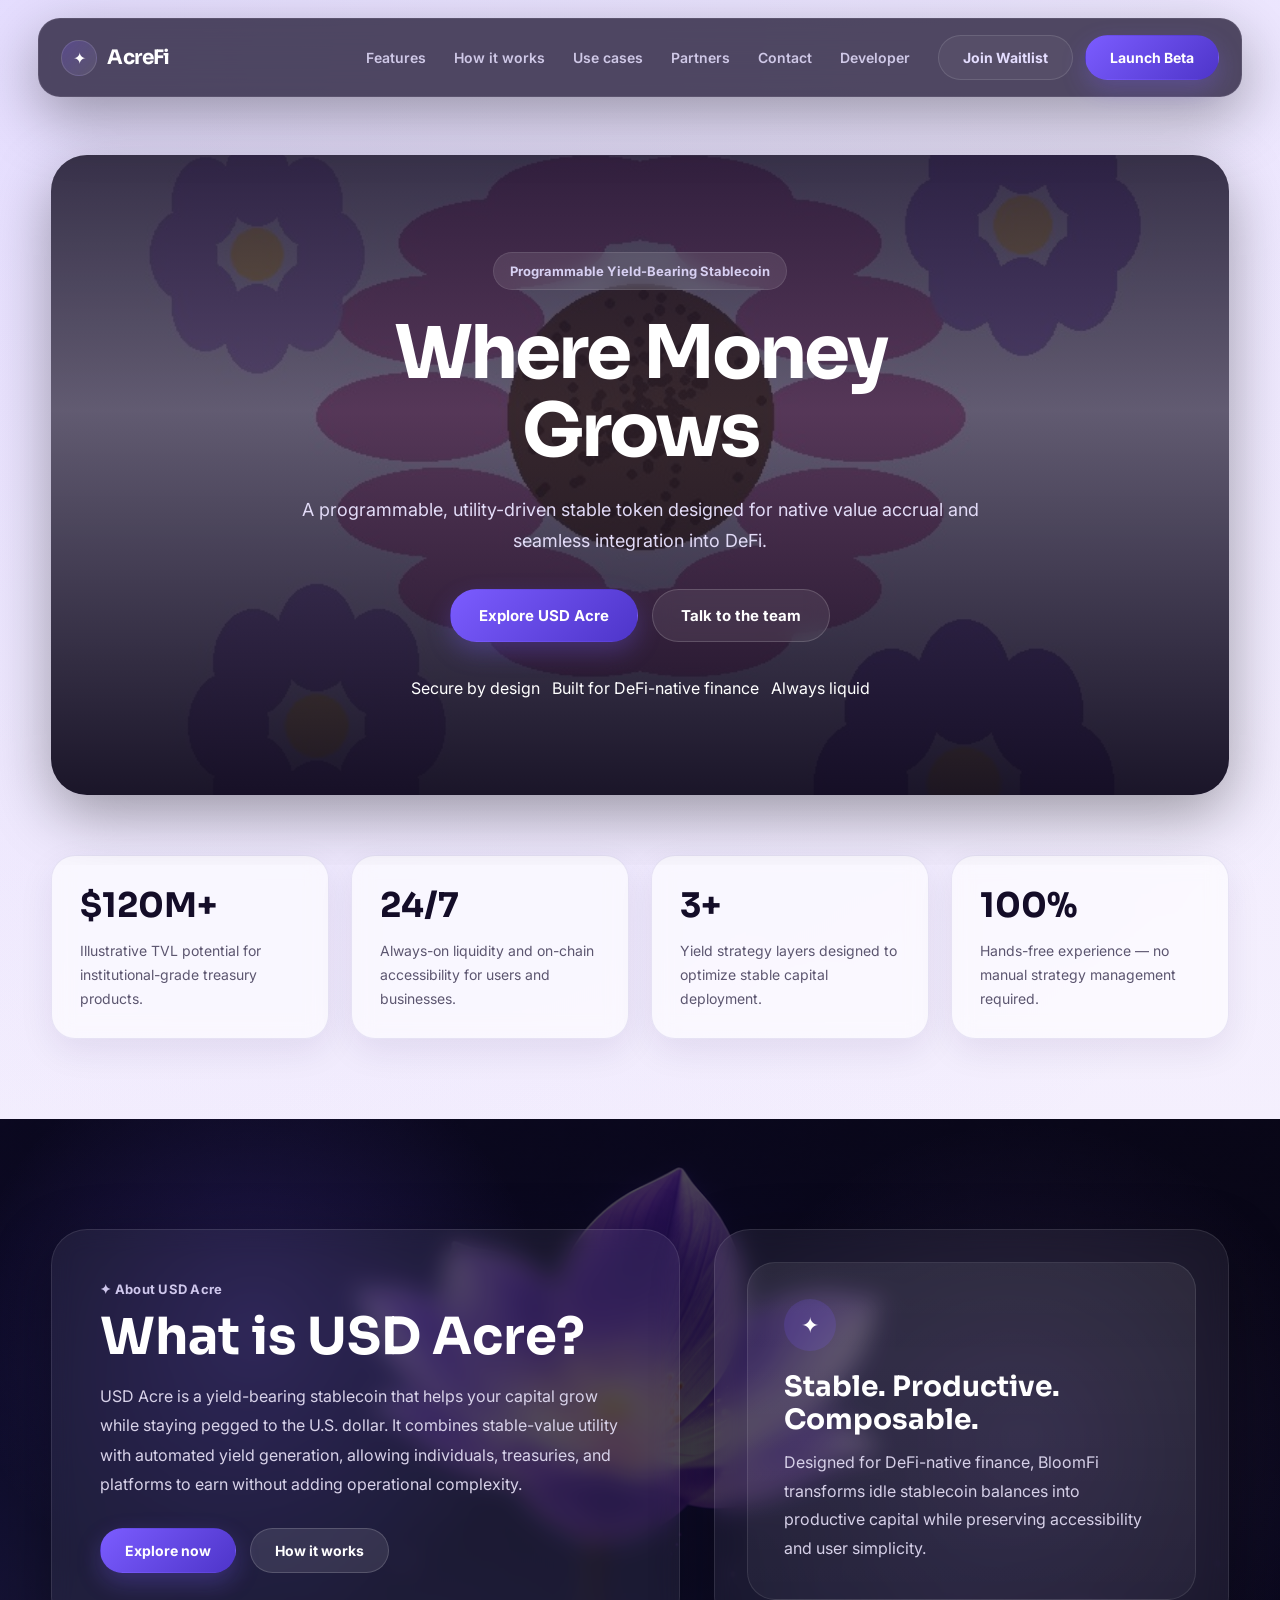
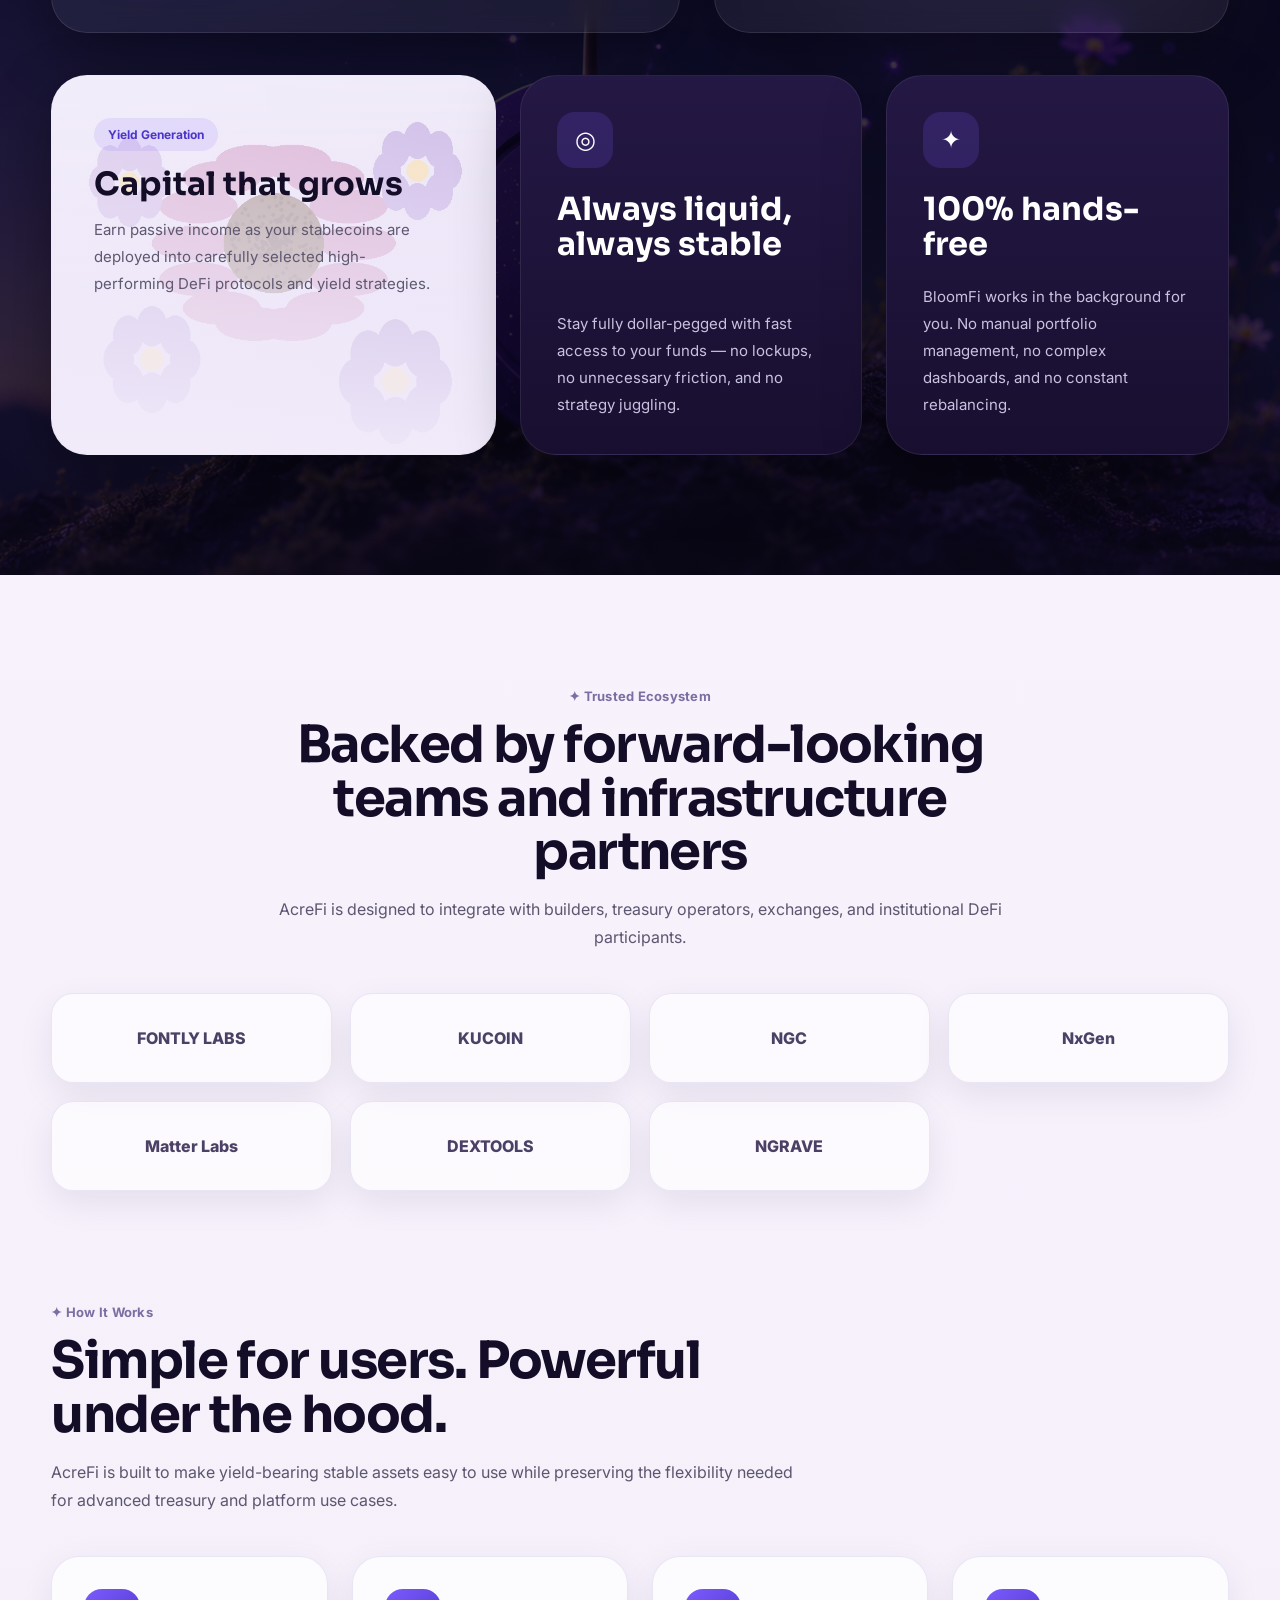
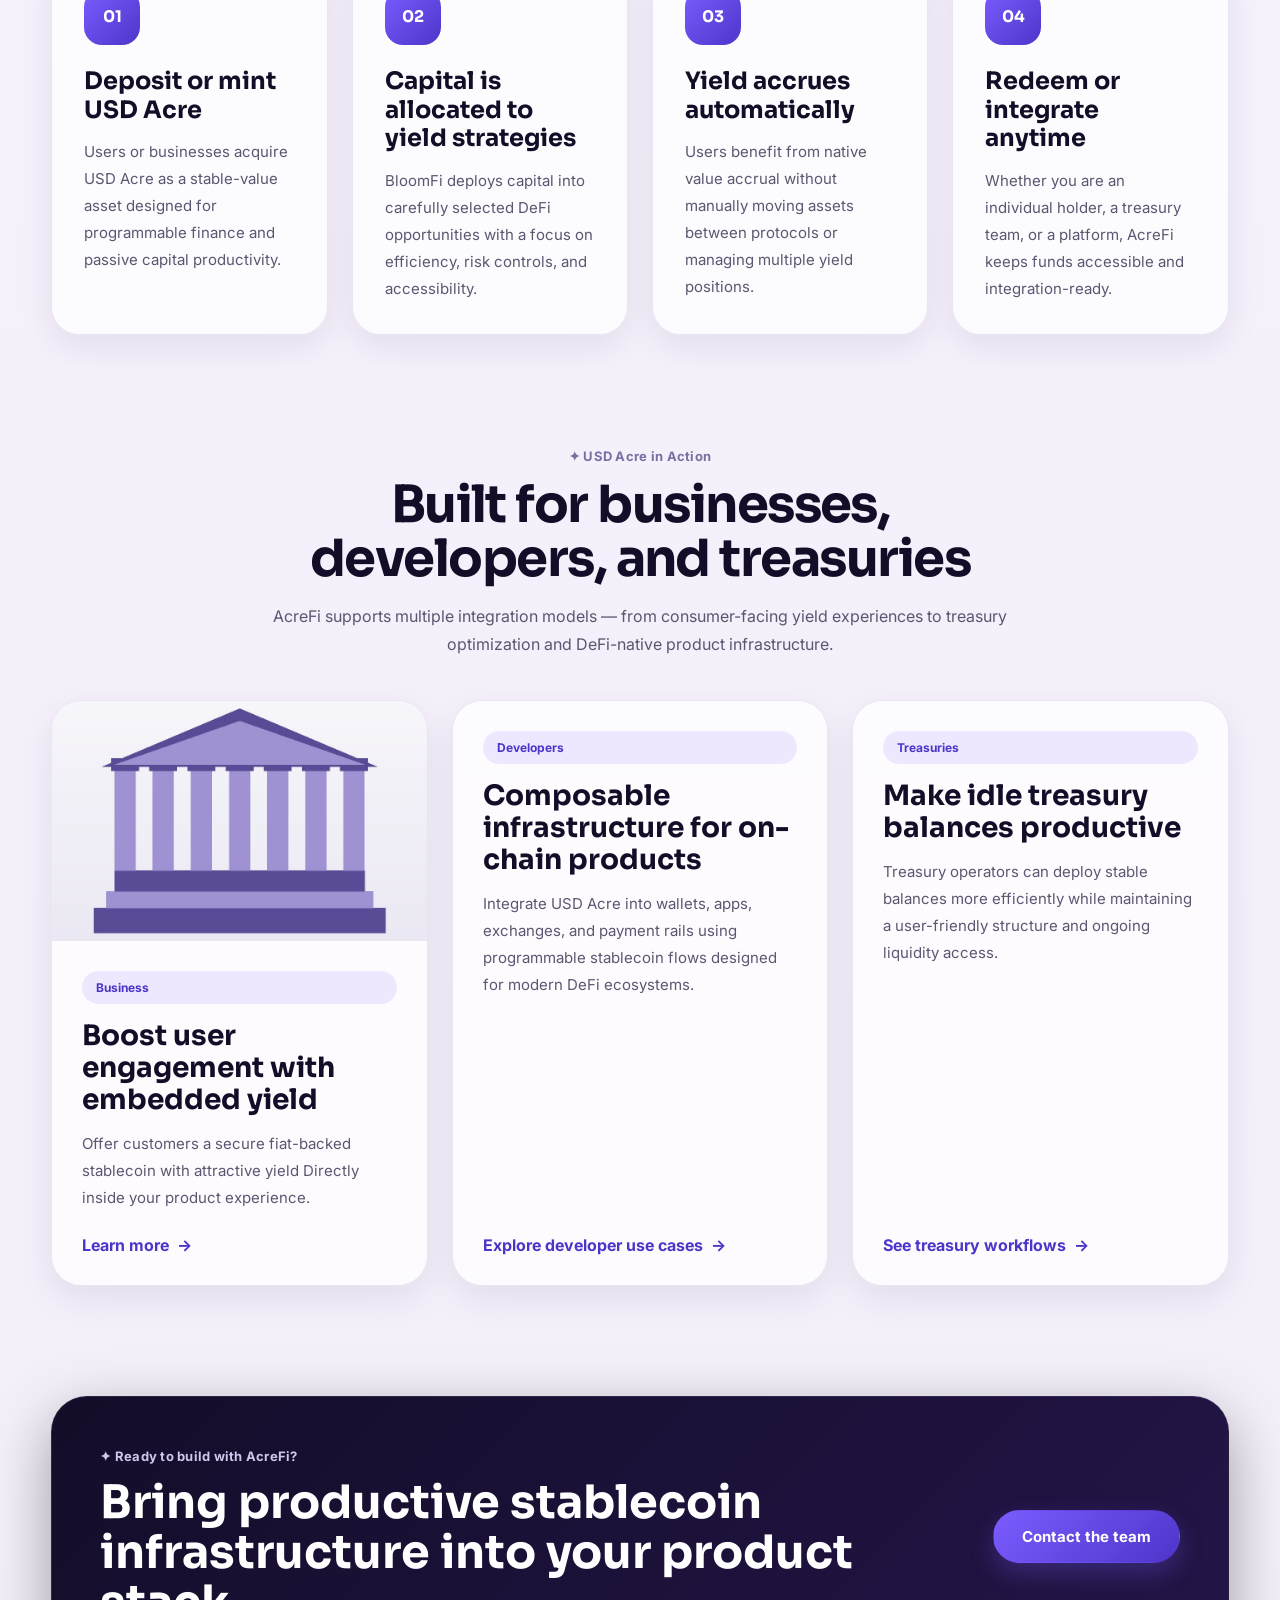
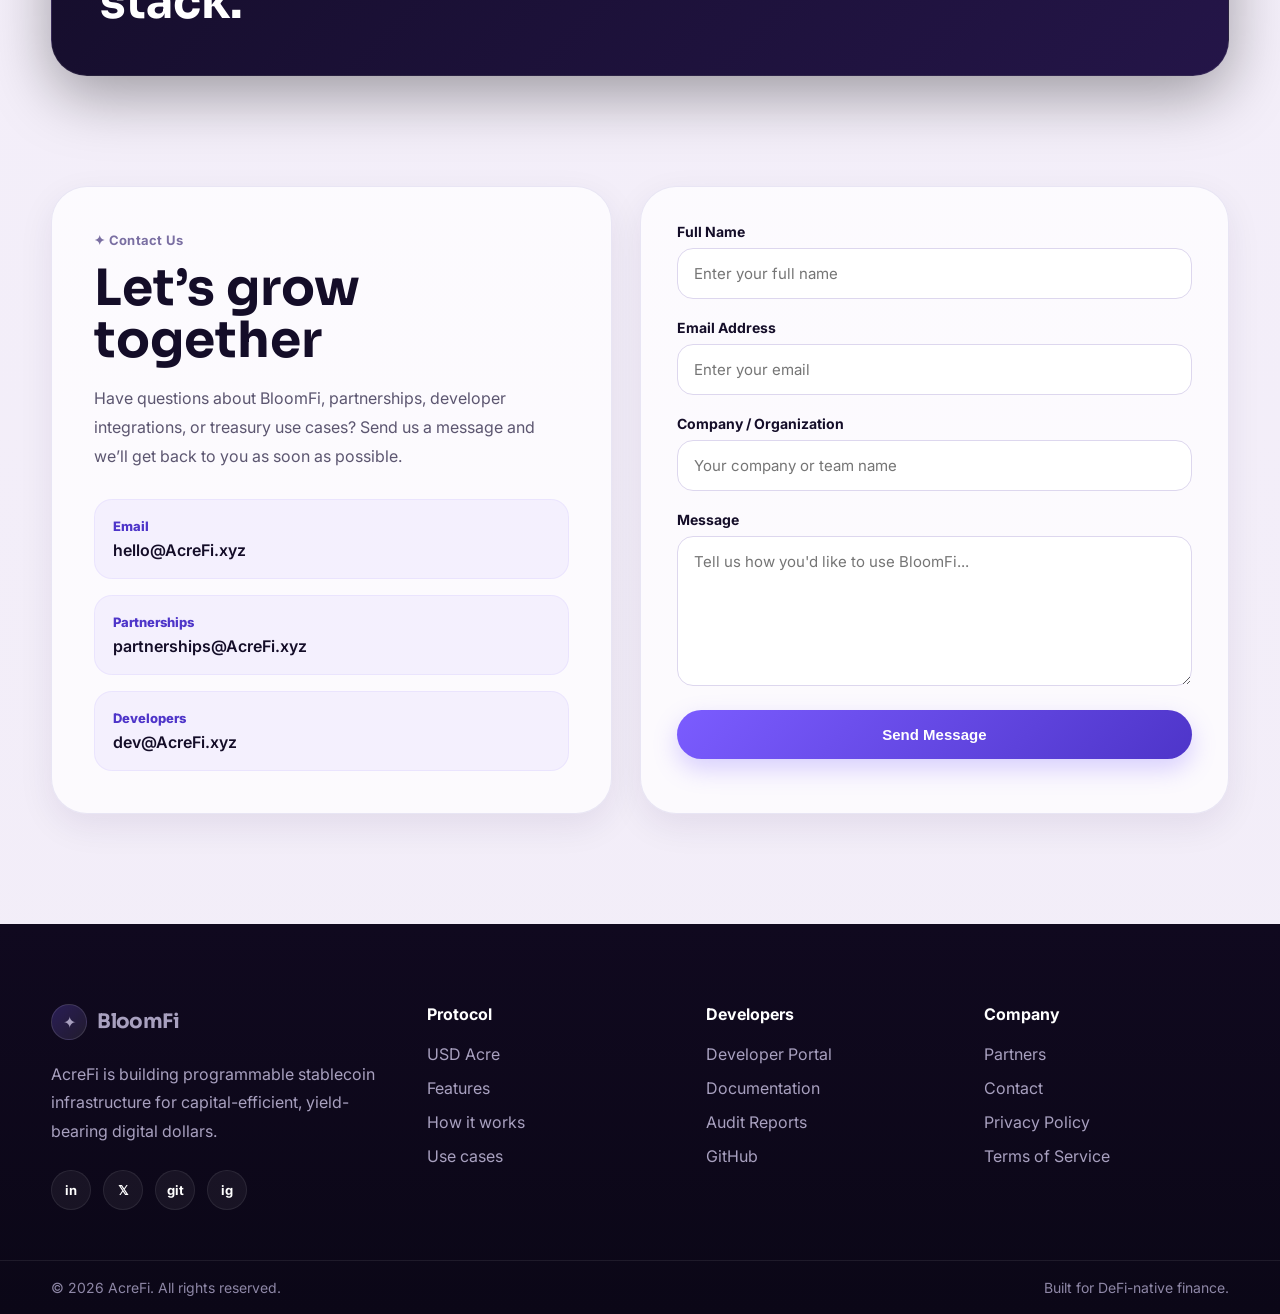
==== index.html @ f1681a51 "first upload" ====
<!DOCTYPE html>
<html lang="en">
<head>
  <meta charset="UTF-8" />
  <meta name="viewport" content="width=device-width, initial-scale=1.0" />
  <title>AcreFi — Where Money Grows</title>

  <link rel="preconnect" href="https://fonts.googleapis.com" />
  <link rel="preconnect" href="https://fonts.gstatic.com" crossorigin />
  <link href="https://fonts.googleapis.com/css2?family=Inter:wght@400;500;600;700;800&family=Sora:wght@600;700;800&display=swap" rel="stylesheet" />

  <link rel="stylesheet" href="LP.css" />
<link rel="icon" type="image/png" href="[data-uri]">
  
</head>
<body>

  <header class="site-header">
    <nav class="navbar">
      <a href="#" class="brand">
        <span class="brand-mark">✦</span>
        <span class="brand-text">AcreFi</span>
      </a>

      
      <div class="nav-menu" id="navMenu">
        <div class="nav-links">
         
          <a href="#features">Features</a>
          <a href="#how-it-works">How it works</a>
          <a href="#use-cases">Use cases</a>
          <a href="#partners">Partners</a>
          <a href="#contact">Contact</a>
          <a href="http://127.0.0.1:5500/developer.html">Developer</a>
        </div>

        <div class="nav-actions">
          <a href="#" class="btn btn-outline">Join Waitlist</a>
          <a href="beta.html" class="btn btn-primary">Launch Beta</a>
        </div>
      </div>
    </nav>
  </header>

  <section class="hero-section">
    <div class="hero-bg-glow glow-1"></div>
    <div class="hero-bg-glow glow-2"></div>

    <div class="container hero-overlay-container">
      <div class="hero-bg-image-wrap">
        <img src="purple.png (1).jpg" alt="BloomFi Background" class="hero-bg-visual" />
        <div class="hero-bg-overlay-shade"></div>
      </div>

      <div class="hero-overlay-content">
        <span class="eyebrow">Programmable Yield-Bearing Stablecoin</span>
        <h1>Where Money Grows</h1>
        <p class="hero-text">
          A programmable, utility-driven stable token designed for native value accrual and seamless integration into DeFi.
        </p>

        <div class="hero-actions">
          <a href="#about" class="btn btn-primary btn-lg">Explore USD Acre</a>
          <a href="#contact" class="btn btn-secondary btn-lg">Talk to the team</a>
        </div>

        <div class="hero-trust">
          <div class="trust-chip">Secure by design</div>
          <div class="trust-chip">Built for DeFi-native finance</div>
          <div class="trust-chip">Always liquid</div>
        </div>
      </div>
    </div>
  </section>
  <section class="stats-section">
    <div class="container stats-grid">
      <div class="stat-card">
        <h3>$120M+</h3>
        <p>Illustrative TVL potential for institutional-grade treasury products.</p>
      </div>
      <div class="stat-card">
        <h3>24/7</h3>
        <p>Always-on liquidity and on-chain accessibility for users and businesses.</p>
      </div>
      <div class="stat-card">
        <h3>3+</h3>
        <p>Yield strategy layers designed to optimize stable capital deployment.</p>
      </div>
      <div class="stat-card">
        <h3>100%</h3>
        <p>Hands-free experience — no manual strategy management required.</p>
      </div>
    </div>
  </section>

  <section class="feature-background-wrap" id="about">
    <div class="feature-bg-overlay"></div>

    <div class="container">
      <div class="about-section">
        <div class="about-left">
          <span class="section-tag">✦ About USD Acre</span>
          <h2>What is USD Acre?</h2>
          <p>
            USD Acre is a yield-bearing stablecoin that helps your capital grow
            while staying pegged to the U.S. dollar. It combines stable-value utility
            with automated yield generation, allowing individuals, treasuries, and
            platforms to earn without adding operational complexity.
          </p>
          <div class="about-actions">
            <a href="explore.html" class="btn btn-primary">Explore now</a>
            <a href="#how-it-works" class="btn btn-ghost-light">How it works</a>
          </div>
        </div>

        <div class="about-right">
          <div class="about-highlight-card">
            <div class="highlight-icon">✦</div>
            <h3>Stable. Productive. Composable.</h3>
            <p>
              Designed for DeFi-native finance, BloomFi transforms idle stablecoin
              balances into productive capital while preserving accessibility and
              user simplicity.
            </p>
          </div>
        </div>
      </div>

      <div class="features-grid" id="features">
        <article class="feature-card feature-card-large">
          <div class="feature-card-image-wrap">
            <img src="purple.png (1).jpg" alt="Capital Growth Flower" class="feature-card-image" />
            <div class="feature-image-overlay"></div>
          </div>
          <div class="feature-card-content">
            <span class="feature-pill">Yield Generation</span>
            <h3>Capital that grows</h3>
            <p>
              Earn passive income as your stablecoins are deployed into carefully
              selected high-performing DeFi protocols and yield strategies.
            </p>
          </div>
        </article>

        <article class="feature-card dark-card">
          <div class="feature-icon">◎</div>
          <h3>Always liquid, always stable</h3>
          <p>
            Stay fully dollar-pegged with fast access to your funds — no lockups,
            no unnecessary friction, and no strategy juggling.
          </p>
        </article>

        <article class="feature-card dark-card">
          <div class="feature-icon">✦</div>
          <h3>100% hands-free</h3>
          <p>
            BloomFi works in the background for you. No manual portfolio management,
            no complex dashboards, and no constant rebalancing.
          </p>
        </article>
      </div>
    </div>
  </section>

  <section class="partners-section" id="partners">
    <div class="container">
      <div class="section-head center">
        <span class="section-tag">✦ Trusted Ecosystem</span>
        <h2>Backed by forward-looking teams and infrastructure partners</h2>
        <p>
          AcreFi is designed to integrate with builders, treasury operators,
          exchanges, and institutional DeFi participants.
        </p>
      </div>

      <div class="partners-grid">
        <div class="partner-item">FONTLY LABS</div>
        <div class="partner-item">KUCOIN</div>
        <div class="partner-item">NGC</div>
        <div class="partner-item">NxGen</div>
        <div class="partner-item">Matter Labs</div>
        <div class="partner-item">DEXTOOLS</div>
        <div class="partner-item">NGRAVE</div>
      </div>
    </div>
  </section>

  <section class="how-section" id="how-it-works">
    <div class="container">
      <div class="section-head">
        <span class="section-tag">✦ How It Works</span>
        <h2>Simple for users. Powerful under the hood.</h2>
        <p>
          AcreFi is built to make yield-bearing stable assets easy to use while
          preserving the flexibility needed for advanced treasury and platform use cases.
        </p>
      </div>

      <div class="steps-grid">
        <article class="step-card">
          <div class="step-number">01</div>
          <h3>Deposit or mint USD Acre</h3>
          <p>
            Users or businesses acquire USD Acre as a stable-value asset designed
            for programmable finance and passive capital productivity.
          </p>
        </article>

        <article class="step-card">
          <div class="step-number">02</div>
          <h3>Capital is allocated to yield strategies</h3>
          <p>
            BloomFi deploys capital into carefully selected DeFi opportunities with
            a focus on efficiency, risk controls, and accessibility.
          </p>
        </article>

        <article class="step-card">
          <div class="step-number">03</div>
          <h3>Yield accrues automatically</h3>
          <p>
            Users benefit from native value accrual without manually moving assets
            between protocols or managing multiple yield positions.
          </p>
        </article>

        <article class="step-card">
          <div class="step-number">04</div>
          <h3>Redeem or integrate anytime</h3>
          <p>
            Whether you are an individual holder, a treasury team, or a platform,
            AcreFi keeps funds accessible and integration-ready.
          </p>
        </article>
      </div>
    </div>
  </section>

  <section class="usecases-section" id="use-cases">
    <div class="container">
      <div class="section-head center">
        <span class="section-tag">✦ USD Acre in Action</span>
        <h2>Built for businesses, developers, and treasuries</h2>
        <p>
          AcreFi supports multiple integration models — from consumer-facing yield
          experiences to treasury optimization and DeFi-native product infrastructure.
        </p>
      </div>

      <div class="usecases-grid">
        <article class="usecase-card">
          <img src="business.jpg" alt="Business use case" class="usecase-img" />
          <div class="usecase-content">
            <span class="usecase-pill">Business</span>
            <h3>Boost user engagement with embedded yield</h3>
            <p>
              Offer customers a secure fiat-backed stablecoin with attractive yield
Directly inside your product experience.
            </p>
            <a href="#" class="text-link">Learn more <span>→</span></a>
          </div>
        </article>

        <article class="usecase-card">
          <div class="usecase-content">
            <span class="usecase-pill">Developers</span>
            <h3>Composable infrastructure for on-chain products</h3>
            <p>
              Integrate USD Acre into wallets, apps, exchanges, and payment rails
              using programmable stablecoin flows designed for modern DeFi ecosystems.
            </p>
            <a href="developer.html" class="text-link">Explore developer use cases <span>→</span></a>
          </div>
        </article>

        <article class="usecase-card">
          <div class="usecase-content">
            <span class="usecase-pill">Treasuries</span>
            <h3>Make idle treasury balances productive</h3>
            <p>
              Treasury operators can deploy stable balances more efficiently while
              maintaining a user-friendly structure and ongoing liquidity access.
            </p>
            <a href="#" class="text-link">See treasury workflows <span>→</span></a>
          </div>
        </article>
      </div>
    </div>
  </section>

  <section class="cta-band">
    <div class="container cta-band-inner">
      <div class="cta-band-left">
        <span class="section-tag">✦ Ready to build with AcreFi?</span>
        <h2>Bring productive stablecoin infrastructure into your product stack.</h2>
      </div>
      <div class="cta-band-right">
        <a href="#contact" class="btn btn-primary btn-lg">Contact the team</a>
      </div>
    </div>
  </section>

  <section class="contact-section" id="contact">
    <div class="container contact-grid">
      <div class="contact-left">
        <span class="section-tag">✦ Contact Us</span>
        <h2>Let’s grow together</h2>
        <p>
          Have questions about BloomFi, partnerships, developer integrations, or treasury use cases?
          Send us a message and we’ll get back to you as soon as possible.
        </p>

        <div class="contact-points">
          <div class="contact-point">
            <span class="contact-point-title">Email</span>
            <span class="contact-point-text">hello@AcreFi.xyz</span>
          </div>
          <div class="contact-point">
            <span class="contact-point-title">Partnerships</span>
            <span class="contact-point-text">partnerships@AcreFi.xyz</span>
          </div>
          <div class="contact-point">
            <span class="contact-point-title">Developers</span>
            <span class="contact-point-text">dev@AcreFi.xyz</span>
          </div>
        </div>
      </div>

      <div class="contact-form-box">
        <form>
          <div class="input-group">
            <label for="name">Full Name</label>
            <input id="name" type="text" placeholder="Enter your full name" />
          </div>
          <div class="input-group">
            <label for="email">Email Address</label>
            <input id="email" type="email" placeholder="Enter your email" />
          </div>
          <div class="input-group">
            <label for="company">Company / Organization</label>
            <input id="company" type="text" placeholder="Your company or team name" />
          </div>
          <div class="input-group">
            <label for="message">Message</label>
            <textarea id="message" placeholder="Tell us how you'd like to use BloomFi..."></textarea>
          </div>
          <button type="submit" class="btn btn-primary contact-btn">Send Message</button>
        </form>
      </div>
    </div>
  </section>

  <footer class="main-footer">
    <div class="container footer-grid">
      <div class="footer-col brand-col">
        <a href="#" class="footer-brand">
          <span class="brand-mark">✦</span>
          <span class="brand-text">BloomFi</span>
        </a>
        <p class="footer-brand-text">
          AcreFi is building programmable stablecoin infrastructure for capital-efficient,
          yield-bearing digital dollars.
        </p>
        <div class="social-links">
          <a href="#">in</a>
          <a href="#">𝕏</a>
          <a href="#">git</a>
          <a href="#">ig</a>
        </div>
      </div>

      <div class="footer-col">
        <h4>Protocol</h4>
        <ul>
          <li><a href="#about">USD Acre</a></li>
          <li><a href="#features">Features</a></li>
          <li><a href="#how-it-works">How it works</a></li>
          <li><a href="#use-cases">Use cases</a></li>
        </ul>
      </div>

      <div class="footer-col">
        <h4>Developers</h4>
        <ul>
          <li><a href="developer.html">Developer Portal</a></li>
          <li><a href="#">Documentation</a></li>
          <li><a href="#">Audit Reports</a></li>
          <li><a href="#">GitHub</a></li>
        </ul>
      </div>

      <div class="footer-col">
        <h4>Company</h4>
        <ul>
          <li><a href="#partners">Partners</a></li>
          <li><a href="#contact">Contact</a></li>
          <li><a href="#">Privacy Policy</a></li>
          <li><a href="#">Terms of Service</a></li>
        </ul>
      </div>
    </div>

    <div class="footer-bottom">
      <div class="container footer-bottom-inner">
        <p>© 2026 AcreFi. All rights reserved.</p>
        <p>Built for DeFi-native finance.</p>
      </div>
    </div>
  </footer>

  <script src="script.js"></script>
</body>
</html>
---- LP.css ----
/* =========================
   RESET
========================= */
* {
  margin: 0;
  padding: 0;
  box-sizing: border-box;
}

:root{
  --bg-main: #f6f2fb;
  --bg-soft: #f1ebfa;
  --bg-card: rgba(255,255,255,0.72);
  --bg-card-strong: rgba(255,255,255,0.86);
  --bg-dark: #0f0920;
  --bg-dark-2: #17102d;
  --bg-dark-3: #221740;

  --primary: #7b5cff;
  --primary-2: #9f8cff;
  --primary-dark: #4e35c9;

  --text-dark: #140d28;
  --text-body: #5c5670;
  --text-light: #d9d4ea;
  --text-muted: #a49db8;

  --border-soft: rgba(93, 73, 170, 0.12);
  --border-dark: rgba(255,255,255,0.08);

  --shadow-soft: 0 12px 35px rgba(33, 19, 73, 0.08);
  --shadow-card: 0 20px 50px rgba(24, 14, 55, 0.12);
  --shadow-dark: 0 20px 60px rgba(0, 0, 0, 0.35);

  --radius-sm: 14px;
  --radius-md: 22px;
  --radius-lg: 30px;
  --radius-xl: 36px;

  --font-heading: "Sora", sans-serif;
  --font-body: "Inter", sans-serif;
}

html {
  scroll-behavior: smooth;
  scroll-padding-top: 100px;
}

body {
  font-family: var(--font-body);
  color: var(--text-dark);
  overflow-x: hidden;
  background:
    radial-gradient(circle at top left, rgba(123, 92, 255, 0.14), transparent 25%),
    radial-gradient(circle at top right, rgba(151, 123, 255, 0.10), transparent 30%),
    linear-gradient(180deg, #faf7ff 0%, #f6f1fb 42%, #f2edf8 100%);
}

img {
  max-width: 100%;
  display: block;
}

a {
  text-decoration: none;
}

.container {
  width: min(92%, 1380px);
  margin: 0 auto;
}

/* =========================
   GLOBAL
========================= */
.section-tag {
  display: inline-flex;
  align-items: center;
  gap: 8px;
  font-size: 13px;
  font-weight: 700;
  color: #7a6fa2;
  letter-spacing: 0.02em;
  margin-bottom: 14px;
}

.section-head {
  max-width: 760px;
  margin-bottom: 42px;
}

.section-head.center {
  text-align: center;
  margin-left: auto;
  margin-right: auto;
}

.section-head h2 {
  font-family: var(--font-heading);
  font-size: clamp(32px, 4vw, 52px);
  line-height: 1.05;
  letter-spacing: -0.03em;
  margin-bottom: 16px;
}

.section-head p {
  color: var(--text-body);
  font-size: 16px;
  line-height: 1.75;
}

.eyebrow {
  display: inline-block;
  padding: 10px 16px;
  border-radius: 999px;
  background: rgba(255,255,255,0.10);
  border: 1px solid rgba(255,255,255,0.10);
  color: #d7d0f2;
  font-size: 13px;
  font-weight: 700;
  margin-bottom: 24px;
  backdrop-filter: blur(10px);
}

/* =========================
   BUTTONS
========================= */
.btn {
  display: inline-flex;
  align-items: center;
  justify-content: center;
  gap: 10px;
  border-radius: 999px;
  padding: 13px 24px;
  font-weight: 700;
  font-size: 14px;
  transition: all 0.25s ease;
  border: 1px solid transparent;
  cursor: pointer;
}

.btn:hover {
  transform: translateY(-2px);
}

.btn-primary {
  background: linear-gradient(135deg, var(--primary), var(--primary-dark));
  color: #fff;
  box-shadow: 0 10px 25px rgba(123, 92, 255, 0.28);
}

.btn-primary:hover {
  box-shadow: 0 14px 32px rgba(123, 92, 255, 0.36);
}

.btn-secondary {
  background: rgba(255,255,255,0.08);
  color: #fff;
  border-color: rgba(255,255,255,0.16);
  backdrop-filter: blur(10px);
}

.btn-secondary:hover {
  background: rgba(255,255,255,0.12);
}

.btn-outline {
  background: rgba(255,255,255,0.04);
  color: #e4ddff;
  border-color: rgba(255,255,255,0.12);
}

.btn-outline:hover {
  background: rgba(255,255,255,0.10);
}

.btn-ghost-light {
  background: rgba(255,255,255,0.10);
  color: #fff;
  border-color: rgba(255,255,255,0.16);
}

.btn-ghost-light:hover {
  background: rgba(255,255,255,0.16);
}

.btn-lg {
  padding: 16px 28px;
  font-size: 15px;
}

/* =========================
   HEADER / NAV
========================= */
.site-header {
  position: sticky;
  top: 0;
  z-index: 1000;
  padding: 18px 0;
}

.navbar {
  width: min(94%, 1400px);
  margin: 0 auto;
  background: rgba(18, 11, 38, 0.72);
  border: 1px solid rgba(255,255,255,0.08);
  backdrop-filter: blur(16px);
  -webkit-backdrop-filter: blur(16px);
  border-radius: 22px;
  box-shadow: var(--shadow-dark);
  padding: 16px 22px;
  display: flex;
  align-items: center;
  justify-content: space-between;
  gap: 20px;
}

.brand,
.footer-brand {
  display: inline-flex;
  align-items: center;
  gap: 10px;
  color: #fff;
}

.brand-mark {
  width: 36px;
  height: 36px;
  border-radius: 50%;
  display: grid;
  place-items: center;
  background: linear-gradient(135deg, rgba(123,92,255,0.25), rgba(255,255,255,0.08));
  border: 1px solid rgba(255,255,255,0.12);
  font-size: 16px;
}

.brand-text {
  font-family: var(--font-heading);
  font-size: 20px;
  font-weight: 700;
  letter-spacing: -0.03em;
}

.nav-menu {
  display: flex;
  align-items: center;
  gap: 28px;
  flex: 1;
  justify-content: space-between;
}

.nav-links {
  display: flex;
  align-items: center;
  gap: 28px;
  margin-left: auto;
}

.nav-links a {
  color: #cfc8e7;
  font-size: 14px;
  font-weight: 600;
  position: relative;
  transition: 0.25s ease;
}

.nav-links a::after {
  content: "";
  position: absolute;
  left: 0;
  bottom: -7px;
  width: 0;
  height: 2px;
  background: var(--primary-2);
  transition: width 0.25s ease;
}

.nav-links a:hover {
  color: #fff;
}

.nav-links a:hover::after {
  width: 100%;
}

.nav-actions {
  display: flex;
  align-items: center;
  gap: 12px;
}

.menu-toggle {
  display: none;
  background: transparent;
  border: none;
  cursor: pointer;
}

.menu-toggle span {
  display: block;
  width: 24px;
  height: 2px;
  background: #fff;
  margin: 5px 0;
  border-radius: 20px;
}

/* =========================
   HERO
========================= */
/* =========================
   HERO (SINGLE CENTERED BANNER)
========================= */
/* =========================
   HERO (TEXT OVER IMAGE OVERLAY)
========================= */
.hero-section {
  position: relative;
  padding: 40px 0 70px;
  overflow: hidden;
}

.hero-overlay-container {
  position: relative;
  z-index: 1;
  min-height: 640px;
  display: flex;
  align-items: center;
  justify-content: center;
  border-radius: var(--radius-xl);
  overflow: hidden;
  box-shadow: var(--shadow-dark);
}

/* Background Visual Container Layered Behind Text */
.hero-bg-image-wrap {
  position: absolute;
  inset: 0;
  z-index: 0;
}

.hero-bg-visual {
  width: 100%;
  height: 100%;
  object-fit: cover;
}

/* Linear shades ensures text remains perfectly crisp and readable */
.hero-bg-overlay-shade {
  position: absolute;
  inset: 0;
  background: 
    linear-gradient(to top, rgba(12, 7, 26, 0.90) 0%, rgba(15, 9, 32, 0.45) 60%, rgba(18, 11, 38, 0.75) 100%),
    linear-gradient(to right, rgba(12, 7, 26, 0.3) 0%, rgba(12, 7, 26, 0.3) 100%);
}

/* Content layer on top */
.hero-overlay-content {
  position: relative;
  z-index: 2;
  width: 100%;
  max-width: 800px;
  padding: 60px 40px;
  text-align: center;
  display: flex;
  flex-direction: column;
  align-items: center;
  color: #fff;
}

.hero-overlay-content h1 {
  font-family: var(--font-heading);
  font-size: clamp(44px, 6vw, 74px);
  line-height: 1.05;
  letter-spacing: -0.04em;
  margin-bottom: 24px;
  color: #fff;
}

.hero-overlay-content .hero-text {
  color: #e2dbf7;
  font-size: 18px;
  line-height: 1.75;
  max-width: 680px;
  margin: 0 auto 32px;
}

.hero-overlay-content .hero-actions {
  display: flex;
  justify-content: center;
  flex-wrap: wrap;
  gap: 14px;
  margin-bottom: 36px;
}

.hero-overlay-content .hero-trust {
  display: flex;
  justify-content: center;
  flex-wrap: wrap;
  gap: 12px;
}

/* Responsive Handling */
@media (max-width: 768px) {
  .hero-overlay-container {
    min-height: auto;
  }
  .hero-overlay-content {
    padding: 45px 20px;
  }
}

/* =========================
   STATS
========================= */
.stats-section {
  margin-top: -10px;
  padding-bottom: 80px;
}

.stats-grid {
  display: grid;
  grid-template-columns: repeat(4, 1fr);
  gap: 22px;
}

.stat-card {
  background: rgba(255,255,255,0.62);
  border: 1px solid var(--border-soft);
  border-radius: 24px;
  padding: 28px;
  box-shadow: var(--shadow-soft);
  backdrop-filter: blur(10px);
}

.stat-card h3 {
  font-family: var(--font-heading);
  font-size: 34px;
  margin-bottom: 12px;
  color: var(--text-dark);
}

.stat-card p {
  color: var(--text-body);
  line-height: 1.7;
  font-size: 14px;
}

/* =========================
   DARK FEATURE WRAP
========================= */
.feature-background-wrap {
  position: relative;
  padding: 110px 0 120px;
  background:
    linear-gradient(rgba(10, 7, 22, 0.72), rgba(10, 7, 22, 0.84)),
    url("flower.png") center center / cover no-repeat;
  overflow: hidden;
}

.feature-bg-overlay {
  position: absolute;
  inset: 0;
  background:
    radial-gradient(circle at 20% 20%, rgba(123,92,255,0.20), transparent 22%),
    radial-gradient(circle at 80% 30%, rgba(172,128,255,0.12), transparent 25%);
  pointer-events: none;
}

.feature-background-wrap .container {
  position: relative;
  z-index: 2;
}

.about-section {
  display: grid;
  grid-template-columns: 1.1fr 0.9fr;
  gap: 34px;
  align-items: stretch;
  margin-bottom: 42px;
}

.about-left,
.about-right {
  border-radius: var(--radius-xl);
  background: rgba(255,255,255,0.06);
  border: 1px solid rgba(255,255,255,0.10);
  backdrop-filter: blur(12px);
  box-shadow: var(--shadow-dark);
}

.about-left {
  padding: 48px;
}

.about-left .section-tag {
  color: #cfc7ec;
}

.about-left h2 {
  font-family: var(--font-heading);
  font-size: clamp(34px, 4vw, 56px);
  line-height: 1.02;
  color: #fff;
  margin-bottom: 18px;
}

.about-left p {
  color: #d8d2e9;
  font-size: 16px;
  line-height: 1.85;
  max-width: 720px;
}

.about-actions {
  display: flex;
  flex-wrap: wrap;
  gap: 14px;
  margin-top: 28px;
}

.about-right {
  padding: 32px;
  display: flex;
  align-items: center;
}

.about-highlight-card {
  width: 100%;
  background: linear-gradient(180deg, rgba(255,255,255,0.08), rgba(255,255,255,0.04));
  border: 1px solid rgba(255,255,255,0.10);
  border-radius: 28px;
  padding: 36px;
}

.highlight-icon {
  width: 52px;
  height: 52px;
  display: grid;
  place-items: center;
  border-radius: 50%;
  background: rgba(123,92,255,0.18);
  color: #fff;
  font-size: 22px;
  margin-bottom: 20px;
}

.about-highlight-card h3 {
  color: #fff;
  font-family: var(--font-heading);
  font-size: 28px;
  line-height: 1.15;
  margin-bottom: 12px;
}

.about-highlight-card p {
  color: #d6d0e8;
  line-height: 1.8;
}

/* =========================
   FEATURES
========================= */
.features-grid {
  display: grid;
  grid-template-columns: 1.3fr 1fr 1fr;
  gap: 24px;
}

.feature-card {
  position: relative;
  min-height: 380px;
  border-radius: var(--radius-xl);
  overflow: hidden;
  box-shadow: var(--shadow-dark);
}

.feature-card-large {
  background: #ece7f5;
  border: 1px solid rgba(255,255,255,0.12);
}

.feature-card-image-wrap {
  position: absolute;
  inset: 0;
}

.feature-card-image {
  width: 100%;
  height: 100%;
  object-fit: cover;
}

.feature-image-overlay {
  position: absolute;
  inset: 0;
  background:
    linear-gradient(to top, rgba(241, 235, 250, 0.96), rgba(241, 235, 250, 0.48)),
    linear-gradient(to right, rgba(255,255,255,0.22), transparent);
}

.feature-card-content {
  position: relative;
  z-index: 2;
  padding: 42px;
  max-width: 420px;
}

.feature-pill,
.usecase-pill {
  display: inline-block;
  padding: 9px 14px;
  border-radius: 999px;
  background: rgba(123,92,255,0.12);
  color: var(--primary-dark);
  font-size: 12px;
  font-weight: 700;
  margin-bottom: 16px;
}

.feature-card-content h3,
.dark-card h3 {
  font-family: var(--font-heading);
  font-size: 32px;
  line-height: 1.1;
  margin-bottom: 14px;
}

.feature-card-content p {
  color: #5e5871;
  line-height: 1.8;
  font-size: 15px;
}

.dark-card {
  padding: 36px;
  background:
    linear-gradient(180deg, #241844 0%, #180f30 100%);
  border: 1px solid rgba(255,255,255,0.08);
  color: #fff;
  display: flex;
  flex-direction: column;
}

.feature-icon {
  width: 56px;
  height: 56px;
  border-radius: 18px;
  display: grid;
  place-items: center;
  background: rgba(123,92,255,0.18);
  color: #fff;
  font-size: 24px;
  margin-bottom: 24px;
}

.dark-card p {
  color: #c9c2de;
  line-height: 1.8;
  margin-top: auto;
  font-size: 15px;
}

/* =========================
   PARTNERS
========================= */
.partners-section {
  padding: 110px 0;
}

.partners-grid {
  display: grid;
  grid-template-columns: repeat(4, 1fr);
  gap: 18px;
}

.partner-item {
  background: rgba(255,255,255,0.65);
  border: 1px solid var(--border-soft);
  border-radius: 22px;
  padding: 28px 18px;
  text-align: center;
  font-weight: 800;
  color: #4b4166;
  box-shadow: var(--shadow-soft);
  transition: 0.25s ease;
  min-height: 90px;
  display: grid;
  place-items: center;
}

.partner-item:hover {
  transform: translateY(-4px);
  background: rgba(255,255,255,0.85);
}

/* =========================
   HOW IT WORKS
========================= */
.how-section {
  padding: 0 0 110px;
}

.steps-grid {
  display: grid;
  grid-template-columns: repeat(4, 1fr);
  gap: 24px;
}

.step-card {
  background: rgba(255,255,255,0.72);
  border: 1px solid var(--border-soft);
  border-radius: 28px;
  padding: 32px;
  box-shadow: var(--shadow-soft);
  min-height: 290px;
}

.step-number {
  width: 56px;
  height: 56px;
  border-radius: 18px;
  background: linear-gradient(135deg, var(--primary), var(--primary-dark));
  color: #fff;
  display: grid;
  place-items: center;
  font-family: var(--font-heading);
  font-weight: 700;
  margin-bottom: 22px;
}

.step-card h3 {
  font-family: var(--font-heading);
  font-size: 24px;
  line-height: 1.2;
  margin-bottom: 14px;
}

.step-card p {
  color: var(--text-body);
  line-height: 1.8;
  font-size: 15px;
}

/* =========================
   USE CASES
========================= */
.usecases-section {
  padding: 0 0 110px;
}

.usecases-grid {
  display: grid;
  grid-template-columns: repeat(3, 1fr);
  gap: 24px;
}

.usecase-card {
  background: rgba(255,255,255,0.76);
  border: 1px solid var(--border-soft);
  border-radius: 30px;
  overflow: hidden;
  box-shadow: var(--shadow-soft);
  min-height: 100%;
  display: flex;
  flex-direction: column;
}

.usecase-img {
  width: 100%;
  height: 240px;
  object-fit: cover;
}

.usecase-content {
  padding: 30px;
  display: flex;
  flex-direction: column;
  height: 100%;
}

.usecase-content h3 {
  font-family: var(--font-heading);
  font-size: 28px;
  line-height: 1.15;
  margin-bottom: 14px;
}

.usecase-content p {
  color: var(--text-body);
  line-height: 1.8;
  font-size: 15px;
  margin-bottom: 24px;
}

.text-link {
  margin-top: auto;
  display: inline-flex;
  align-items: center;
  gap: 8px;
  color: var(--primary-dark);
  font-weight: 700;
}

.text-link span {
  transition: transform 0.2s ease;
}

.text-link:hover span {
  transform: translateX(4px);
}

/* =========================
   CTA BAND
========================= */
.cta-band {
  padding-bottom: 110px;
}

.cta-band-inner {
  background:
    linear-gradient(135deg, #140d29 0%, #241548 100%);
  border: 1px solid rgba(255,255,255,0.08);
  border-radius: var(--radius-xl);
  padding: 48px;
  display: flex;
  align-items: center;
  justify-content: space-between;
  gap: 24px;
  box-shadow: var(--shadow-dark);
}

.cta-band-left h2 {
  color: #fff;
  font-family: var(--font-heading);
  font-size: clamp(30px, 4vw, 46px);
  line-height: 1.08;
  max-width: 800px;
}

.cta-band .section-tag {
  color: #cfc7ec;
}

/* =========================
   CONTACT
========================= */
.contact-section {
  padding-bottom: 110px;
}

.contact-grid {
  display: grid;
  grid-template-columns: 1fr 1.05fr;
  gap: 28px;
  align-items: stretch;
}

.contact-left,
.contact-form-box {
  background: rgba(255,255,255,0.72);
  border: 1px solid var(--border-soft);
  border-radius: var(--radius-xl);
  box-shadow: var(--shadow-soft);
}

.contact-left {
  padding: 42px;
}

.contact-left h2 {
  font-family: var(--font-heading);
  font-size: clamp(32px, 4vw, 50px);
  line-height: 1.04;
  margin-bottom: 18px;
}

.contact-left p {
  color: var(--text-body);
  line-height: 1.8;
  font-size: 16px;
  max-width: 560px;
  margin-bottom: 28px;
}

.contact-points {
  display: grid;
  gap: 16px;
}

.contact-point {
  background: rgba(123,92,255,0.06);
  border: 1px solid rgba(123,92,255,0.08);
  border-radius: 18px;
  padding: 18px;
}

.contact-point-title {
  display: block;
  font-size: 13px;
  font-weight: 800;
  color: var(--primary-dark);
  margin-bottom: 6px;
}

.contact-point-text {
  color: var(--text-dark);
  font-weight: 600;
}

.contact-form-box {
  padding: 36px;
}

.input-group {
  margin-bottom: 20px;
}

.input-group label {
  display: block;
  margin-bottom: 8px;
  font-size: 14px;
  font-weight: 700;
  color: var(--text-dark);
}

.input-group input,
.input-group textarea {
  width: 100%;
  border: 1px solid #ddd7ee;
  background: rgba(255,255,255,0.92);
  border-radius: 16px;
  padding: 15px 16px;
  font-size: 15px;
  outline: none;
  font-family: var(--font-body);
  transition: 0.25s ease;
  color: var(--text-dark);
}

.input-group textarea {
  min-height: 150px;
  resize: vertical;
}

.input-group input:focus,
.input-group textarea:focus {
  border-color: var(--primary);
  box-shadow: 0 0 0 4px rgba(123,92,255,0.12);
}

.contact-btn {
  width: 100%;
  border: none;
  padding: 16px;
  font-size: 15px;
}

/* =========================
   FOOTER
========================= */
.main-footer {
  background:
    linear-gradient(180deg, #10091f 0%, #0b0717 100%);
  color: #fff;
  padding-top: 80px;
}

.footer-grid {
  display: grid;
  grid-template-columns: 1.4fr 1fr 1fr 1fr;
  gap: 34px;
  padding-bottom: 50px;
}

.footer-brand-text {
  color: #a8a0bf;
  line-height: 1.8;
  max-width: 360px;
  margin: 20px 0 24px;
}

.footer-col h4 {
  font-size: 16px;
  margin-bottom: 20px;
  color: #fff;
  font-weight: 700;
}

.footer-col ul {
  list-style: none;
}

.footer-col li {
  margin-bottom: 14px;
}

.footer-col a {
  color: #a8a0bf;
  transition: 0.25s ease;
}

.footer-col a:hover {
  color: #fff;
}

.social-links {
  display: flex;
  gap: 12px;
}

.social-links a {
  width: 40px;
  height: 40px;
  border-radius: 50%;
  display: grid;
  place-items: center;
  background: rgba(255,255,255,0.05);
  border: 1px solid rgba(255,255,255,0.08);
  color: #fff;
  font-size: 13px;
  font-weight: 700;
  transition: 0.25s ease;
}

.social-links a:hover {
  transform: translateY(-2px);
  background: rgba(123,92,255,0.24);
}

.footer-bottom {
  border-top: 1px solid rgba(255,255,255,0.08);
  padding: 18px 0;
}

.footer-bottom-inner {
  display: flex;
  justify-content: space-between;
  gap: 20px;
  flex-wrap: wrap;
}

.footer-bottom-inner p {
  color: #8e87a6;
  font-size: 14px;
}

/* =========================
   RESPONSIVE
========================= */
@media (max-width: 1250px) {
  .hero-grid,
  .about-section,
  .contact-grid {
    grid-template-columns: 1fr;
  }

  .features-grid {
    grid-template-columns: 1fr 1fr;
  }

  .feature-card-large {
    grid-column: 1 / -1;
  }

  .stats-grid,
  .steps-grid,
  .usecases-grid {
    grid-template-columns: repeat(2, 1fr);
  }

  .partners-grid {
    grid-template-columns: repeat(3, 1fr);
  }

  .footer-grid {
    grid-template-columns: 1fr 1fr;
  }

  .hero-right {
    min-height: auto;
  }

  .hero-main-card,
  .hero-visual {
    min-height: 520px;
  }

  .floating-card-1 {
    top: 20px;
    left: 20px;
  }

  .floating-card-2 {
    right: 20px;
    bottom: 20px;
  }
}

@media (max-width: 980px) {
  .site-header {
    padding: 14px 0;
  }

  .navbar {
    position: relative;
    padding: 16px 18px;
  }

  .menu-toggle {
    display: block;
    margin-left: auto;
  }

  .nav-menu {
    position: absolute;
    top: calc(100% + 12px);
    left: 0;
    right: 0;
    background: rgba(18, 11, 38, 0.96);
    border: 1px solid rgba(255,255,255,0.08);
    border-radius: 22px;
    padding: 18px;
    display: none;
    flex-direction: column;
    align-items: flex-start;
    gap: 20px;
    box-shadow: var(--shadow-dark);
  }

  .nav-menu.active {
    display: flex;
  }

  .nav-links {
    margin-left: 0;
    width: 100%;
    flex-direction: column;
    align-items: flex-start;
    gap: 18px;
  }

  .nav-actions {
    width: 100%;
    flex-direction: column;
    align-items: stretch;
  }

  .nav-actions .btn {
    width: 100%;
  }

  .hero-left {
    padding: 42px 28px;
  }

  .hero-right {
    min-height: auto;
  }

  .about-left,
  .about-right,
  .contact-left,
  .contact-form-box {
    padding: 28px;
  }

  .features-grid,
  .steps-grid,
  .usecases-grid,
  .stats-grid,
  .partners-grid {
    grid-template-columns: 1fr;
  }

  .cta-band-inner {
    flex-direction: column;
    align-items: flex-start;
    padding: 34px 24px;
  }

  .footer-grid {
    grid-template-columns: 1fr;
  }
}

@media (max-width: 640px) {
  .hero-section {
    padding-top: 30px;
  }

  .hero-left h1 {
    font-size: 42px;
  }

  .hero-text {
    font-size: 15px;
  }

  .hero-main-card,
  .hero-visual {
    min-height: 420px;
  }

  .hero-card-overlay {
    left: 18px;
    right: 18px;
    bottom: 18px;
    padding: 20px;
  }

  .hero-card-overlay h3 {
    font-size: 22px;
  }

  .hero-floating-card {
    position: static;
    margin-top: 16px;
  }

  .feature-background-wrap,
  .partners-section,
  .how-section,
  .usecases-section,
  .cta-band,
  .contact-section {
    padding-bottom: 80px;
  }

  .feature-background-wrap {
    padding-top: 80px;
  }

  .about-left h2,
  .section-head h2,
  .contact-left h2 {
    font-size: 34px;
  }

  .feature-card-content,
  .dark-card,
  .step-card,
  .usecase-content {
    padding: 24px;
  }

  .feature-card-content h3,
  .dark-card h3,
  .usecase-content h3 {
    font-size: 24px;
  }
}
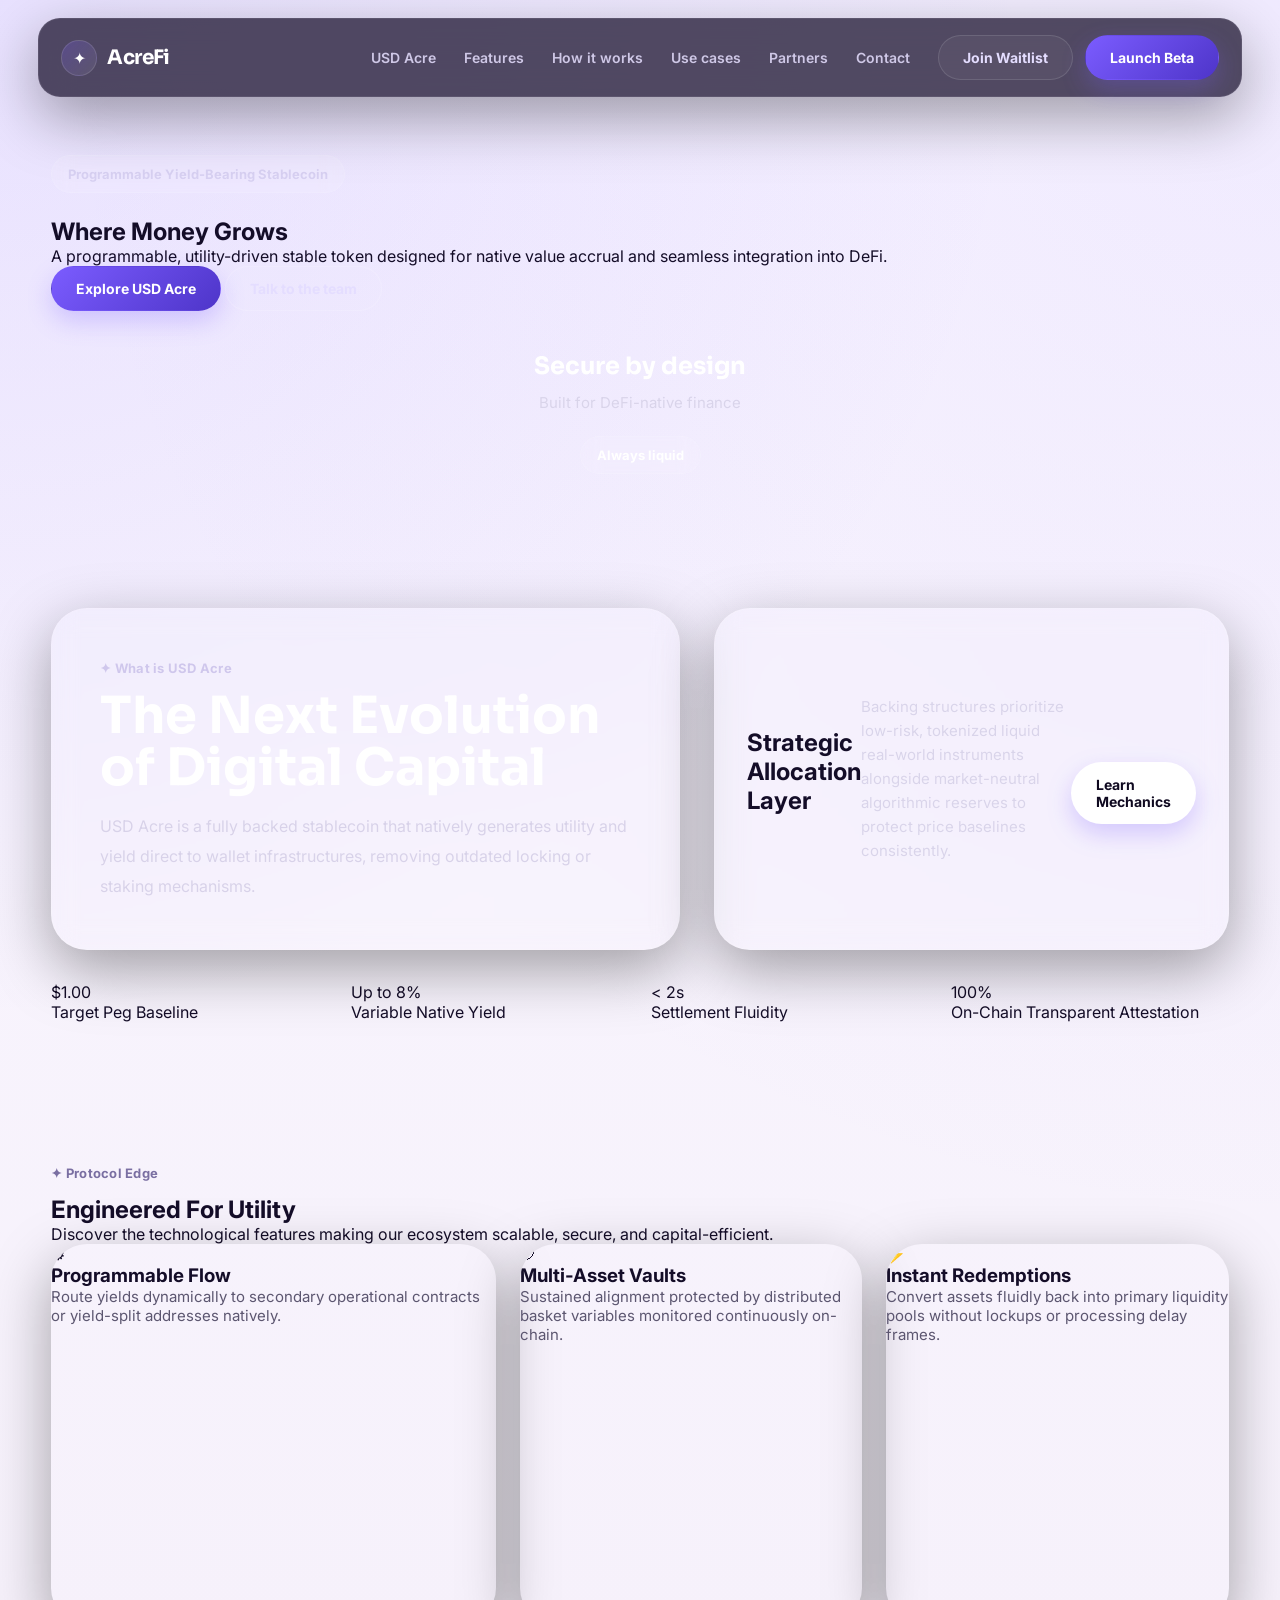
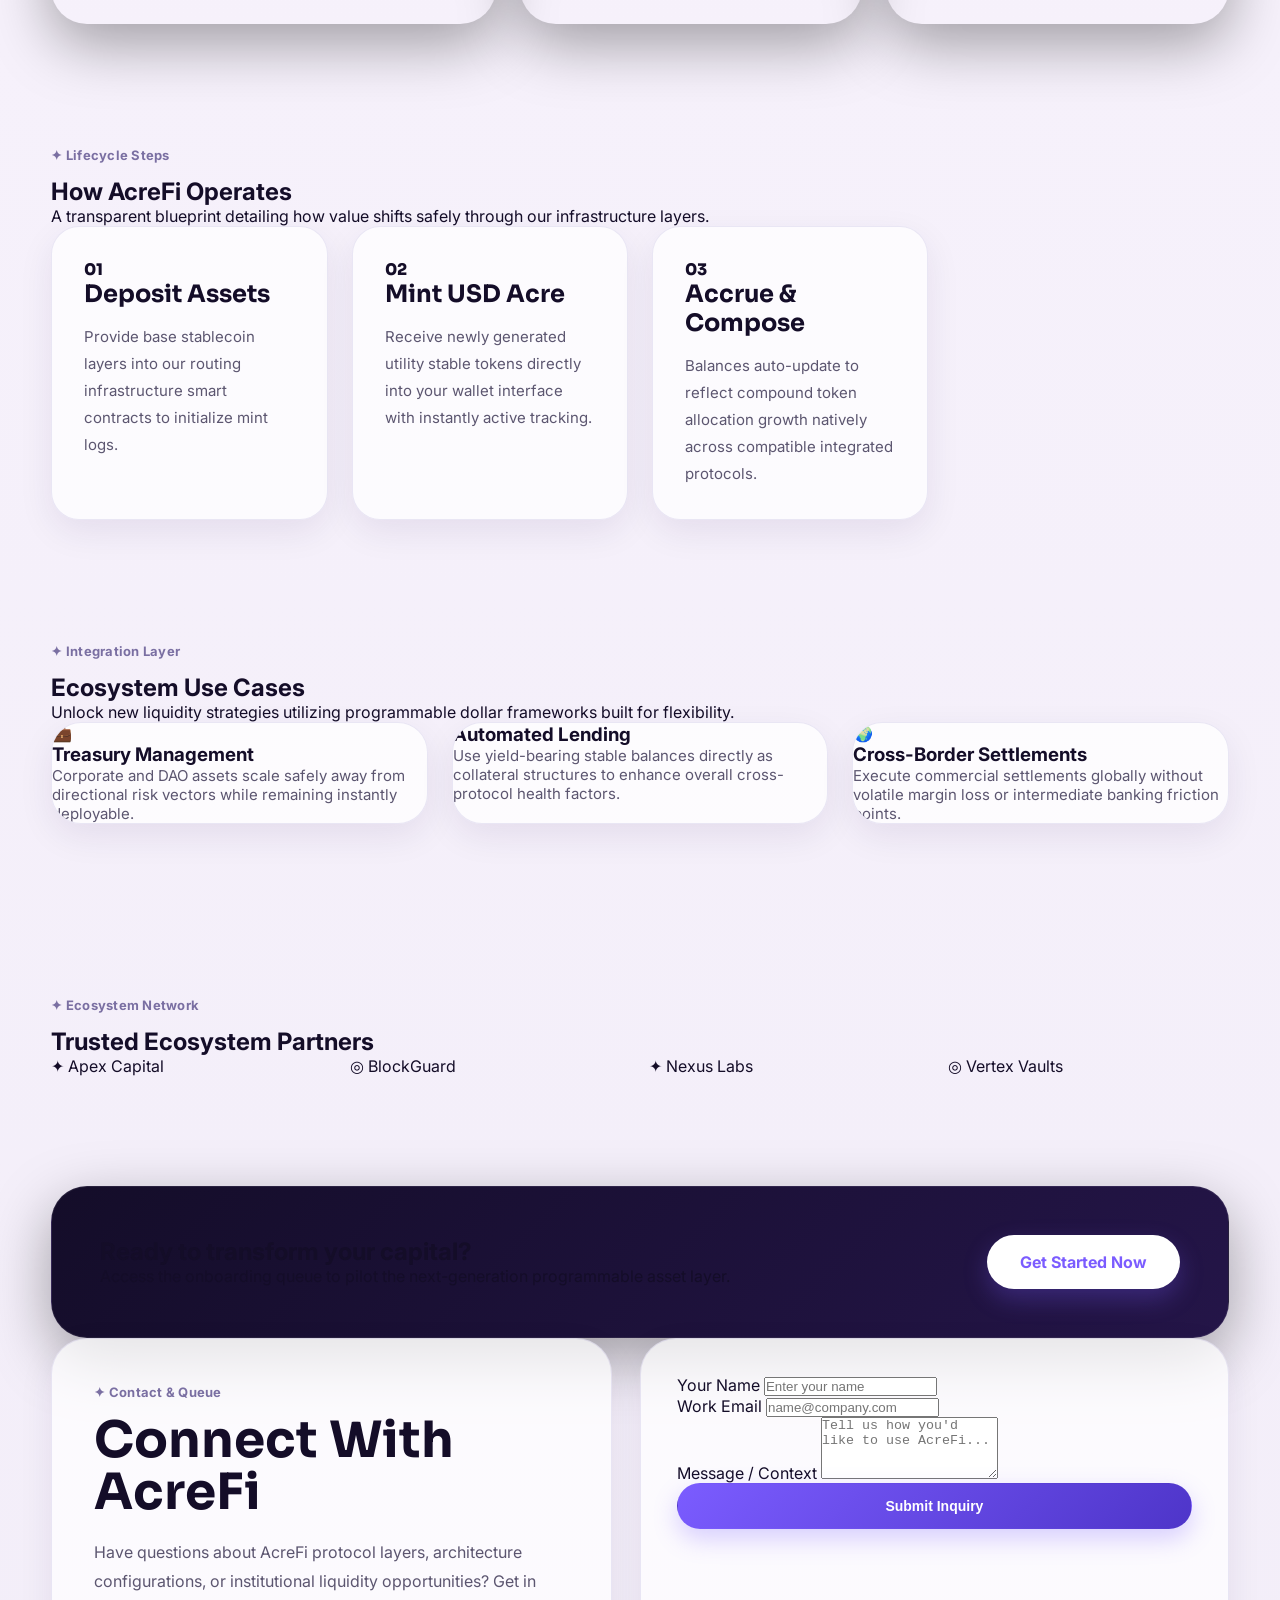
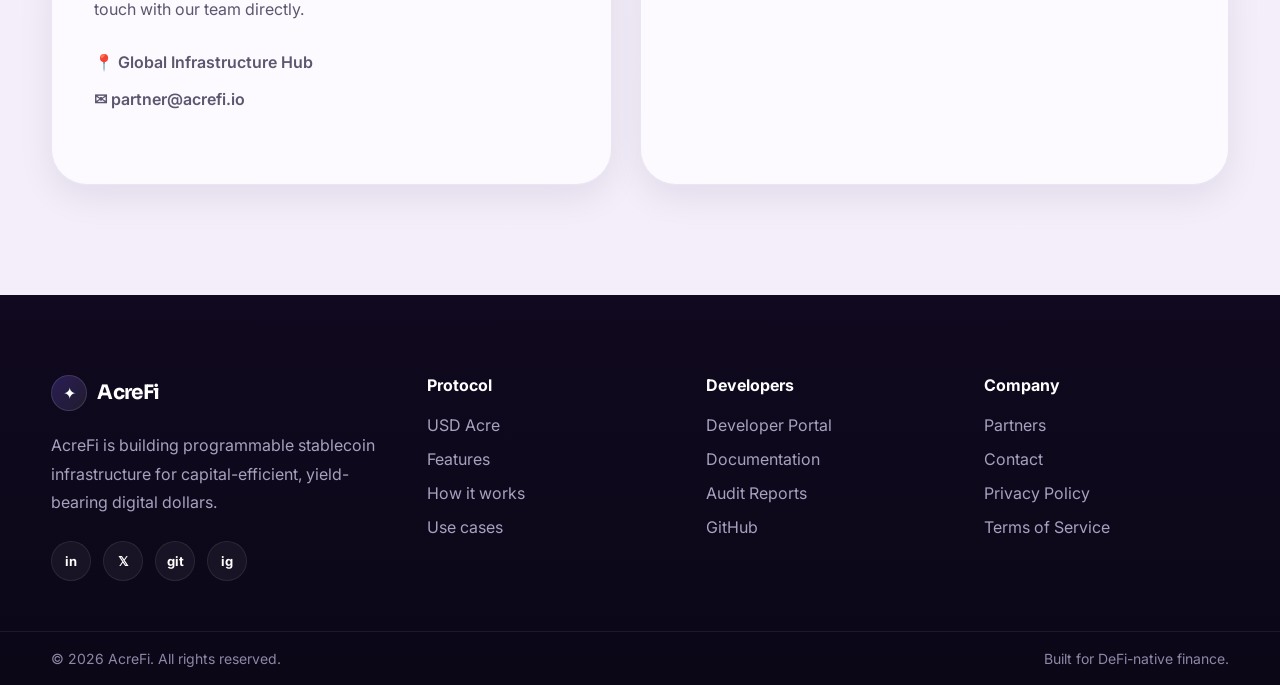
==== commit 65b23bf1: "Update index.html" ====
--- a/index.html
+++ b/index.html
@@ -9,9 +9,8 @@
   <link rel="preconnect" href="https://fonts.gstatic.com" crossorigin />
   <link href="https://fonts.googleapis.com/css2?family=Inter:wght@400;500;600;700;800&family=Sora:wght@600;700;800&display=swap" rel="stylesheet" />
 
-  <link rel="stylesheet" href="LP.css" />
-<link rel="icon" type="image/png" href="[data-uri]">
-  
+  <link rel="stylesheet" href="LP.css?v=1.1" />
+  <link rel="icon" type="image/png" href="[data-uri]">
 </head>
 <body>
 
@@ -22,345 +21,239 @@
         <span class="brand-text">AcreFi</span>
       </a>
 
-      
+      <button class="menu-toggle" id="menuToggle" aria-label="Open Menu">
+        <span></span>
+        <span></span>
+        <span></span>
+      </button>
+
       <div class="nav-menu" id="navMenu">
         <div class="nav-links">
-         
+          <a href="#about">USD Acre</a>
           <a href="#features">Features</a>
           <a href="#how-it-works">How it works</a>
           <a href="#use-cases">Use cases</a>
           <a href="#partners">Partners</a>
           <a href="#contact">Contact</a>
-          <a href="http://127.0.0.1:5500/developer.html">Developer</a>
         </div>
 
         <div class="nav-actions">
-          <a href="#" class="btn btn-outline">Join Waitlist</a>
+          <a href="#contact" class="btn btn-outline">Join Waitlist</a>
           <a href="beta.html" class="btn btn-primary">Launch Beta</a>
         </div>
       </div>
     </nav>
   </header>
 
-  <section class="hero-section">
-    <div class="hero-bg-glow glow-1"></div>
-    <div class="hero-bg-glow glow-2"></div>
-
-    <div class="container hero-overlay-container">
-      <div class="hero-bg-image-wrap">
-        <img src="purple.png (1).jpg" alt="BloomFi Background" class="hero-bg-visual" />
-        <div class="hero-bg-overlay-shade"></div>
-      </div>
-
-      <div class="hero-overlay-content">
-        <span class="eyebrow">Programmable Yield-Bearing Stablecoin</span>
-        <h1>Where Money Grows</h1>
-        <p class="hero-text">
-          A programmable, utility-driven stable token designed for native value accrual and seamless integration into DeFi.
+  <main>
+    <section class="hero-section">
+      <div class="container hero-grid">
+        <div class="hero-main-card">
+          <div class="hero-left">
+            <div class="tag-container">
+              <span class="eyebrow">Programmable Yield-Bearing Stablecoin</span>
+            </div>
+            <h1>Where Money Grows</h1>
+            <p class="hero-text">
+              A programmable, utility-driven stable token designed for native value accrual and seamless integration into DeFi.
+            </p>
+            <div class="hero-actions">
+              <a href="explore.html" class="btn btn-primary">Explore USD Acre</a>
+              <a href="#contact" class="btn btn-outline">Talk to the team</a>
+            </div>
+          </div>
+        </div>
+
+        <div class="hero-visual">
+          <div class="hero-bg-glow glow-1"></div>
+          <div class="hero-bg-glow glow-2"></div>
+          <div style="z-index: 2; color: #ffffff; text-align: center; padding: 40px;">
+            <p style="font-family: 'Sora', sans-serif; font-size: 24px; font-weight: 700; margin-bottom: 12px;">Secure by design</p>
+            <p style="color: var(--text-light); font-size: 15px; max-width: 300px; margin: 0 auto; margin-bottom: 24px;">Built for DeFi-native finance</p>
+            <span class="eyebrow" style="background: rgba(255,255,255,0.08); color: #ffffff; border: 1px solid rgba(255,255,255,0.1);">Always liquid</span>
+          </div>
+        </div>
+      </div>
+    </section>
+
+    <section id="about" class="about-section container">
+      <div class="about-left">
+        <span class="section-tag">✦ What is USD Acre</span>
+        <h2 class="section-title">The Next Evolution of Digital Capital</h2>
+        <p class="section-desc">
+          USD Acre is a fully backed stablecoin that natively generates utility and yield direct to wallet infrastructures, removing outdated locking or staking mechanisms.
         </p>
-
-        <div class="hero-actions">
-          <a href="#about" class="btn btn-primary btn-lg">Explore USD Acre</a>
-          <a href="#contact" class="btn btn-secondary btn-lg">Talk to the team</a>
-        </div>
-
-        <div class="hero-trust">
-          <div class="trust-chip">Secure by design</div>
-          <div class="trust-chip">Built for DeFi-native finance</div>
-          <div class="trust-chip">Always liquid</div>
-        </div>
-      </div>
-    </div>
-  </section>
-  <section class="stats-section">
-    <div class="container stats-grid">
-      <div class="stat-card">
-        <h3>$120M+</h3>
-        <p>Illustrative TVL potential for institutional-grade treasury products.</p>
-      </div>
-      <div class="stat-card">
-        <h3>24/7</h3>
-        <p>Always-on liquidity and on-chain accessibility for users and businesses.</p>
-      </div>
-      <div class="stat-card">
-        <h3>3+</h3>
-        <p>Yield strategy layers designed to optimize stable capital deployment.</p>
-      </div>
-      <div class="stat-card">
-        <h3>100%</h3>
-        <p>Hands-free experience — no manual strategy management required.</p>
-      </div>
-    </div>
-  </section>
-
-  <section class="feature-background-wrap" id="about">
-    <div class="feature-bg-overlay"></div>
-
-    <div class="container">
-      <div class="about-section">
-        <div class="about-left">
-          <span class="section-tag">✦ About USD Acre</span>
-          <h2>What is USD Acre?</h2>
-          <p>
-            USD Acre is a yield-bearing stablecoin that helps your capital grow
-            while staying pegged to the U.S. dollar. It combines stable-value utility
-            with automated yield generation, allowing individuals, treasuries, and
-            platforms to earn without adding operational complexity.
+      </div>
+      <div class="about-right">
+        <div class="hero-bg-glow glow-1"></div>
+        <h3 style="font-size: 24px; margin-bottom: 16px;">Strategic Allocation Layer</h3>
+        <p style="color: var(--text-light); font-size: 15px; line-height: 1.6;">
+          Backing structures prioritize low-risk, tokenized liquid real-world instruments alongside market-neutral algorithmic reserves to protect price baselines consistently.
+        </p>
+        <div class="about-actions">
+          <a href="explore.html" class="btn btn-primary" style="background: #ffffff; color: var(--bg-dark);">Learn Mechanics</a>
+        </div>
+      </div>
+    </section>
+
+    <section class="stats-section container">
+      <div class="stats-grid">
+        <div class="stat-item">
+          <div class="stat-number">$1.00</div>
+          <div class="stat-label">Target Peg Baseline</div>
+        </div>
+        <div class="stat-item">
+          <div class="stat-number">Up to 8%</div>
+          <div class="stat-label">Variable Native Yield</div>
+        </div>
+        <div class="stat-item">
+          <div class="stat-number">&lt; 2s</div>
+          <div class="stat-label">Settlement Fluidity</div>
+        </div>
+        <div class="stat-item">
+          <div class="stat-number">100%</div>
+          <div class="stat-label">On-Chain Transparent Attestation</div>
+        </div>
+      </div>
+    </section>
+
+    <section id="features" class="container" style="padding: 60px 0;">
+      <span class="section-tag">✦ Protocol Edge</span>
+      <h2 class="section-title">Engineered For Utility</h2>
+      <p class="section-desc">Discover the technological features making our ecosystem scalable, secure, and capital-efficient.</p>
+      
+      <div class="features-grid">
+        <div class="feature-card">
+          <div class="card-icon">⚙</div>
+          <h3>Programmable Flow</h3>
+          <p style="font-size: 15px; color: var(--text-body);">Route yields dynamically to secondary operational contracts or yield-split addresses natively.</p>
+        </div>
+        <div class="feature-card">
+          <div class="card-icon">🛡</div>
+          <h3>Multi-Asset Vaults</h3>
+          <p style="font-size: 15px; color: var(--text-body);">Sustained alignment protected by distributed basket variables monitored continuously on-chain.</p>
+        </div>
+        <div class="feature-card">
+          <div class="card-icon">⚡</div>
+          <h3>Instant Redemptions</h3>
+          <p style="font-size: 15px; color: var(--text-body);">Convert assets fluidly back into primary liquidity pools without lockups or processing delay frames.</p>
+        </div>
+      </div>
+    </section>
+
+    <section id="how-it-works" class="container" style="padding: 60px 0;">
+      <span class="section-tag">✦ Lifecycle Steps</span>
+      <h2 class="section-title">How AcreFi Operates</h2>
+      <p class="section-desc">A transparent blueprint detailing how value shifts safely through our infrastructure layers.</p>
+
+      <div class="steps-grid">
+        <div class="step-card">
+          <div class="card-icon" style="font-family: 'Sora', sans-serif; font-weight: 800;">01</div>
+          <h3>Deposit Assets</h3>
+          <p style="font-size: 15px; color: var(--text-body);">Provide base stablecoin layers into our routing infrastructure smart contracts to initialize mint logs.</p>
+        </div>
+        <div class="step-card">
+          <div class="card-icon" style="font-family: 'Sora', sans-serif; font-weight: 800;">02</div>
+          <h3>Mint USD Acre</h3>
+          <p style="font-size: 15px; color: var(--text-body);">Receive newly generated utility stable tokens directly into your wallet interface with instantly active tracking.</p>
+        </div>
+        <div class="step-card">
+          <div class="card-icon" style="font-family: 'Sora', sans-serif; font-weight: 800;">03</div>
+          <h3>Accrue & Compose</h3>
+          <p style="font-size: 15px; color: var(--text-body);">Balances auto-update to reflect compound token allocation growth natively across compatible integrated protocols.</p>
+        </div>
+      </div>
+    </section>
+
+    <section id="use-cases" class="container" style="padding: 60px 0;">
+      <span class="section-tag">✦ Integration Layer</span>
+      <h2 class="section-title">Ecosystem Use Cases</h2>
+      <p class="section-desc">Unlock new liquidity strategies utilizing programmable dollar frameworks built for flexibility.</p>
+
+      <div class="usecases-grid">
+        <div class="usecase-card">
+          <div class="card-icon">💼</div>
+          <h3>Treasury Management</h3>
+          <p style="font-size: 15px; color: var(--text-body);">Corporate and DAO assets scale safely away from directional risk vectors while remaining instantly deployable.</p>
+        </div>
+        <div class="usecase-card">
+          <div class="nav-links"></div>
+          <h3>Automated Lending</h3>
+          <p style="font-size: 15px; color: var(--text-body);">Use yield-bearing stable balances directly as collateral structures to enhance overall cross-protocol health factors.</p>
+        </div>
+        <div class="usecase-card">
+          <div class="card-icon">🌍</div>
+          <h3>Cross-Border Settlements</h3>
+          <p style="font-size: 15px; color: var(--text-body);">Execute commercial settlements globally without volatile margin loss or intermediate banking friction points.</p>
+        </div>
+      </div>
+    </section>
+
+    <section id="partners" class="partners-section container">
+      <span class="section-tag">✦ Ecosystem Network</span>
+      <h2 class="section-title">Trusted Ecosystem Partners</h2>
+      <div class="partners-grid">
+        <div class="partner-logo">✦ Apex Capital</div>
+        <div class="partner-logo">◎ BlockGuard</div>
+        <div class="partner-logo">✦ Nexus Labs</div>
+        <div class="partner-logo">◎ Vertex Vaults</div>
+      </div>
+    </section>
+
+    <section class="cta-section container">
+      <div class="cta-band-inner">
+        <div>
+          <h2>Ready to transform your capital?</h2>
+          <p>Access the onboarding queue to pilot the next-generation programmable asset layer.</p>
+        </div>
+        <a href="beta.html" class="btn btn-primary" style="background: #ffffff; color: var(--primary); padding: 16px 32px; font-size: 16px;">Get Started Now</a>
+      </div>
+    </section>
+
+    <section id="contact" class="contact-section container">
+      <div class="contact-grid">
+        <div class="contact-left">
+          <span class="section-tag">✦ Contact & Queue</span>
+          <h2 class="section-title" style="margin-bottom: 20px;">Connect With AcreFi</h2>
+          <p class="section-desc" style="margin-bottom: 24px;">
+            Have questions about AcreFi protocol layers, architecture configurations, or institutional liquidity opportunities? Get in touch with our team directly.
           </p>
-          <div class="about-actions">
-            <a href="explore.html" class="btn btn-primary">Explore now</a>
-            <a href="#how-it-works" class="btn btn-ghost-light">How it works</a>
+          <div style="font-size: 15px; color: var(--text-dark); font-weight: 600;">
+            <p style="margin-bottom: 8px;">📍 Global Infrastructure Hub</p>
+            <p>✉ partner@acrefi.io</p>
           </div>
         </div>
 
-        <div class="about-right">
-          <div class="about-highlight-card">
-            <div class="highlight-icon">✦</div>
-            <h3>Stable. Productive. Composable.</h3>
-            <p>
-              Designed for DeFi-native finance, BloomFi transforms idle stablecoin
-              balances into productive capital while preserving accessibility and
-              user simplicity.
-            </p>
-          </div>
-        </div>
-      </div>
-
-      <div class="features-grid" id="features">
-        <article class="feature-card feature-card-large">
-          <div class="feature-card-image-wrap">
-            <img src="purple.png (1).jpg" alt="Capital Growth Flower" class="feature-card-image" />
-            <div class="feature-image-overlay"></div>
-          </div>
-          <div class="feature-card-content">
-            <span class="feature-pill">Yield Generation</span>
-            <h3>Capital that grows</h3>
-            <p>
-              Earn passive income as your stablecoins are deployed into carefully
-              selected high-performing DeFi protocols and yield strategies.
-            </p>
-          </div>
-        </article>
-
-        <article class="feature-card dark-card">
-          <div class="feature-icon">◎</div>
-          <h3>Always liquid, always stable</h3>
-          <p>
-            Stay fully dollar-pegged with fast access to your funds — no lockups,
-            no unnecessary friction, and no strategy juggling.
-          </p>
-        </article>
-
-        <article class="feature-card dark-card">
-          <div class="feature-icon">✦</div>
-          <h3>100% hands-free</h3>
-          <p>
-            BloomFi works in the background for you. No manual portfolio management,
-            no complex dashboards, and no constant rebalancing.
-          </p>
-        </article>
-      </div>
-    </div>
-  </section>
-
-  <section class="partners-section" id="partners">
-    <div class="container">
-      <div class="section-head center">
-        <span class="section-tag">✦ Trusted Ecosystem</span>
-        <h2>Backed by forward-looking teams and infrastructure partners</h2>
-        <p>
-          AcreFi is designed to integrate with builders, treasury operators,
-          exchanges, and institutional DeFi participants.
-        </p>
-      </div>
-
-      <div class="partners-grid">
-        <div class="partner-item">FONTLY LABS</div>
-        <div class="partner-item">KUCOIN</div>
-        <div class="partner-item">NGC</div>
-        <div class="partner-item">NxGen</div>
-        <div class="partner-item">Matter Labs</div>
-        <div class="partner-item">DEXTOOLS</div>
-        <div class="partner-item">NGRAVE</div>
-      </div>
-    </div>
-  </section>
-
-  <section class="how-section" id="how-it-works">
-    <div class="container">
-      <div class="section-head">
-        <span class="section-tag">✦ How It Works</span>
-        <h2>Simple for users. Powerful under the hood.</h2>
-        <p>
-          AcreFi is built to make yield-bearing stable assets easy to use while
-          preserving the flexibility needed for advanced treasury and platform use cases.
-        </p>
-      </div>
-
-      <div class="steps-grid">
-        <article class="step-card">
-          <div class="step-number">01</div>
-          <h3>Deposit or mint USD Acre</h3>
-          <p>
-            Users or businesses acquire USD Acre as a stable-value asset designed
-            for programmable finance and passive capital productivity.
-          </p>
-        </article>
-
-        <article class="step-card">
-          <div class="step-number">02</div>
-          <h3>Capital is allocated to yield strategies</h3>
-          <p>
-            BloomFi deploys capital into carefully selected DeFi opportunities with
-            a focus on efficiency, risk controls, and accessibility.
-          </p>
-        </article>
-
-        <article class="step-card">
-          <div class="step-number">03</div>
-          <h3>Yield accrues automatically</h3>
-          <p>
-            Users benefit from native value accrual without manually moving assets
-            between protocols or managing multiple yield positions.
-          </p>
-        </article>
-
-        <article class="step-card">
-          <div class="step-number">04</div>
-          <h3>Redeem or integrate anytime</h3>
-          <p>
-            Whether you are an individual holder, a treasury team, or a platform,
-            AcreFi keeps funds accessible and integration-ready.
-          </p>
-        </article>
-      </div>
-    </div>
-  </section>
-
-  <section class="usecases-section" id="use-cases">
-    <div class="container">
-      <div class="section-head center">
-        <span class="section-tag">✦ USD Acre in Action</span>
-        <h2>Built for businesses, developers, and treasuries</h2>
-        <p>
-          AcreFi supports multiple integration models — from consumer-facing yield
-          experiences to treasury optimization and DeFi-native product infrastructure.
-        </p>
-      </div>
-
-      <div class="usecases-grid">
-        <article class="usecase-card">
-          <img src="business.jpg" alt="Business use case" class="usecase-img" />
-          <div class="usecase-content">
-            <span class="usecase-pill">Business</span>
-            <h3>Boost user engagement with embedded yield</h3>
-            <p>
-              Offer customers a secure fiat-backed stablecoin with attractive yield
-Directly inside your product experience.
-            </p>
-            <a href="#" class="text-link">Learn more <span>→</span></a>
-          </div>
-        </article>
-
-        <article class="usecase-card">
-          <div class="usecase-content">
-            <span class="usecase-pill">Developers</span>
-            <h3>Composable infrastructure for on-chain products</h3>
-            <p>
-              Integrate USD Acre into wallets, apps, exchanges, and payment rails
-              using programmable stablecoin flows designed for modern DeFi ecosystems.
-            </p>
-            <a href="developer.html" class="text-link">Explore developer use cases <span>→</span></a>
-          </div>
-        </article>
-
-        <article class="usecase-card">
-          <div class="usecase-content">
-            <span class="usecase-pill">Treasuries</span>
-            <h3>Make idle treasury balances productive</h3>
-            <p>
-              Treasury operators can deploy stable balances more efficiently while
-              maintaining a user-friendly structure and ongoing liquidity access.
-            </p>
-            <a href="#" class="text-link">See treasury workflows <span>→</span></a>
-          </div>
-        </article>
-      </div>
-    </div>
-  </section>
-
-  <section class="cta-band">
-    <div class="container cta-band-inner">
-      <div class="cta-band-left">
-        <span class="section-tag">✦ Ready to build with AcreFi?</span>
-        <h2>Bring productive stablecoin infrastructure into your product stack.</h2>
-      </div>
-      <div class="cta-band-right">
-        <a href="#contact" class="btn btn-primary btn-lg">Contact the team</a>
-      </div>
-    </div>
-  </section>
-
-  <section class="contact-section" id="contact">
-    <div class="container contact-grid">
-      <div class="contact-left">
-        <span class="section-tag">✦ Contact Us</span>
-        <h2>Let’s grow together</h2>
-        <p>
-          Have questions about BloomFi, partnerships, developer integrations, or treasury use cases?
-          Send us a message and we’ll get back to you as soon as possible.
-        </p>
-
-        <div class="contact-points">
-          <div class="contact-point">
-            <span class="contact-point-title">Email</span>
-            <span class="contact-point-text">hello@AcreFi.xyz</span>
-          </div>
-          <div class="contact-point">
-            <span class="contact-point-title">Partnerships</span>
-            <span class="contact-point-text">partnerships@AcreFi.xyz</span>
-          </div>
-          <div class="contact-point">
-            <span class="contact-point-title">Developers</span>
-            <span class="contact-point-text">dev@AcreFi.xyz</span>
-          </div>
-        </div>
-      </div>
-
-      <div class="contact-form-box">
-        <form>
-          <div class="input-group">
-            <label for="name">Full Name</label>
-            <input id="name" type="text" placeholder="Enter your full name" />
-          </div>
-          <div class="input-group">
-            <label for="email">Email Address</label>
-            <input id="email" type="email" placeholder="Enter your email" />
-          </div>
-          <div class="input-group">
-            <label for="company">Company / Organization</label>
-            <input id="company" type="text" placeholder="Your company or team name" />
-          </div>
-          <div class="input-group">
-            <label for="message">Message</label>
-            <textarea id="message" placeholder="Tell us how you'd like to use BloomFi..."></textarea>
-          </div>
-          <button type="submit" class="btn btn-primary contact-btn">Send Message</button>
-        </form>
-      </div>
-    </div>
-  </section>
+        <div class="contact-form-box">
+          <form action="#" method="POST" onsubmit="event.preventDefault(); alert('Successfully registered for the AcreFi waitlist!');">
+            <div class="form-group">
+              <label for="name">Your Name</label>
+              <input type="text" id="name" name="name" placeholder="Enter your name" required />
+            </div>
+            <div class="form-group">
+              <label for="email">Work Email</label>
+              <input type="email" id="email" name="email" placeholder="name@company.com" required />
+            </div>
+            <div class="form-group">
+              <label for="message">Message / Context</label>
+              <textarea id="message" name="message" rows="4" placeholder="Tell us how you'd like to use AcreFi..." required></textarea>
+            </div>
+            <button type="submit" class="btn btn-primary" style="width: 100%; justify-content: center; padding: 14px;">Submit Inquiry</button>
+          </form>
+        </div>
+      </div>
+    </section>
+  </main>
 
   <footer class="main-footer">
     <div class="container footer-grid">
       <div class="footer-col brand-col">
-        <a href="#" class="footer-brand">
+        <div class="footer-brand">
           <span class="brand-mark">✦</span>
-          <span class="brand-text">BloomFi</span>
-        </a>
+          <span class="brand-text">AcreFi</span>
+        </div>
         <p class="footer-brand-text">
-          AcreFi is building programmable stablecoin infrastructure for capital-efficient,
-          yield-bearing digital dollars.
+          AcreFi is building programmable stablecoin infrastructure for capital-efficient, yield-bearing digital dollars.
         </p>
         <div class="social-links">
           <a href="#">in</a>
@@ -411,4 +304,4 @@
 
   <script src="script.js"></script>
 </body>
-</html>+</html>
--- a/LP.css
+++ b/LP.css
@@ -1048,205 +1048,65 @@
 /* =========================
    RESPONSIVE
 ========================= */
-@media (max-width: 1250px) {
-  .hero-grid,
-  .about-section,
-  .contact-grid {
-    grid-template-columns: 1fr;
+/* Mobile Navigation Styling */
+@media (max-width: 768px) {
+  /* Show the hamburger menu button toggle */
+  .menu-toggle {
+    display: flex !important;
+    flex-direction: column;
+    justify-content: space-between;
+    width: 24px;
+    height: 18px;
+    background: transparent;
+    border: none;
+    cursor: pointer;
+    z-index: 999;
   }
 
-  .features-grid {
-    grid-template-columns: 1fr 1fr;
+  .menu-toggle span {
+    display: block;
+    width: 100%;
+    height: 2px;
+    background-color: #ffffff;
+    transition: all 0.3s ease;
   }
 
-  .feature-card-large {
-    grid-column: 1 / -1;
-  }
-
-  .stats-grid,
-  .steps-grid,
-  .usecases-grid {
-    grid-template-columns: repeat(2, 1fr);
-  }
-
-  .partners-grid {
-    grid-template-columns: repeat(3, 1fr);
-  }
-
-  .footer-grid {
-    grid-template-columns: 1fr 1fr;
-  }
-
-  .hero-right {
-    min-height: auto;
-  }
-
-  .hero-main-card,
-  .hero-visual {
-    min-height: 520px;
-  }
-
-  .floating-card-1 {
-    top: 20px;
-    left: 20px;
-  }
-
-  .floating-card-2 {
-    right: 20px;
-    bottom: 20px;
-  }
-}
-
-@media (max-width: 980px) {
-  .site-header {
-    padding: 14px 0;
-  }
-
-  .navbar {
-    position: relative;
-    padding: 16px 18px;
-  }
-
-  .menu-toggle {
-    display: block;
-    margin-left: auto;
-  }
-
+  /* Hide the navbar links off-screen by default on mobile */
   .nav-menu {
-    position: absolute;
-    top: calc(100% + 12px);
-    left: 0;
-    right: 0;
-    background: rgba(18, 11, 38, 0.96);
-    border: 1px solid rgba(255,255,255,0.08);
-    border-radius: 22px;
-    padding: 18px;
-    display: none;
+    position: fixed;
+    top: 0;
+    right: -100%; /* Invisible and off-screen to the right */
+    width: 250px; /* Width of your drawer menu */
+    height: 100vh;
+    background: #141022; /* Matches your AcreFi dark background theme */
+    box-shadow: -10px 0 30px rgba(0, 0, 0, 0.5);
     flex-direction: column;
     align-items: flex-start;
-    gap: 20px;
-    box-shadow: var(--shadow-dark);
+    padding: 100px 30px 40px 30px;
+    transition: right 0.3s ease; /* Smooth slide-in animation */
+    z-index: 998;
   }
 
+  /* The class that JavaScript will add to bring it onto the screen */
   .nav-menu.active {
-    display: flex;
+    right: 0; /* Slides into view */
   }
 
   .nav-links {
-    margin-left: 0;
+    flex-direction: column;
+    gap: 24px;
     width: 100%;
+    margin-bottom: 40px;
+  }
+
+  .nav-actions {
     flex-direction: column;
-    align-items: flex-start;
-    gap: 18px;
-  }
-
-  .nav-actions {
     width: 100%;
-    flex-direction: column;
-    align-items: stretch;
+    gap: 16px;
   }
 
   .nav-actions .btn {
     width: 100%;
-  }
-
-  .hero-left {
-    padding: 42px 28px;
-  }
-
-  .hero-right {
-    min-height: auto;
-  }
-
-  .about-left,
-  .about-right,
-  .contact-left,
-  .contact-form-box {
-    padding: 28px;
-  }
-
-  .features-grid,
-  .steps-grid,
-  .usecases-grid,
-  .stats-grid,
-  .partners-grid {
-    grid-template-columns: 1fr;
-  }
-
-  .cta-band-inner {
-    flex-direction: column;
-    align-items: flex-start;
-    padding: 34px 24px;
-  }
-
-  .footer-grid {
-    grid-template-columns: 1fr;
-  }
-}
-
-@media (max-width: 640px) {
-  .hero-section {
-    padding-top: 30px;
-  }
-
-  .hero-left h1 {
-    font-size: 42px;
-  }
-
-  .hero-text {
-    font-size: 15px;
-  }
-
-  .hero-main-card,
-  .hero-visual {
-    min-height: 420px;
-  }
-
-  .hero-card-overlay {
-    left: 18px;
-    right: 18px;
-    bottom: 18px;
-    padding: 20px;
-  }
-
-  .hero-card-overlay h3 {
-    font-size: 22px;
-  }
-
-  .hero-floating-card {
-    position: static;
-    margin-top: 16px;
-  }
-
-  .feature-background-wrap,
-  .partners-section,
-  .how-section,
-  .usecases-section,
-  .cta-band,
-  .contact-section {
-    padding-bottom: 80px;
-  }
-
-  .feature-background-wrap {
-    padding-top: 80px;
-  }
-
-  .about-left h2,
-  .section-head h2,
-  .contact-left h2 {
-    font-size: 34px;
-  }
-
-  .feature-card-content,
-  .dark-card,
-  .step-card,
-  .usecase-content {
-    padding: 24px;
-  }
-
-  .feature-card-content h3,
-  .dark-card h3,
-  .usecase-content h3 {
-    font-size: 24px;
+    justify-content: center;
   }
 }
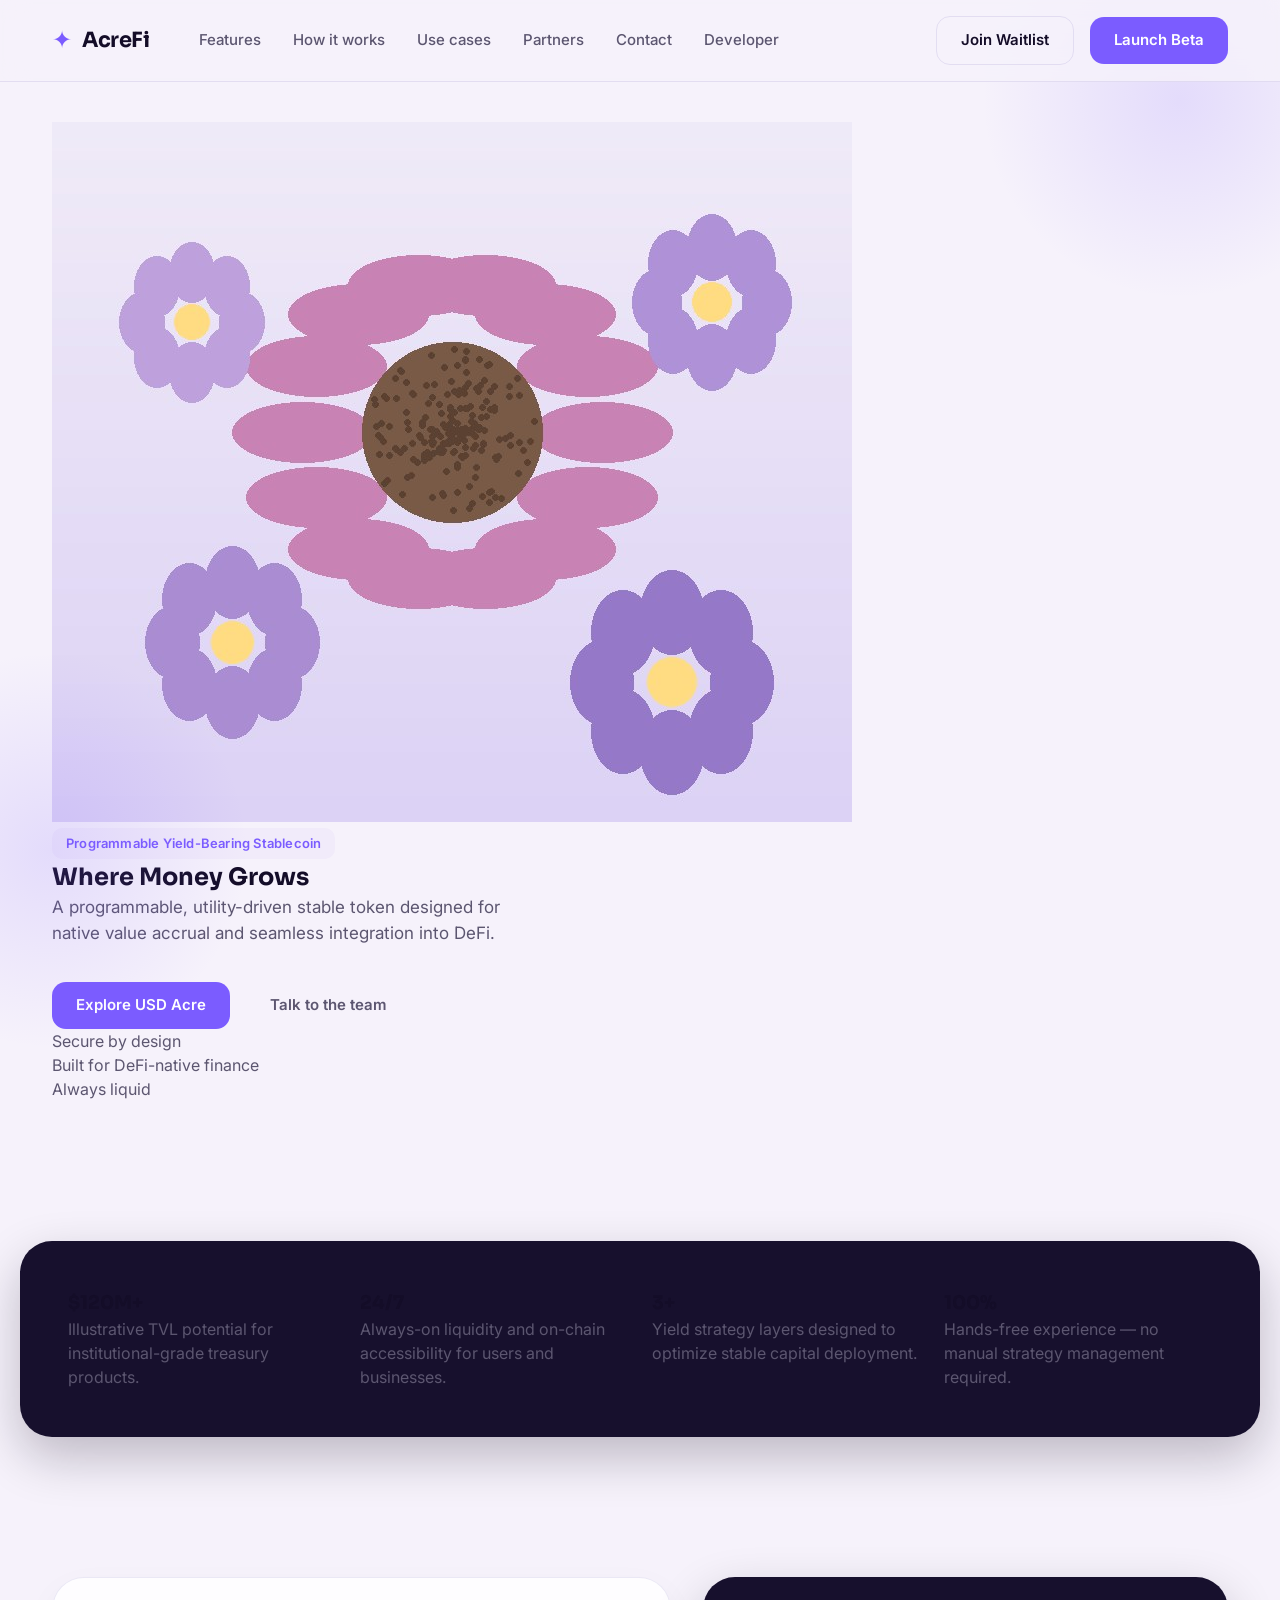
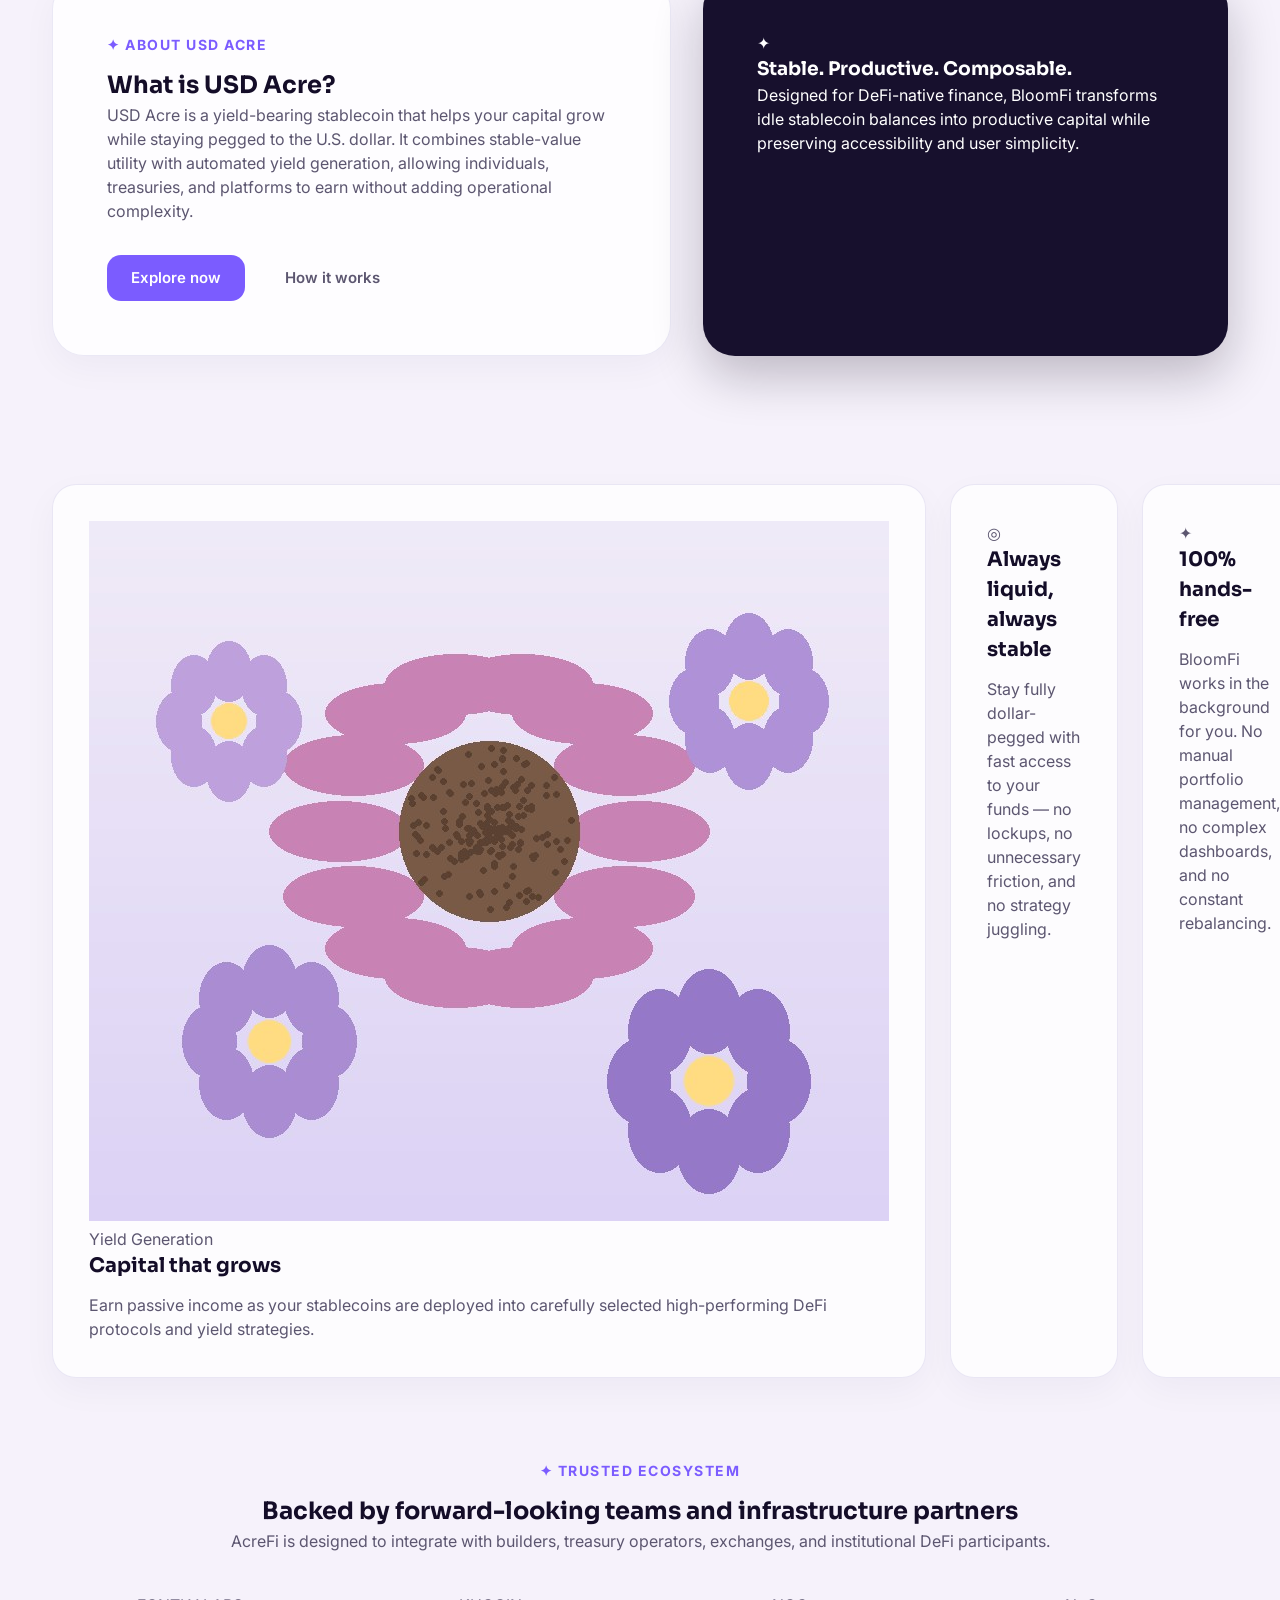
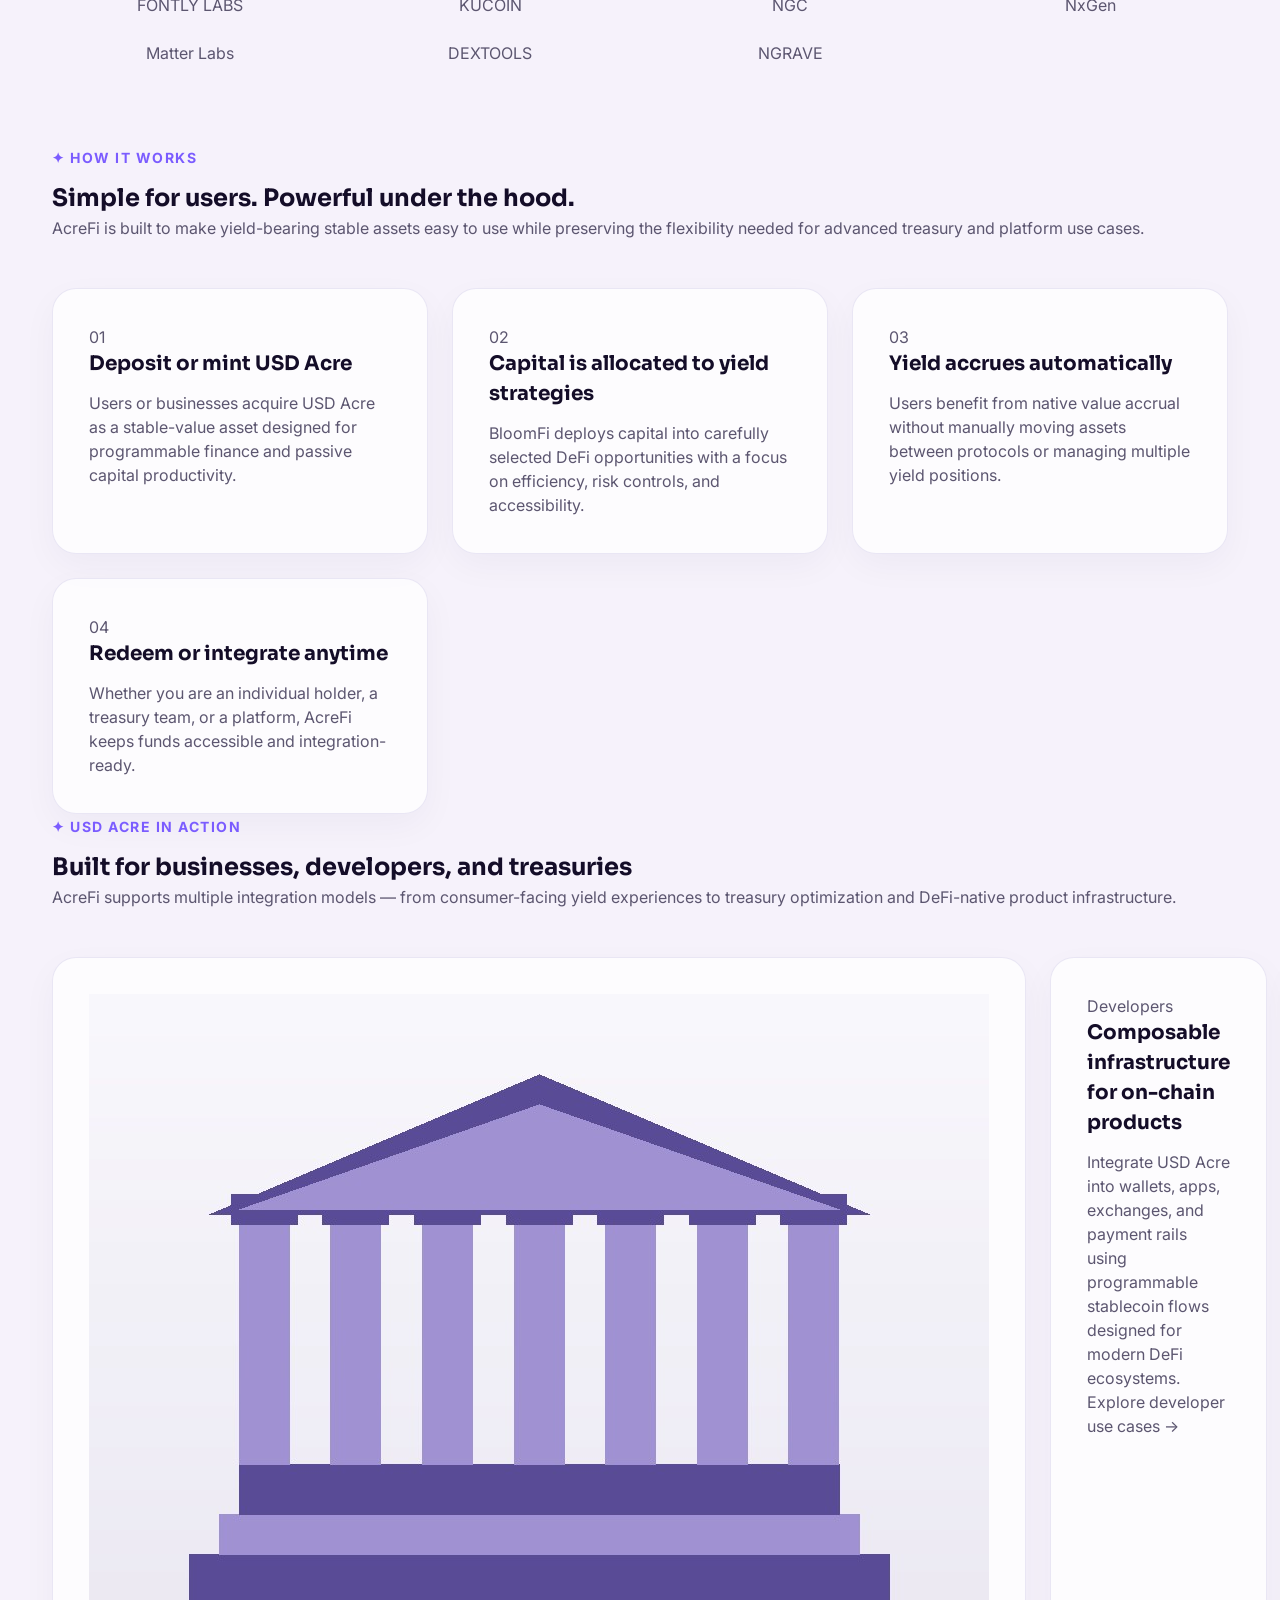
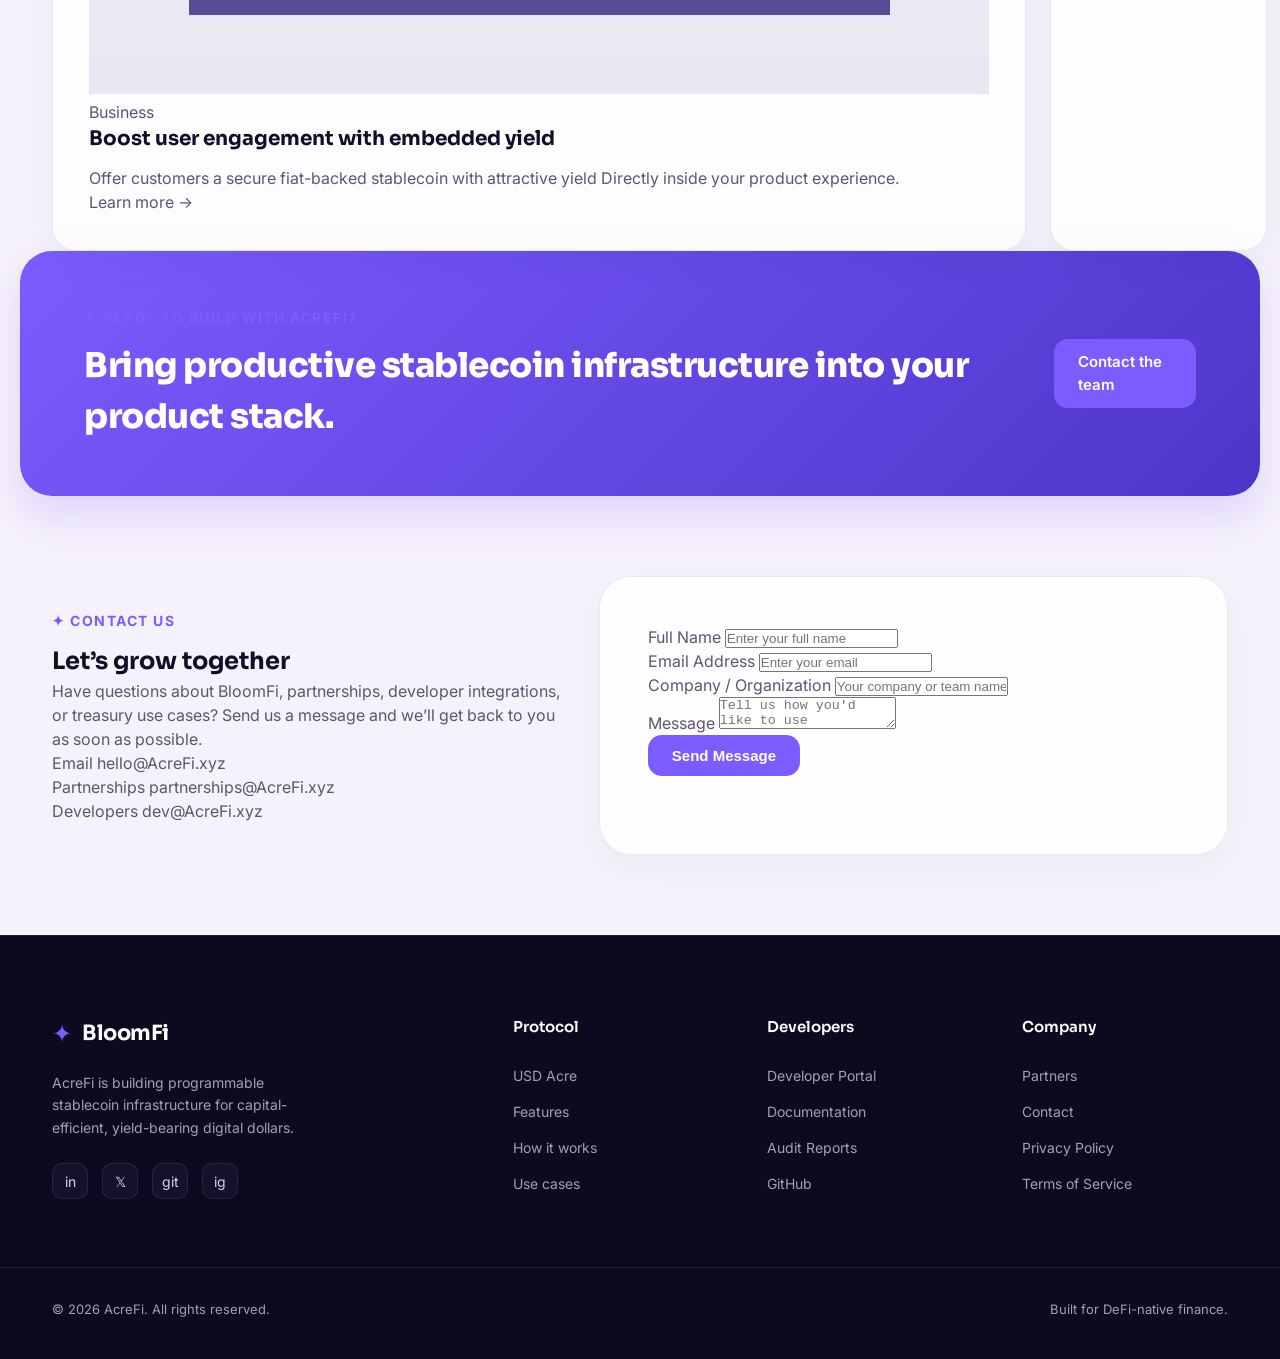
==== commit 53f69d8e: "Update index.html" ====
--- a/index.html
+++ b/index.html
@@ -9,8 +9,9 @@
   <link rel="preconnect" href="https://fonts.gstatic.com" crossorigin />
   <link href="https://fonts.googleapis.com/css2?family=Inter:wght@400;500;600;700;800&family=Sora:wght@600;700;800&display=swap" rel="stylesheet" />
 
-  <link rel="stylesheet" href="LP.css?v=1.1" />
-  <link rel="icon" type="image/png" href="[data-uri]">
+  <link rel="stylesheet" href="LP.css" />
+<link rel="icon" type="image/png" href="[data-uri]">
+  
 </head>
 <body>
 
@@ -21,239 +22,345 @@
         <span class="brand-text">AcreFi</span>
       </a>
 
-      <button class="menu-toggle" id="menuToggle" aria-label="Open Menu">
-        <span></span>
-        <span></span>
-        <span></span>
-      </button>
-
+      
       <div class="nav-menu" id="navMenu">
         <div class="nav-links">
-          <a href="#about">USD Acre</a>
+         
           <a href="#features">Features</a>
           <a href="#how-it-works">How it works</a>
           <a href="#use-cases">Use cases</a>
           <a href="#partners">Partners</a>
           <a href="#contact">Contact</a>
+          <a href="http://127.0.0.1:5500/developer.html">Developer</a>
         </div>
 
         <div class="nav-actions">
-          <a href="#contact" class="btn btn-outline">Join Waitlist</a>
+          <a href="#" class="btn btn-outline">Join Waitlist</a>
           <a href="beta.html" class="btn btn-primary">Launch Beta</a>
         </div>
       </div>
     </nav>
   </header>
 
-  <main>
-    <section class="hero-section">
-      <div class="container hero-grid">
-        <div class="hero-main-card">
-          <div class="hero-left">
-            <div class="tag-container">
-              <span class="eyebrow">Programmable Yield-Bearing Stablecoin</span>
-            </div>
-            <h1>Where Money Grows</h1>
-            <p class="hero-text">
-              A programmable, utility-driven stable token designed for native value accrual and seamless integration into DeFi.
+  <section class="hero-section">
+    <div class="hero-bg-glow glow-1"></div>
+    <div class="hero-bg-glow glow-2"></div>
+
+    <div class="container hero-overlay-container">
+      <div class="hero-bg-image-wrap">
+        <img src="purple.png (1).jpg" alt="BloomFi Background" class="hero-bg-visual" />
+        <div class="hero-bg-overlay-shade"></div>
+      </div>
+
+      <div class="hero-overlay-content">
+        <span class="eyebrow">Programmable Yield-Bearing Stablecoin</span>
+        <h1>Where Money Grows</h1>
+        <p class="hero-text">
+          A programmable, utility-driven stable token designed for native value accrual and seamless integration into DeFi.
+        </p>
+
+        <div class="hero-actions">
+          <a href="#about" class="btn btn-primary btn-lg">Explore USD Acre</a>
+          <a href="#contact" class="btn btn-secondary btn-lg">Talk to the team</a>
+        </div>
+
+        <div class="hero-trust">
+          <div class="trust-chip">Secure by design</div>
+          <div class="trust-chip">Built for DeFi-native finance</div>
+          <div class="trust-chip">Always liquid</div>
+        </div>
+      </div>
+    </div>
+  </section>
+  <section class="stats-section">
+    <div class="container stats-grid">
+      <div class="stat-card">
+        <h3>$120M+</h3>
+        <p>Illustrative TVL potential for institutional-grade treasury products.</p>
+      </div>
+      <div class="stat-card">
+        <h3>24/7</h3>
+        <p>Always-on liquidity and on-chain accessibility for users and businesses.</p>
+      </div>
+      <div class="stat-card">
+        <h3>3+</h3>
+        <p>Yield strategy layers designed to optimize stable capital deployment.</p>
+      </div>
+      <div class="stat-card">
+        <h3>100%</h3>
+        <p>Hands-free experience — no manual strategy management required.</p>
+      </div>
+    </div>
+  </section>
+
+  <section class="feature-background-wrap" id="about">
+    <div class="feature-bg-overlay"></div>
+
+    <div class="container">
+      <div class="about-section">
+        <div class="about-left">
+          <span class="section-tag">✦ About USD Acre</span>
+          <h2>What is USD Acre?</h2>
+          <p>
+            USD Acre is a yield-bearing stablecoin that helps your capital grow
+            while staying pegged to the U.S. dollar. It combines stable-value utility
+            with automated yield generation, allowing individuals, treasuries, and
+            platforms to earn without adding operational complexity.
+          </p>
+          <div class="about-actions">
+            <a href="explore.html" class="btn btn-primary">Explore now</a>
+            <a href="#how-it-works" class="btn btn-ghost-light">How it works</a>
+          </div>
+        </div>
+
+        <div class="about-right">
+          <div class="about-highlight-card">
+            <div class="highlight-icon">✦</div>
+            <h3>Stable. Productive. Composable.</h3>
+            <p>
+              Designed for DeFi-native finance, BloomFi transforms idle stablecoin
+              balances into productive capital while preserving accessibility and
+              user simplicity.
             </p>
-            <div class="hero-actions">
-              <a href="explore.html" class="btn btn-primary">Explore USD Acre</a>
-              <a href="#contact" class="btn btn-outline">Talk to the team</a>
-            </div>
-          </div>
-        </div>
-
-        <div class="hero-visual">
-          <div class="hero-bg-glow glow-1"></div>
-          <div class="hero-bg-glow glow-2"></div>
-          <div style="z-index: 2; color: #ffffff; text-align: center; padding: 40px;">
-            <p style="font-family: 'Sora', sans-serif; font-size: 24px; font-weight: 700; margin-bottom: 12px;">Secure by design</p>
-            <p style="color: var(--text-light); font-size: 15px; max-width: 300px; margin: 0 auto; margin-bottom: 24px;">Built for DeFi-native finance</p>
-            <span class="eyebrow" style="background: rgba(255,255,255,0.08); color: #ffffff; border: 1px solid rgba(255,255,255,0.1);">Always liquid</span>
-          </div>
-        </div>
-      </div>
-    </section>
-
-    <section id="about" class="about-section container">
-      <div class="about-left">
-        <span class="section-tag">✦ What is USD Acre</span>
-        <h2 class="section-title">The Next Evolution of Digital Capital</h2>
-        <p class="section-desc">
-          USD Acre is a fully backed stablecoin that natively generates utility and yield direct to wallet infrastructures, removing outdated locking or staking mechanisms.
-        </p>
-      </div>
-      <div class="about-right">
-        <div class="hero-bg-glow glow-1"></div>
-        <h3 style="font-size: 24px; margin-bottom: 16px;">Strategic Allocation Layer</h3>
-        <p style="color: var(--text-light); font-size: 15px; line-height: 1.6;">
-          Backing structures prioritize low-risk, tokenized liquid real-world instruments alongside market-neutral algorithmic reserves to protect price baselines consistently.
-        </p>
-        <div class="about-actions">
-          <a href="explore.html" class="btn btn-primary" style="background: #ffffff; color: var(--bg-dark);">Learn Mechanics</a>
-        </div>
-      </div>
-    </section>
-
-    <section class="stats-section container">
-      <div class="stats-grid">
-        <div class="stat-item">
-          <div class="stat-number">$1.00</div>
-          <div class="stat-label">Target Peg Baseline</div>
-        </div>
-        <div class="stat-item">
-          <div class="stat-number">Up to 8%</div>
-          <div class="stat-label">Variable Native Yield</div>
-        </div>
-        <div class="stat-item">
-          <div class="stat-number">&lt; 2s</div>
-          <div class="stat-label">Settlement Fluidity</div>
-        </div>
-        <div class="stat-item">
-          <div class="stat-number">100%</div>
-          <div class="stat-label">On-Chain Transparent Attestation</div>
-        </div>
-      </div>
-    </section>
-
-    <section id="features" class="container" style="padding: 60px 0;">
-      <span class="section-tag">✦ Protocol Edge</span>
-      <h2 class="section-title">Engineered For Utility</h2>
-      <p class="section-desc">Discover the technological features making our ecosystem scalable, secure, and capital-efficient.</p>
-      
-      <div class="features-grid">
-        <div class="feature-card">
-          <div class="card-icon">⚙</div>
-          <h3>Programmable Flow</h3>
-          <p style="font-size: 15px; color: var(--text-body);">Route yields dynamically to secondary operational contracts or yield-split addresses natively.</p>
-        </div>
-        <div class="feature-card">
-          <div class="card-icon">🛡</div>
-          <h3>Multi-Asset Vaults</h3>
-          <p style="font-size: 15px; color: var(--text-body);">Sustained alignment protected by distributed basket variables monitored continuously on-chain.</p>
-        </div>
-        <div class="feature-card">
-          <div class="card-icon">⚡</div>
-          <h3>Instant Redemptions</h3>
-          <p style="font-size: 15px; color: var(--text-body);">Convert assets fluidly back into primary liquidity pools without lockups or processing delay frames.</p>
-        </div>
-      </div>
-    </section>
-
-    <section id="how-it-works" class="container" style="padding: 60px 0;">
-      <span class="section-tag">✦ Lifecycle Steps</span>
-      <h2 class="section-title">How AcreFi Operates</h2>
-      <p class="section-desc">A transparent blueprint detailing how value shifts safely through our infrastructure layers.</p>
+          </div>
+        </div>
+      </div>
+
+      <div class="features-grid" id="features">
+        <article class="feature-card feature-card-large">
+          <div class="feature-card-image-wrap">
+            <img src="purple.png (1).jpg" alt="Capital Growth Flower" class="feature-card-image" />
+            <div class="feature-image-overlay"></div>
+          </div>
+          <div class="feature-card-content">
+            <span class="feature-pill">Yield Generation</span>
+            <h3>Capital that grows</h3>
+            <p>
+              Earn passive income as your stablecoins are deployed into carefully
+              selected high-performing DeFi protocols and yield strategies.
+            </p>
+          </div>
+        </article>
+
+        <article class="feature-card dark-card">
+          <div class="feature-icon">◎</div>
+          <h3>Always liquid, always stable</h3>
+          <p>
+            Stay fully dollar-pegged with fast access to your funds — no lockups,
+            no unnecessary friction, and no strategy juggling.
+          </p>
+        </article>
+
+        <article class="feature-card dark-card">
+          <div class="feature-icon">✦</div>
+          <h3>100% hands-free</h3>
+          <p>
+            BloomFi works in the background for you. No manual portfolio management,
+            no complex dashboards, and no constant rebalancing.
+          </p>
+        </article>
+      </div>
+    </div>
+  </section>
+
+  <section class="partners-section" id="partners">
+    <div class="container">
+      <div class="section-head center">
+        <span class="section-tag">✦ Trusted Ecosystem</span>
+        <h2>Backed by forward-looking teams and infrastructure partners</h2>
+        <p>
+          AcreFi is designed to integrate with builders, treasury operators,
+          exchanges, and institutional DeFi participants.
+        </p>
+      </div>
+
+      <div class="partners-grid">
+        <div class="partner-item">FONTLY LABS</div>
+        <div class="partner-item">KUCOIN</div>
+        <div class="partner-item">NGC</div>
+        <div class="partner-item">NxGen</div>
+        <div class="partner-item">Matter Labs</div>
+        <div class="partner-item">DEXTOOLS</div>
+        <div class="partner-item">NGRAVE</div>
+      </div>
+    </div>
+  </section>
+
+  <section class="how-section" id="how-it-works">
+    <div class="container">
+      <div class="section-head">
+        <span class="section-tag">✦ How It Works</span>
+        <h2>Simple for users. Powerful under the hood.</h2>
+        <p>
+          AcreFi is built to make yield-bearing stable assets easy to use while
+          preserving the flexibility needed for advanced treasury and platform use cases.
+        </p>
+      </div>
 
       <div class="steps-grid">
-        <div class="step-card">
-          <div class="card-icon" style="font-family: 'Sora', sans-serif; font-weight: 800;">01</div>
-          <h3>Deposit Assets</h3>
-          <p style="font-size: 15px; color: var(--text-body);">Provide base stablecoin layers into our routing infrastructure smart contracts to initialize mint logs.</p>
-        </div>
-        <div class="step-card">
-          <div class="card-icon" style="font-family: 'Sora', sans-serif; font-weight: 800;">02</div>
-          <h3>Mint USD Acre</h3>
-          <p style="font-size: 15px; color: var(--text-body);">Receive newly generated utility stable tokens directly into your wallet interface with instantly active tracking.</p>
-        </div>
-        <div class="step-card">
-          <div class="card-icon" style="font-family: 'Sora', sans-serif; font-weight: 800;">03</div>
-          <h3>Accrue & Compose</h3>
-          <p style="font-size: 15px; color: var(--text-body);">Balances auto-update to reflect compound token allocation growth natively across compatible integrated protocols.</p>
-        </div>
-      </div>
-    </section>
-
-    <section id="use-cases" class="container" style="padding: 60px 0;">
-      <span class="section-tag">✦ Integration Layer</span>
-      <h2 class="section-title">Ecosystem Use Cases</h2>
-      <p class="section-desc">Unlock new liquidity strategies utilizing programmable dollar frameworks built for flexibility.</p>
+        <article class="step-card">
+          <div class="step-number">01</div>
+          <h3>Deposit or mint USD Acre</h3>
+          <p>
+            Users or businesses acquire USD Acre as a stable-value asset designed
+            for programmable finance and passive capital productivity.
+          </p>
+        </article>
+
+        <article class="step-card">
+          <div class="step-number">02</div>
+          <h3>Capital is allocated to yield strategies</h3>
+          <p>
+            BloomFi deploys capital into carefully selected DeFi opportunities with
+            a focus on efficiency, risk controls, and accessibility.
+          </p>
+        </article>
+
+        <article class="step-card">
+          <div class="step-number">03</div>
+          <h3>Yield accrues automatically</h3>
+          <p>
+            Users benefit from native value accrual without manually moving assets
+            between protocols or managing multiple yield positions.
+          </p>
+        </article>
+
+        <article class="step-card">
+          <div class="step-number">04</div>
+          <h3>Redeem or integrate anytime</h3>
+          <p>
+            Whether you are an individual holder, a treasury team, or a platform,
+            AcreFi keeps funds accessible and integration-ready.
+          </p>
+        </article>
+      </div>
+    </div>
+  </section>
+
+  <section class="usecases-section" id="use-cases">
+    <div class="container">
+      <div class="section-head center">
+        <span class="section-tag">✦ USD Acre in Action</span>
+        <h2>Built for businesses, developers, and treasuries</h2>
+        <p>
+          AcreFi supports multiple integration models — from consumer-facing yield
+          experiences to treasury optimization and DeFi-native product infrastructure.
+        </p>
+      </div>
 
       <div class="usecases-grid">
-        <div class="usecase-card">
-          <div class="card-icon">💼</div>
-          <h3>Treasury Management</h3>
-          <p style="font-size: 15px; color: var(--text-body);">Corporate and DAO assets scale safely away from directional risk vectors while remaining instantly deployable.</p>
-        </div>
-        <div class="usecase-card">
-          <div class="nav-links"></div>
-          <h3>Automated Lending</h3>
-          <p style="font-size: 15px; color: var(--text-body);">Use yield-bearing stable balances directly as collateral structures to enhance overall cross-protocol health factors.</p>
-        </div>
-        <div class="usecase-card">
-          <div class="card-icon">🌍</div>
-          <h3>Cross-Border Settlements</h3>
-          <p style="font-size: 15px; color: var(--text-body);">Execute commercial settlements globally without volatile margin loss or intermediate banking friction points.</p>
-        </div>
-      </div>
-    </section>
-
-    <section id="partners" class="partners-section container">
-      <span class="section-tag">✦ Ecosystem Network</span>
-      <h2 class="section-title">Trusted Ecosystem Partners</h2>
-      <div class="partners-grid">
-        <div class="partner-logo">✦ Apex Capital</div>
-        <div class="partner-logo">◎ BlockGuard</div>
-        <div class="partner-logo">✦ Nexus Labs</div>
-        <div class="partner-logo">◎ Vertex Vaults</div>
-      </div>
-    </section>
-
-    <section class="cta-section container">
-      <div class="cta-band-inner">
-        <div>
-          <h2>Ready to transform your capital?</h2>
-          <p>Access the onboarding queue to pilot the next-generation programmable asset layer.</p>
-        </div>
-        <a href="beta.html" class="btn btn-primary" style="background: #ffffff; color: var(--primary); padding: 16px 32px; font-size: 16px;">Get Started Now</a>
-      </div>
-    </section>
-
-    <section id="contact" class="contact-section container">
-      <div class="contact-grid">
-        <div class="contact-left">
-          <span class="section-tag">✦ Contact & Queue</span>
-          <h2 class="section-title" style="margin-bottom: 20px;">Connect With AcreFi</h2>
-          <p class="section-desc" style="margin-bottom: 24px;">
-            Have questions about AcreFi protocol layers, architecture configurations, or institutional liquidity opportunities? Get in touch with our team directly.
-          </p>
-          <div style="font-size: 15px; color: var(--text-dark); font-weight: 600;">
-            <p style="margin-bottom: 8px;">📍 Global Infrastructure Hub</p>
-            <p>✉ partner@acrefi.io</p>
-          </div>
-        </div>
-
-        <div class="contact-form-box">
-          <form action="#" method="POST" onsubmit="event.preventDefault(); alert('Successfully registered for the AcreFi waitlist!');">
-            <div class="form-group">
-              <label for="name">Your Name</label>
-              <input type="text" id="name" name="name" placeholder="Enter your name" required />
-            </div>
-            <div class="form-group">
-              <label for="email">Work Email</label>
-              <input type="email" id="email" name="email" placeholder="name@company.com" required />
-            </div>
-            <div class="form-group">
-              <label for="message">Message / Context</label>
-              <textarea id="message" name="message" rows="4" placeholder="Tell us how you'd like to use AcreFi..." required></textarea>
-            </div>
-            <button type="submit" class="btn btn-primary" style="width: 100%; justify-content: center; padding: 14px;">Submit Inquiry</button>
-          </form>
-        </div>
-      </div>
-    </section>
-  </main>
+        <article class="usecase-card">
+          <img src="business.jpg" alt="Business use case" class="usecase-img" />
+          <div class="usecase-content">
+            <span class="usecase-pill">Business</span>
+            <h3>Boost user engagement with embedded yield</h3>
+            <p>
+              Offer customers a secure fiat-backed stablecoin with attractive yield
+Directly inside your product experience.
+            </p>
+            <a href="#" class="text-link">Learn more <span>→</span></a>
+          </div>
+        </article>
+
+        <article class="usecase-card">
+          <div class="usecase-content">
+            <span class="usecase-pill">Developers</span>
+            <h3>Composable infrastructure for on-chain products</h3>
+            <p>
+              Integrate USD Acre into wallets, apps, exchanges, and payment rails
+              using programmable stablecoin flows designed for modern DeFi ecosystems.
+            </p>
+            <a href="developer.html" class="text-link">Explore developer use cases <span>→</span></a>
+          </div>
+        </article>
+
+        <article class="usecase-card">
+          <div class="usecase-content">
+            <span class="usecase-pill">Treasuries</span>
+            <h3>Make idle treasury balances productive</h3>
+            <p>
+              Treasury operators can deploy stable balances more efficiently while
+              maintaining a user-friendly structure and ongoing liquidity access.
+            </p>
+            <a href="#" class="text-link">See treasury workflows <span>→</span></a>
+          </div>
+        </article>
+      </div>
+    </div>
+  </section>
+
+  <section class="cta-band">
+    <div class="container cta-band-inner">
+      <div class="cta-band-left">
+        <span class="section-tag">✦ Ready to build with AcreFi?</span>
+        <h2>Bring productive stablecoin infrastructure into your product stack.</h2>
+      </div>
+      <div class="cta-band-right">
+        <a href="#contact" class="btn btn-primary btn-lg">Contact the team</a>
+      </div>
+    </div>
+  </section>
+
+  <section class="contact-section" id="contact">
+    <div class="container contact-grid">
+      <div class="contact-left">
+        <span class="section-tag">✦ Contact Us</span>
+        <h2>Let’s grow together</h2>
+        <p>
+          Have questions about BloomFi, partnerships, developer integrations, or treasury use cases?
+          Send us a message and we’ll get back to you as soon as possible.
+        </p>
+
+        <div class="contact-points">
+          <div class="contact-point">
+            <span class="contact-point-title">Email</span>
+            <span class="contact-point-text">hello@AcreFi.xyz</span>
+          </div>
+          <div class="contact-point">
+            <span class="contact-point-title">Partnerships</span>
+            <span class="contact-point-text">partnerships@AcreFi.xyz</span>
+          </div>
+          <div class="contact-point">
+            <span class="contact-point-title">Developers</span>
+            <span class="contact-point-text">dev@AcreFi.xyz</span>
+          </div>
+        </div>
+      </div>
+
+      <div class="contact-form-box">
+        <form>
+          <div class="input-group">
+            <label for="name">Full Name</label>
+            <input id="name" type="text" placeholder="Enter your full name" />
+          </div>
+          <div class="input-group">
+            <label for="email">Email Address</label>
+            <input id="email" type="email" placeholder="Enter your email" />
+          </div>
+          <div class="input-group">
+            <label for="company">Company / Organization</label>
+            <input id="company" type="text" placeholder="Your company or team name" />
+          </div>
+          <div class="input-group">
+            <label for="message">Message</label>
+            <textarea id="message" placeholder="Tell us how you'd like to use BloomFi..."></textarea>
+          </div>
+          <button type="submit" class="btn btn-primary contact-btn">Send Message</button>
+        </form>
+      </div>
+    </div>
+  </section>
 
   <footer class="main-footer">
     <div class="container footer-grid">
       <div class="footer-col brand-col">
-        <div class="footer-brand">
+        <a href="#" class="footer-brand">
           <span class="brand-mark">✦</span>
-          <span class="brand-text">AcreFi</span>
-        </div>
+          <span class="brand-text">BloomFi</span>
+        </a>
         <p class="footer-brand-text">
-          AcreFi is building programmable stablecoin infrastructure for capital-efficient, yield-bearing digital dollars.
+          AcreFi is building programmable stablecoin infrastructure for capital-efficient,
+          yield-bearing digital dollars.
         </p>
         <div class="social-links">
           <a href="#">in</a>
--- a/LP.css
+++ b/LP.css
@@ -7,7 +7,7 @@
   box-sizing: border-box;
 }
 
-:root{
+:root {
   --bg-main: #f6f2fb;
   --bg-soft: #f1ebfa;
   --bg-card: rgba(255,255,255,0.72);
@@ -28,1029 +28,620 @@
   --border-soft: rgba(93, 73, 170, 0.12);
   --border-dark: rgba(255,255,255,0.08);
 
-  --shadow-soft: 0 12px 35px rgba(33, 19, 73, 0.08);
-  --shadow-card: 0 20px 50px rgba(24, 14, 55, 0.12);
-  --shadow-dark: 0 20px 60px rgba(0, 0, 0, 0.35);
-
-  --radius-sm: 14px;
-  --radius-md: 22px;
-  --radius-lg: 30px;
-  --radius-xl: 36px;
-
-  --font-heading: "Sora", sans-serif;
-  --font-body: "Inter", sans-serif;
-}
-
-html {
-  scroll-behavior: smooth;
-  scroll-padding-top: 100px;
+  --shadow-soft: 0 12px 35px rgba(33, 15, 75, 0.04);
+  --shadow-dark: 0 20px 50px rgba(11, 6, 26, 0.24);
+}
+
+/* =========================
+   BASE STYLES
+========================= */
+html, body {
+  overflow-x: hidden;
+  width: 100%;
 }
 
 body {
-  font-family: var(--font-body);
+  font-family: 'Inter', sans-serif;
+  background-color: var(--bg-main);
+  color: var(--text-body);
+  line-height: 1.5;
+  -webkit-font-smoothing: antialiased;
+}
+
+h1, h2, h3, h4, .brand-text {
+  font-family: 'Sora', sans-serif;
   color: var(--text-dark);
-  overflow-x: hidden;
-  background:
-    radial-gradient(circle at top left, rgba(123, 92, 255, 0.14), transparent 25%),
-    radial-gradient(circle at top right, rgba(151, 123, 255, 0.10), transparent 30%),
-    linear-gradient(180deg, #faf7ff 0%, #f6f1fb 42%, #f2edf8 100%);
-}
-
-img {
-  max-width: 100%;
-  display: block;
 }
 
 a {
   text-decoration: none;
-}
-
+  color: inherit;
+}
+
+/* =========================
+   LAYOUT COMPONENT UTILITIES
+========================= */
 .container {
-  width: min(92%, 1380px);
+  max-width: 1240px;
   margin: 0 auto;
-}
-
-/* =========================
-   GLOBAL
-========================= */
-.section-tag {
-  display: inline-flex;
-  align-items: center;
-  gap: 8px;
-  font-size: 13px;
-  font-weight: 700;
-  color: #7a6fa2;
-  letter-spacing: 0.02em;
-  margin-bottom: 14px;
-}
-
-.section-head {
-  max-width: 760px;
-  margin-bottom: 42px;
-}
-
-.section-head.center {
-  text-align: center;
-  margin-left: auto;
-  margin-right: auto;
-}
-
-.section-head h2 {
-  font-family: var(--font-heading);
-  font-size: clamp(32px, 4vw, 52px);
-  line-height: 1.05;
-  letter-spacing: -0.03em;
-  margin-bottom: 16px;
-}
-
-.section-head p {
-  color: var(--text-body);
-  font-size: 16px;
-  line-height: 1.75;
-}
-
-.eyebrow {
-  display: inline-block;
-  padding: 10px 16px;
-  border-radius: 999px;
-  background: rgba(255,255,255,0.10);
-  border: 1px solid rgba(255,255,255,0.10);
-  color: #d7d0f2;
-  font-size: 13px;
-  font-weight: 700;
-  margin-bottom: 24px;
-  backdrop-filter: blur(10px);
-}
-
-/* =========================
-   BUTTONS
-========================= */
-.btn {
-  display: inline-flex;
-  align-items: center;
-  justify-content: center;
-  gap: 10px;
-  border-radius: 999px;
-  padding: 13px 24px;
-  font-weight: 700;
-  font-size: 14px;
-  transition: all 0.25s ease;
-  border: 1px solid transparent;
-  cursor: pointer;
-}
-
-.btn:hover {
-  transform: translateY(-2px);
-}
-
-.btn-primary {
-  background: linear-gradient(135deg, var(--primary), var(--primary-dark));
-  color: #fff;
-  box-shadow: 0 10px 25px rgba(123, 92, 255, 0.28);
-}
-
-.btn-primary:hover {
-  box-shadow: 0 14px 32px rgba(123, 92, 255, 0.36);
-}
-
-.btn-secondary {
-  background: rgba(255,255,255,0.08);
-  color: #fff;
-  border-color: rgba(255,255,255,0.16);
-  backdrop-filter: blur(10px);
-}
-
-.btn-secondary:hover {
-  background: rgba(255,255,255,0.12);
-}
-
-.btn-outline {
-  background: rgba(255,255,255,0.04);
-  color: #e4ddff;
-  border-color: rgba(255,255,255,0.12);
-}
-
-.btn-outline:hover {
-  background: rgba(255,255,255,0.10);
-}
-
-.btn-ghost-light {
-  background: rgba(255,255,255,0.10);
-  color: #fff;
-  border-color: rgba(255,255,255,0.16);
-}
-
-.btn-ghost-light:hover {
-  background: rgba(255,255,255,0.16);
-}
-
-.btn-lg {
-  padding: 16px 28px;
-  font-size: 15px;
-}
-
-/* =========================
-   HEADER / NAV
+  padding: 0 32px;
+  width: 100%;
+}
+
+/* =========================
+   HEADER / NAVIGATION LAYOUT
 ========================= */
 .site-header {
   position: sticky;
   top: 0;
   z-index: 1000;
-  padding: 18px 0;
+  background: rgba(246, 242, 251, 0.82);
+  backdrop-filter: blur(14px);
+  -webkit-backdrop-filter: blur(14px);
+  border-bottom: 1px solid var(--border-soft);
+  padding: 16px 0;
+  transition: all 0.3s ease;
 }
 
 .navbar {
-  width: min(94%, 1400px);
+  display: flex;
+  align-items: center;
+  justify-content: space-between;
+  position: relative;
+  width: 100%;
+  max-width: 1240px;
   margin: 0 auto;
-  background: rgba(18, 11, 38, 0.72);
-  border: 1px solid rgba(255,255,255,0.08);
-  backdrop-filter: blur(16px);
-  -webkit-backdrop-filter: blur(16px);
-  border-radius: 22px;
+  padding: 0 32px;
+}
+
+.brand {
+  display: flex;
+  align-items: center;
+  gap: 10px;
+  z-index: 1001;
+}
+
+.brand-mark {
+  font-size: 24px;
+  color: var(--primary);
+}
+
+.brand-text {
+  font-size: 21px;
+  font-weight: 700;
+  letter-spacing: -0.5px;
+}
+
+.menu-toggle {
+  display: none;
+}
+
+.nav-menu {
+  display: flex;
+  align-items: center;
+  justify-content: space-between;
+  flex: 1;
+  margin-left: 50px;
+}
+
+.nav-links {
+  display: flex;
+  align-items: center;
+  gap: 32px;
+}
+
+.nav-links a {
+  font-size: 15px;
+  font-weight: 500;
+  color: var(--text-body);
+  transition: color 0.2s ease;
+}
+
+.nav-links a:hover {
+  color: var(--primary);
+}
+
+.nav-actions {
+  display: flex;
+  align-items: center;
+  gap: 16px;
+}
+
+/* =========================
+   BUTTON SYSTEMS
+========================= */
+.btn {
+  display: inline-flex;
+  align-items: center;
+  gap: 8px;
+  padding: 12px 24px;
+  border-radius: 14px;
+  font-size: 15px;
+  font-weight: 600;
+  cursor: pointer;
+  transition: all 0.2s ease;
+}
+
+.btn-primary {
+  background: var(--primary);
+  color: #ffffff;
+  border: none;
+}
+
+.btn-primary:hover {
+  background: var(--primary-dark);
+  transform: translateY(-1px);
+}
+
+.btn-outline {
+  background: transparent;
+  color: var(--text-dark);
+  border: 1px solid var(--border-soft);
+}
+
+.btn-outline:hover {
+  background: rgba(123, 92, 255, 0.04);
+  border-color: var(--primary-2);
+}
+
+/* =========================
+   CORE COMPONENT BLOCKS
+========================= */
+.hero-section {
+  padding: 40px 0 80px 0;
+}
+
+.hero-grid {
+  display: grid;
+  grid-template-columns: 1.1fr 0.9fr;
+  gap: 32px;
+  align-items: stretch;
+}
+
+.hero-main-card {
+  background: var(--bg-card);
+  border: 1px solid var(--border-soft);
+  border-radius: 32px;
+  display: flex;
+  flex-direction: column;
+  overflow: hidden;
+  box-shadow: var(--shadow-soft);
+}
+
+.hero-left {
+  padding: 64px 54px;
+  display: flex;
+  flex-direction: column;
+  justify-content: center;
+  flex: 1;
+}
+
+.tag-container {
+  margin-bottom: 24px;
+}
+
+.eyebrow {
+  display: inline-block;
+  background: var(--bg-soft);
+  color: var(--primary);
+  padding: 6px 14px;
+  border-radius: 10px;
+  font-size: 13px;
+  font-weight: 600;
+  letter-spacing: 0.2px;
+}
+
+.hero-left h1 {
+  font-size: 56px;
+  font-weight: 800;
+  line-height: 1.15;
+  letter-spacing: -1.5px;
+  margin-bottom: 20px;
+}
+
+.hero-text {
+  font-size: 17px;
+  color: var(--text-body);
+  margin-bottom: 36px;
+  max-width: 480px;
+}
+
+.hero-actions {
+  display: flex;
+  gap: 16px;
+}
+
+.hero-visual {
+  background: var(--bg-dark-2);
+  border-radius: 32px;
+  position: relative;
+  overflow: hidden;
   box-shadow: var(--shadow-dark);
-  padding: 16px 22px;
-  display: flex;
-  align-items: center;
-  justify-content: space-between;
-  gap: 20px;
-}
-
-.brand,
-.footer-brand {
-  display: inline-flex;
-  align-items: center;
-  gap: 10px;
-  color: #fff;
-}
-
-.brand-mark {
-  width: 36px;
-  height: 36px;
-  border-radius: 50%;
+  display: flex;
+  align-items: center;
+  justify-content: center;
+  min-height: 520px;
+}
+
+.hero-bg-glow {
+  position: absolute;
+  width: 400px;
+  height: 400px;
+  background: radial-gradient(circle, rgba(123,92,255,0.15) 0%, rgba(0,0,0,0) 70%);
+  z-index: 1;
+  pointer-events: none;
+}
+
+.glow-1 { top: -100px; right: -100px; }
+.glow-2 { bottom: -150px; left: -150px; }
+
+.section-tag {
+  display: inline-block;
+  color: var(--primary);
+  font-size: 14px;
+  font-weight: 700;
+  text-transform: uppercase;
+  letter-spacing: 1.5px;
+  margin-bottom: 12px;
+}
+
+.section-title {
+  font-size: 38px;
+  font-weight: 800;
+  letter-spacing: -0.5px;
+  margin-bottom: 16px;
+}
+
+.section-desc {
+  font-size: 16px;
+  color: var(--text-body);
+  max-width: 580px;
+  margin-bottom: 40px;
+}
+
+/* =========================
+   ABOUT SECTION LAYOUT
+========================= */
+.about-section {
+  padding: 80px 0;
+  display: flex;
+  gap: 32px;
+}
+
+.about-left {
+  flex: 1.1;
+  background: var(--bg-card-strong);
+  border: 1px solid var(--border-soft);
+  padding: 54px;
+  border-radius: 32px;
+  box-shadow: var(--shadow-soft);
+}
+
+.about-right {
+  flex: 0.9;
+  background: var(--bg-dark-2);
+  color: #ffffff;
+  padding: 54px;
+  border-radius: 32px;
+  box-shadow: var(--shadow-dark);
+  position: relative;
+  overflow: hidden;
+}
+
+.about-right h2, .about-right h3 {
+  color: #ffffff;
+}
+
+.about-actions {
+  display: flex;
+  gap: 16px;
+  margin-top: 32px;
+}
+
+/* =========================
+   GRID MATRIX PATTERNS
+========================= */
+.features-grid, .steps-grid, .usecases-grid {
   display: grid;
-  place-items: center;
-  background: linear-gradient(135deg, rgba(123,92,255,0.25), rgba(255,255,255,0.08));
-  border: 1px solid rgba(255,255,255,0.12);
-  font-size: 16px;
-}
-
-.brand-text {
-  font-family: var(--font-heading);
+  grid-template-columns: repeat(3, 1fr);
+  gap: 24px;
+  margin-top: 48px;
+}
+
+.feature-card, .step-card, .usecase-card {
+  background: var(--bg-card);
+  border: 1px solid var(--border-soft);
+  padding: 36px;
+  border-radius: 24px;
+  box-shadow: var(--shadow-soft);
+  transition: transform 0.3s ease, border-color 0.3s ease;
+}
+
+.feature-card:hover, .step-card:hover, .usecase-card:hover {
+  transform: translateY(-4px);
+  border-color: var(--primary-2);
+}
+
+.card-icon {
+  font-size: 28px;
+  margin-bottom: 24px;
+  color: var(--primary);
+}
+
+.feature-card h3, .step-card h3, .usecase-card h3 {
   font-size: 20px;
   font-weight: 700;
-  letter-spacing: -0.03em;
-}
-
-.nav-menu {
-  display: flex;
-  align-items: center;
-  gap: 28px;
-  flex: 1;
-  justify-content: space-between;
-}
-
-.nav-links {
-  display: flex;
-  align-items: center;
-  gap: 28px;
-  margin-left: auto;
-}
-
-.nav-links a {
-  color: #cfc8e7;
-  font-size: 14px;
-  font-weight: 600;
-  position: relative;
-  transition: 0.25s ease;
-}
-
-.nav-links a::after {
-  content: "";
-  position: absolute;
-  left: 0;
-  bottom: -7px;
-  width: 0;
-  height: 2px;
-  background: var(--primary-2);
-  transition: width 0.25s ease;
-}
-
-.nav-links a:hover {
-  color: #fff;
-}
-
-.nav-links a:hover::after {
-  width: 100%;
-}
-
-.nav-actions {
-  display: flex;
-  align-items: center;
-  gap: 12px;
-}
-
-.menu-toggle {
-  display: none;
-  background: transparent;
-  border: none;
-  cursor: pointer;
-}
-
-.menu-toggle span {
-  display: block;
-  width: 24px;
-  height: 2px;
-  background: #fff;
-  margin: 5px 0;
-  border-radius: 20px;
-}
-
-/* =========================
-   HERO
-========================= */
-/* =========================
-   HERO (SINGLE CENTERED BANNER)
-========================= */
-/* =========================
-   HERO (TEXT OVER IMAGE OVERLAY)
-========================= */
-.hero-section {
-  position: relative;
-  padding: 40px 0 70px;
-  overflow: hidden;
-}
-
-.hero-overlay-container {
-  position: relative;
-  z-index: 1;
-  min-height: 640px;
-  display: flex;
-  align-items: center;
-  justify-content: center;
-  border-radius: var(--radius-xl);
-  overflow: hidden;
-  box-shadow: var(--shadow-dark);
-}
-
-/* Background Visual Container Layered Behind Text */
-.hero-bg-image-wrap {
-  position: absolute;
-  inset: 0;
-  z-index: 0;
-}
-
-.hero-bg-visual {
-  width: 100%;
-  height: 100%;
-  object-fit: cover;
-}
-
-/* Linear shades ensures text remains perfectly crisp and readable */
-.hero-bg-overlay-shade {
-  position: absolute;
-  inset: 0;
-  background: 
-    linear-gradient(to top, rgba(12, 7, 26, 0.90) 0%, rgba(15, 9, 32, 0.45) 60%, rgba(18, 11, 38, 0.75) 100%),
-    linear-gradient(to right, rgba(12, 7, 26, 0.3) 0%, rgba(12, 7, 26, 0.3) 100%);
-}
-
-/* Content layer on top */
-.hero-overlay-content {
-  position: relative;
-  z-index: 2;
-  width: 100%;
-  max-width: 800px;
-  padding: 60px 40px;
-  text-align: center;
-  display: flex;
-  flex-direction: column;
-  align-items: center;
-  color: #fff;
-}
-
-.hero-overlay-content h1 {
-  font-family: var(--font-heading);
-  font-size: clamp(44px, 6vw, 74px);
-  line-height: 1.05;
-  letter-spacing: -0.04em;
-  margin-bottom: 24px;
-  color: #fff;
-}
-
-.hero-overlay-content .hero-text {
-  color: #e2dbf7;
-  font-size: 18px;
-  line-height: 1.75;
-  max-width: 680px;
-  margin: 0 auto 32px;
-}
-
-.hero-overlay-content .hero-actions {
-  display: flex;
-  justify-content: center;
-  flex-wrap: wrap;
-  gap: 14px;
-  margin-bottom: 36px;
-}
-
-.hero-overlay-content .hero-trust {
-  display: flex;
-  justify-content: center;
-  flex-wrap: wrap;
-  gap: 12px;
-}
-
-/* Responsive Handling */
-@media (max-width: 768px) {
-  .hero-overlay-container {
-    min-height: auto;
-  }
-  .hero-overlay-content {
-    padding: 45px 20px;
-  }
-}
-
-/* =========================
-   STATS
+  margin-bottom: 12px;
+}
+
+/* =========================
+   STATS STRIP BAND LAYOUT
 ========================= */
 .stats-section {
-  margin-top: -10px;
-  padding-bottom: 80px;
+  padding: 60px 0;
 }
 
 .stats-grid {
   display: grid;
   grid-template-columns: repeat(4, 1fr);
-  gap: 22px;
-}
-
-.stat-card {
-  background: rgba(255,255,255,0.62);
-  border: 1px solid var(--border-soft);
-  border-radius: 24px;
-  padding: 28px;
-  box-shadow: var(--shadow-soft);
-  backdrop-filter: blur(10px);
-}
-
-.stat-card h3 {
-  font-family: var(--font-heading);
-  font-size: 34px;
-  margin-bottom: 12px;
-  color: var(--text-dark);
-}
-
-.stat-card p {
-  color: var(--text-body);
-  line-height: 1.7;
+  gap: 24px;
+  background: var(--bg-dark-2);
+  padding: 48px;
+  border-radius: 32px;
+  box-shadow: var(--shadow-dark);
+}
+
+.stat-item {
+  text-align: center;
+}
+
+.stat-number {
+  font-family: 'Sora', sans-serif;
+  font-size: 42px;
+  font-weight: 800;
+  color: #ffffff;
+  margin-bottom: 4px;
+}
+
+.stat-label {
+  color: var(--text-light);
   font-size: 14px;
-}
-
-/* =========================
-   DARK FEATURE WRAP
-========================= */
-.feature-background-wrap {
-  position: relative;
-  padding: 110px 0 120px;
-  background:
-    linear-gradient(rgba(10, 7, 22, 0.72), rgba(10, 7, 22, 0.84)),
-    url("flower.png") center center / cover no-repeat;
-  overflow: hidden;
-}
-
-.feature-bg-overlay {
-  position: absolute;
-  inset: 0;
-  background:
-    radial-gradient(circle at 20% 20%, rgba(123,92,255,0.20), transparent 22%),
-    radial-gradient(circle at 80% 30%, rgba(172,128,255,0.12), transparent 25%);
-  pointer-events: none;
-}
-
-.feature-background-wrap .container {
-  position: relative;
-  z-index: 2;
-}
-
-.about-section {
-  display: grid;
-  grid-template-columns: 1.1fr 0.9fr;
-  gap: 34px;
-  align-items: stretch;
-  margin-bottom: 42px;
-}
-
-.about-left,
-.about-right {
-  border-radius: var(--radius-xl);
-  background: rgba(255,255,255,0.06);
-  border: 1px solid rgba(255,255,255,0.10);
-  backdrop-filter: blur(12px);
-  box-shadow: var(--shadow-dark);
-}
-
-.about-left {
-  padding: 48px;
-}
-
-.about-left .section-tag {
-  color: #cfc7ec;
-}
-
-.about-left h2 {
-  font-family: var(--font-heading);
-  font-size: clamp(34px, 4vw, 56px);
-  line-height: 1.02;
-  color: #fff;
-  margin-bottom: 18px;
-}
-
-.about-left p {
-  color: #d8d2e9;
-  font-size: 16px;
-  line-height: 1.85;
-  max-width: 720px;
-}
-
-.about-actions {
-  display: flex;
-  flex-wrap: wrap;
-  gap: 14px;
-  margin-top: 28px;
-}
-
-.about-right {
-  padding: 32px;
-  display: flex;
-  align-items: center;
-}
-
-.about-highlight-card {
-  width: 100%;
-  background: linear-gradient(180deg, rgba(255,255,255,0.08), rgba(255,255,255,0.04));
-  border: 1px solid rgba(255,255,255,0.10);
-  border-radius: 28px;
-  padding: 36px;
-}
-
-.highlight-icon {
-  width: 52px;
-  height: 52px;
-  display: grid;
-  place-items: center;
-  border-radius: 50%;
-  background: rgba(123,92,255,0.18);
-  color: #fff;
-  font-size: 22px;
-  margin-bottom: 20px;
-}
-
-.about-highlight-card h3 {
-  color: #fff;
-  font-family: var(--font-heading);
-  font-size: 28px;
-  line-height: 1.15;
-  margin-bottom: 12px;
-}
-
-.about-highlight-card p {
-  color: #d6d0e8;
-  line-height: 1.8;
-}
-
-/* =========================
-   FEATURES
-========================= */
-.features-grid {
-  display: grid;
-  grid-template-columns: 1.3fr 1fr 1fr;
-  gap: 24px;
-}
-
-.feature-card {
-  position: relative;
-  min-height: 380px;
-  border-radius: var(--radius-xl);
-  overflow: hidden;
-  box-shadow: var(--shadow-dark);
-}
-
-.feature-card-large {
-  background: #ece7f5;
-  border: 1px solid rgba(255,255,255,0.12);
-}
-
-.feature-card-image-wrap {
-  position: absolute;
-  inset: 0;
-}
-
-.feature-card-image {
-  width: 100%;
-  height: 100%;
-  object-fit: cover;
-}
-
-.feature-image-overlay {
-  position: absolute;
-  inset: 0;
-  background:
-    linear-gradient(to top, rgba(241, 235, 250, 0.96), rgba(241, 235, 250, 0.48)),
-    linear-gradient(to right, rgba(255,255,255,0.22), transparent);
-}
-
-.feature-card-content {
-  position: relative;
-  z-index: 2;
-  padding: 42px;
-  max-width: 420px;
-}
-
-.feature-pill,
-.usecase-pill {
-  display: inline-block;
-  padding: 9px 14px;
-  border-radius: 999px;
-  background: rgba(123,92,255,0.12);
-  color: var(--primary-dark);
-  font-size: 12px;
-  font-weight: 700;
-  margin-bottom: 16px;
-}
-
-.feature-card-content h3,
-.dark-card h3 {
-  font-family: var(--font-heading);
-  font-size: 32px;
-  line-height: 1.1;
-  margin-bottom: 14px;
-}
-
-.feature-card-content p {
-  color: #5e5871;
-  line-height: 1.8;
-  font-size: 15px;
-}
-
-.dark-card {
-  padding: 36px;
-  background:
-    linear-gradient(180deg, #241844 0%, #180f30 100%);
-  border: 1px solid rgba(255,255,255,0.08);
-  color: #fff;
-  display: flex;
-  flex-direction: column;
-}
-
-.feature-icon {
-  width: 56px;
-  height: 56px;
-  border-radius: 18px;
-  display: grid;
-  place-items: center;
-  background: rgba(123,92,255,0.18);
-  color: #fff;
-  font-size: 24px;
-  margin-bottom: 24px;
-}
-
-.dark-card p {
-  color: #c9c2de;
-  line-height: 1.8;
-  margin-top: auto;
-  font-size: 15px;
-}
-
-/* =========================
-   PARTNERS
+  font-weight: 500;
+}
+
+/* =========================
+   PARTNERS MATRIX GRID
 ========================= */
 .partners-section {
-  padding: 110px 0;
+  padding: 80px 0;
+  text-align: center;
 }
 
 .partners-grid {
   display: grid;
   grid-template-columns: repeat(4, 1fr);
-  gap: 18px;
-}
-
-.partner-item {
-  background: rgba(255,255,255,0.65);
+  gap: 24px;
+  margin-top: 40px;
+}
+
+.partner-logo {
+  background: var(--bg-card);
   border: 1px solid var(--border-soft);
-  border-radius: 22px;
-  padding: 28px 18px;
-  text-align: center;
+  padding: 32px;
+  border-radius: 20px;
+  font-family: 'Sora', sans-serif;
+  font-weight: 700;
+  font-size: 18px;
+  color: var(--text-muted);
+  box-shadow: var(--shadow-soft);
+}
+
+/* =========================
+   CTA BAND STRIP BLOCK
+========================= */
+.cta-section {
+  padding: 60px 0;
+}
+
+.cta-band-inner {
+  background: linear-gradient(135deg, var(--primary) 0%, var(--primary-dark) 100%);
+  padding: 54px 64px;
+  border-radius: 32px;
+  display: flex;
+  align-items: center;
+  justify-content: space-between;
+  gap: 32px;
+  box-shadow: 0 20px 45px rgba(123, 92, 255, 0.2);
+}
+
+.cta-band-inner h2 {
+  color: #ffffff;
+  font-size: 34px;
   font-weight: 800;
-  color: #4b4166;
-  box-shadow: var(--shadow-soft);
-  transition: 0.25s ease;
-  min-height: 90px;
-  display: grid;
-  place-items: center;
-}
-
-.partner-item:hover {
-  transform: translateY(-4px);
-  background: rgba(255,255,255,0.85);
-}
-
-/* =========================
-   HOW IT WORKS
-========================= */
-.how-section {
-  padding: 0 0 110px;
-}
-
-.steps-grid {
-  display: grid;
-  grid-template-columns: repeat(4, 1fr);
-  gap: 24px;
-}
-
-.step-card {
-  background: rgba(255,255,255,0.72);
-  border: 1px solid var(--border-soft);
-  border-radius: 28px;
-  padding: 32px;
-  box-shadow: var(--shadow-soft);
-  min-height: 290px;
-}
-
-.step-number {
-  width: 56px;
-  height: 56px;
-  border-radius: 18px;
-  background: linear-gradient(135deg, var(--primary), var(--primary-dark));
-  color: #fff;
-  display: grid;
-  place-items: center;
-  font-family: var(--font-heading);
-  font-weight: 700;
-  margin-bottom: 22px;
-}
-
-.step-card h3 {
-  font-family: var(--font-heading);
-  font-size: 24px;
-  line-height: 1.2;
-  margin-bottom: 14px;
-}
-
-.step-card p {
-  color: var(--text-body);
-  line-height: 1.8;
-  font-size: 15px;
-}
-
-/* =========================
-   USE CASES
-========================= */
-.usecases-section {
-  padding: 0 0 110px;
-}
-
-.usecases-grid {
-  display: grid;
-  grid-template-columns: repeat(3, 1fr);
-  gap: 24px;
-}
-
-.usecase-card {
-  background: rgba(255,255,255,0.76);
-  border: 1px solid var(--border-soft);
-  border-radius: 30px;
-  overflow: hidden;
-  box-shadow: var(--shadow-soft);
-  min-height: 100%;
-  display: flex;
-  flex-direction: column;
-}
-
-.usecase-img {
-  width: 100%;
-  height: 240px;
-  object-fit: cover;
-}
-
-.usecase-content {
-  padding: 30px;
-  display: flex;
-  flex-direction: column;
-  height: 100%;
-}
-
-.usecase-content h3 {
-  font-family: var(--font-heading);
-  font-size: 28px;
-  line-height: 1.15;
-  margin-bottom: 14px;
-}
-
-.usecase-content p {
-  color: var(--text-body);
-  line-height: 1.8;
-  font-size: 15px;
-  margin-bottom: 24px;
-}
-
-.text-link {
-  margin-top: auto;
-  display: inline-flex;
-  align-items: center;
-  gap: 8px;
-  color: var(--primary-dark);
-  font-weight: 700;
-}
-
-.text-link span {
-  transition: transform 0.2s ease;
-}
-
-.text-link:hover span {
-  transform: translateX(4px);
-}
-
-/* =========================
-   CTA BAND
-========================= */
-.cta-band {
-  padding-bottom: 110px;
-}
-
-.cta-band-inner {
-  background:
-    linear-gradient(135deg, #140d29 0%, #241548 100%);
-  border: 1px solid rgba(255,255,255,0.08);
-  border-radius: var(--radius-xl);
-  padding: 48px;
-  display: flex;
-  align-items: center;
-  justify-content: space-between;
-  gap: 24px;
-  box-shadow: var(--shadow-dark);
-}
-
-.cta-band-left h2 {
-  color: #fff;
-  font-family: var(--font-heading);
-  font-size: clamp(30px, 4vw, 46px);
-  line-height: 1.08;
-  max-width: 800px;
-}
-
-.cta-band .section-tag {
-  color: #cfc7ec;
-}
-
-/* =========================
-   CONTACT
+  letter-spacing: -0.5px;
+}
+
+.cta-band-inner p {
+  color: rgba(255, 255, 255, 0.85);
+  font-size: 16px;
+  margin-top: 8px;
+  max-width: 500px;
+}
+
+/* =========================
+   CONTACT GRID COMPONENT
 ========================= */
 .contact-section {
-  padding-bottom: 110px;
+  padding: 80px 0;
 }
 
 .contact-grid {
   display: grid;
-  grid-template-columns: 1fr 1.05fr;
-  gap: 28px;
-  align-items: stretch;
-}
-
-.contact-left,
+  grid-template-columns: 0.9fr 1.1fr;
+  gap: 32px;
+}
+
+.contact-left {
+  padding: 32px 0;
+}
+
 .contact-form-box {
-  background: rgba(255,255,255,0.72);
+  background: var(--bg-card-strong);
   border: 1px solid var(--border-soft);
-  border-radius: var(--radius-xl);
+  padding: 48px;
+  border-radius: 32px;
   box-shadow: var(--shadow-soft);
 }
 
-.contact-left {
-  padding: 42px;
-}
-
-.contact-left h2 {
-  font-family: var(--font-heading);
-  font-size: clamp(32px, 4vw, 50px);
-  line-height: 1.04;
-  margin-bottom: 18px;
-}
-
-.contact-left p {
-  color: var(--text-body);
-  line-height: 1.8;
-  font-size: 16px;
-  max-width: 560px;
-  margin-bottom: 28px;
-}
-
-.contact-points {
-  display: grid;
-  gap: 16px;
-}
-
-.contact-point {
-  background: rgba(123,92,255,0.06);
-  border: 1px solid rgba(123,92,255,0.08);
-  border-radius: 18px;
-  padding: 18px;
-}
-
-.contact-point-title {
+.form-group {
+  margin-bottom: 20px;
+}
+
+.form-group label {
   display: block;
-  font-size: 13px;
-  font-weight: 800;
-  color: var(--primary-dark);
-  margin-bottom: 6px;
-}
-
-.contact-point-text {
+  font-size: 14px;
+  font-weight: 600;
   color: var(--text-dark);
-  font-weight: 600;
-}
-
-.contact-form-box {
-  padding: 36px;
-}
-
-.input-group {
-  margin-bottom: 20px;
-}
-
-.input-group label {
-  display: block;
   margin-bottom: 8px;
-  font-size: 14px;
-  font-weight: 700;
+}
+
+.form-group input, .form-group textarea {
+  width: 100%;
+  padding: 14px 16px;
+  border-radius: 12px;
+  border: 1px solid var(--border-soft);
+  background: #ffffff;
+  font-family: 'Inter', sans-serif;
+  font-size: 15px;
   color: var(--text-dark);
-}
-
-.input-group input,
-.input-group textarea {
-  width: 100%;
-  border: 1px solid #ddd7ee;
-  background: rgba(255,255,255,0.92);
-  border-radius: 16px;
-  padding: 15px 16px;
-  font-size: 15px;
   outline: none;
-  font-family: var(--font-body);
-  transition: 0.25s ease;
-  color: var(--text-dark);
-}
-
-.input-group textarea {
-  min-height: 150px;
-  resize: vertical;
-}
-
-.input-group input:focus,
-.input-group textarea:focus {
+  transition: border-color 0.2s ease;
+}
+
+.form-group input:focus, .form-group textarea:focus {
   border-color: var(--primary);
-  box-shadow: 0 0 0 4px rgba(123,92,255,0.12);
-}
-
-.contact-btn {
-  width: 100%;
-  border: none;
-  padding: 16px;
-  font-size: 15px;
-}
-
-/* =========================
-   FOOTER
+}
+
+/* =========================
+   FOOTER STRUCTURE ARCHITECTURE
 ========================= */
 .main-footer {
-  background:
-    linear-gradient(180deg, #10091f 0%, #0b0717 100%);
-  color: #fff;
-  padding-top: 80px;
+  background: var(--bg-dark);
+  color: var(--text-light);
+  padding: 80px 0 40px 0;
+  border-top: 1px solid var(--border-dark);
 }
 
 .footer-grid {
   display: grid;
-  grid-template-columns: 1.4fr 1fr 1fr 1fr;
-  gap: 34px;
-  padding-bottom: 50px;
+  grid-template-columns: 1.2fr repeat(3, 0.6fr);
+  gap: 48px;
+  margin-bottom: 60px;
+}
+
+.footer-brand {
+  display: flex;
+  align-items: center;
+  gap: 10px;
+  margin-bottom: 20px;
+}
+
+.footer-brand .brand-text {
+  color: #ffffff;
 }
 
 .footer-brand-text {
-  color: #a8a0bf;
-  line-height: 1.8;
-  max-width: 360px;
-  margin: 20px 0 24px;
+  color: var(--text-muted);
+  font-size: 14px;
+  line-height: 1.6;
+  margin-bottom: 24px;
+  max-width: 260px;
+}
+
+.social-links {
+  display: flex;
+  gap: 14px;
+}
+
+.social-links a {
+  width: 36px;
+  height: 36px;
+  border-radius: 10px;
+  background: var(--bg-dark-2);
+  border: 1px solid var(--border-dark);
+  display: flex;
+  align-items: center;
+  justify-content: center;
+  font-size: 14px;
+  color: var(--text-light);
+  transition: all 0.2s ease;
+}
+
+.social-links a:hover {
+  background: var(--primary);
+  color: #ffffff;
+  border-color: var(--primary);
 }
 
 .footer-col h4 {
-  font-size: 16px;
-  margin-bottom: 20px;
-  color: #fff;
-  font-weight: 700;
+  color: #ffffff;
+  font-size: 15px;
+  font-weight: 600;
+  margin-bottom: 24px;
 }
 
 .footer-col ul {
   list-style: none;
 }
 
-.footer-col li {
-  margin-bottom: 14px;
-}
-
-.footer-col a {
-  color: #a8a0bf;
-  transition: 0.25s ease;
-}
-
-.footer-col a:hover {
-  color: #fff;
-}
-
-.social-links {
-  display: flex;
-  gap: 12px;
-}
-
-.social-links a {
-  width: 40px;
-  height: 40px;
-  border-radius: 50%;
-  display: grid;
-  place-items: center;
-  background: rgba(255,255,255,0.05);
-  border: 1px solid rgba(255,255,255,0.08);
-  color: #fff;
+.footer-col ul li {
+  margin-bottom: 12px;
+}
+
+.footer-col ul li a {
+  font-size: 14px;
+  color: var(--text-muted);
+  transition: color 0.2s ease;
+}
+
+.footer-col ul li a:hover {
+  color: #ffffff;
+}
+
+.footer-bottom {
+  border-top: 1px solid var(--border-dark);
+  padding-top: 32px;
+}
+
+.footer-bottom-inner {
+  display: flex;
+  align-items: center;
+  justify-content: space-between;
   font-size: 13px;
-  font-weight: 700;
-  transition: 0.25s ease;
-}
-
-.social-links a:hover {
-  transform: translateY(-2px);
-  background: rgba(123,92,255,0.24);
-}
-
-.footer-bottom {
-  border-top: 1px solid rgba(255,255,255,0.08);
-  padding: 18px 0;
-}
-
-.footer-bottom-inner {
-  display: flex;
-  justify-content: space-between;
-  gap: 20px;
-  flex-wrap: wrap;
-}
-
-.footer-bottom-inner p {
-  color: #8e87a6;
-  font-size: 14px;
-}
-
-/* =========================
-   RESPONSIVE
-========================= */
-/* Mobile Navigation Styling */
+  color: var(--text-muted);
+}
+
+/* ==================================
+   RESPONSIVE LAYOUT MEDIA QUERIES
+================================== */
+@media (max-width: 980px) {
+  .hero-grid {
+    grid-template-columns: 1fr;
+  }
+  .about-section {
+    flex-direction: column;
+  }
+  .footer-grid {
+    grid-template-columns: 1fr repeat(3, 1fr);
+  }
+}
+
 @media (max-width: 768px) {
-  /* Show the hamburger menu button toggle */
+  .container, .navbar {
+    padding: 0 20px;
+  }
+
+  /* Display Hamburger On Mobile screens */
   .menu-toggle {
     display: flex !important;
     flex-direction: column;
@@ -1060,40 +651,47 @@
     background: transparent;
     border: none;
     cursor: pointer;
-    z-index: 999;
+    z-index: 1001;
+    margin-left: auto;
   }
 
   .menu-toggle span {
     display: block;
     width: 100%;
     height: 2px;
-    background-color: #ffffff;
+    background-color: var(--text-dark);
     transition: all 0.3s ease;
   }
 
-  /* Hide the navbar links off-screen by default on mobile */
+  /* Mobile slide drawer logic */
   .nav-menu {
     position: fixed;
     top: 0;
-    right: -100%; /* Invisible and off-screen to the right */
-    width: 250px; /* Width of your drawer menu */
+    right: -100%;
+    width: 280px; 
     height: 100vh;
-    background: #141022; /* Matches your AcreFi dark background theme */
-    box-shadow: -10px 0 30px rgba(0, 0, 0, 0.5);
+    background: #120b26;
+    box-shadow: -10px 0 30px rgba(0, 0, 0, 0.6);
     flex-direction: column;
     align-items: flex-start;
+    justify-content: flex-start;
     padding: 100px 30px 40px 30px;
-    transition: right 0.3s ease; /* Smooth slide-in animation */
-    z-index: 998;
-  }
-
-  /* The class that JavaScript will add to bring it onto the screen */
+    transition: right 0.3s cubic-bezier(0.4, 0, 0.2, 1);
+    z-index: 1000;
+    margin-left: 0;
+  }
+
   .nav-menu.active {
-    right: 0; /* Slides into view */
+    right: 0; 
+  }
+
+  .nav-menu .nav-links a {
+    color: #ffffff !important;
   }
 
   .nav-links {
     flex-direction: column;
+    align-items: flex-start;
     gap: 24px;
     width: 100%;
     margin-bottom: 40px;
@@ -1109,4 +707,56 @@
     width: 100%;
     justify-content: center;
   }
-}+
+  .nav-actions .btn-outline {
+    color: #ffffff;
+    border-color: rgba(255, 255, 255, 0.2);
+  }
+
+  .hero-left {
+    padding: 42px 24px;
+  }
+
+  .hero-visual {
+    min-height: 380px;
+  }
+
+  .about-left, .about-right, .contact-left, .contact-form-box {
+    padding: 32px 24px;
+  }
+
+  .features-grid, .steps-grid, .usecases-grid, .stats-grid, .partners-grid, .contact-grid {
+    grid-template-columns: 1fr !important;
+    gap: 20px;
+  }
+
+  .cta-band-inner {
+    flex-direction: column;
+    align-items: flex-start;
+    padding: 36px 24px;
+    text-align: left;
+  }
+
+  .footer-grid {
+    grid-template-columns: 1fr !important;
+    gap: 32px;
+  }
+}
+
+@media (max-width: 640px) {
+  .hero-section {
+    padding-top: 20px;
+  }
+  .hero-left h1 {
+    font-size: 38px;
+    line-height: 1.2;
+  }
+  .section-title {
+    font-size: 28px;
+  }
+  .footer-bottom-inner {
+    flex-direction: column;
+    gap: 12px;
+    text-align: center;
+  }
+}
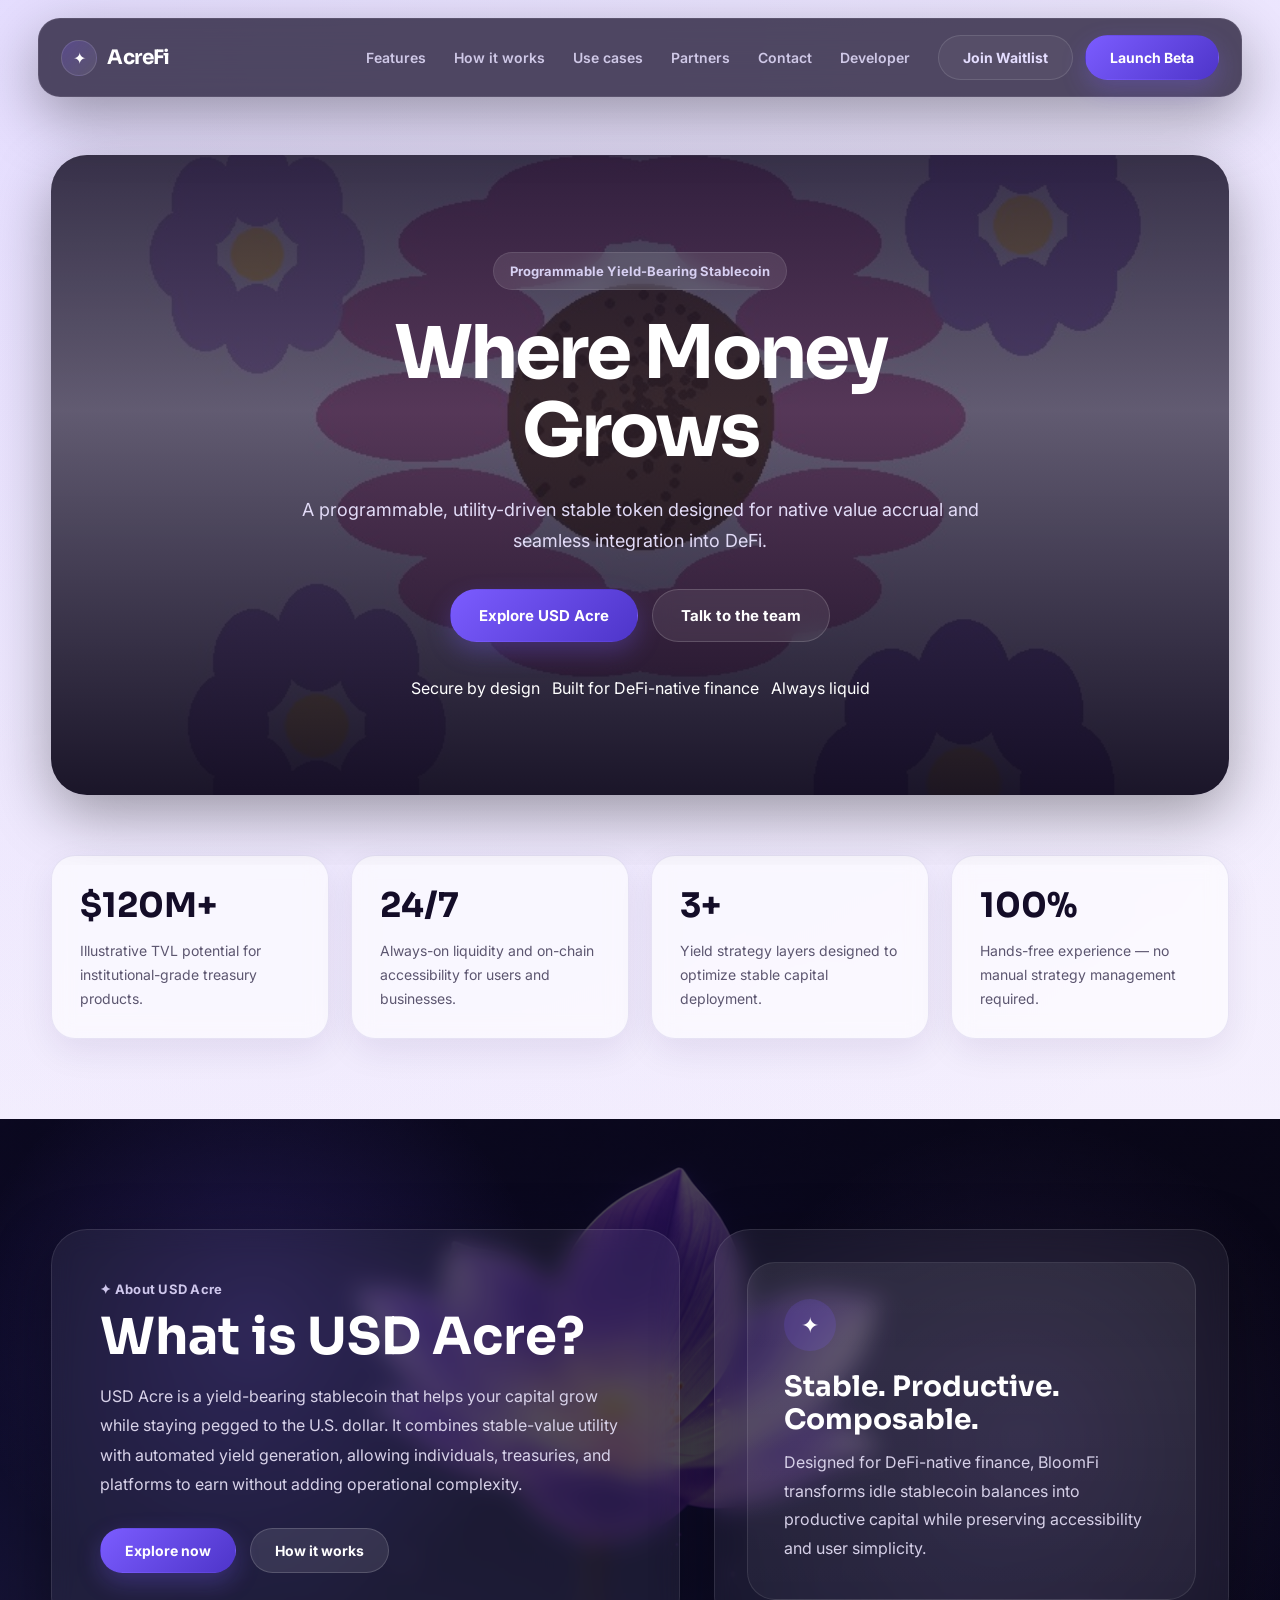
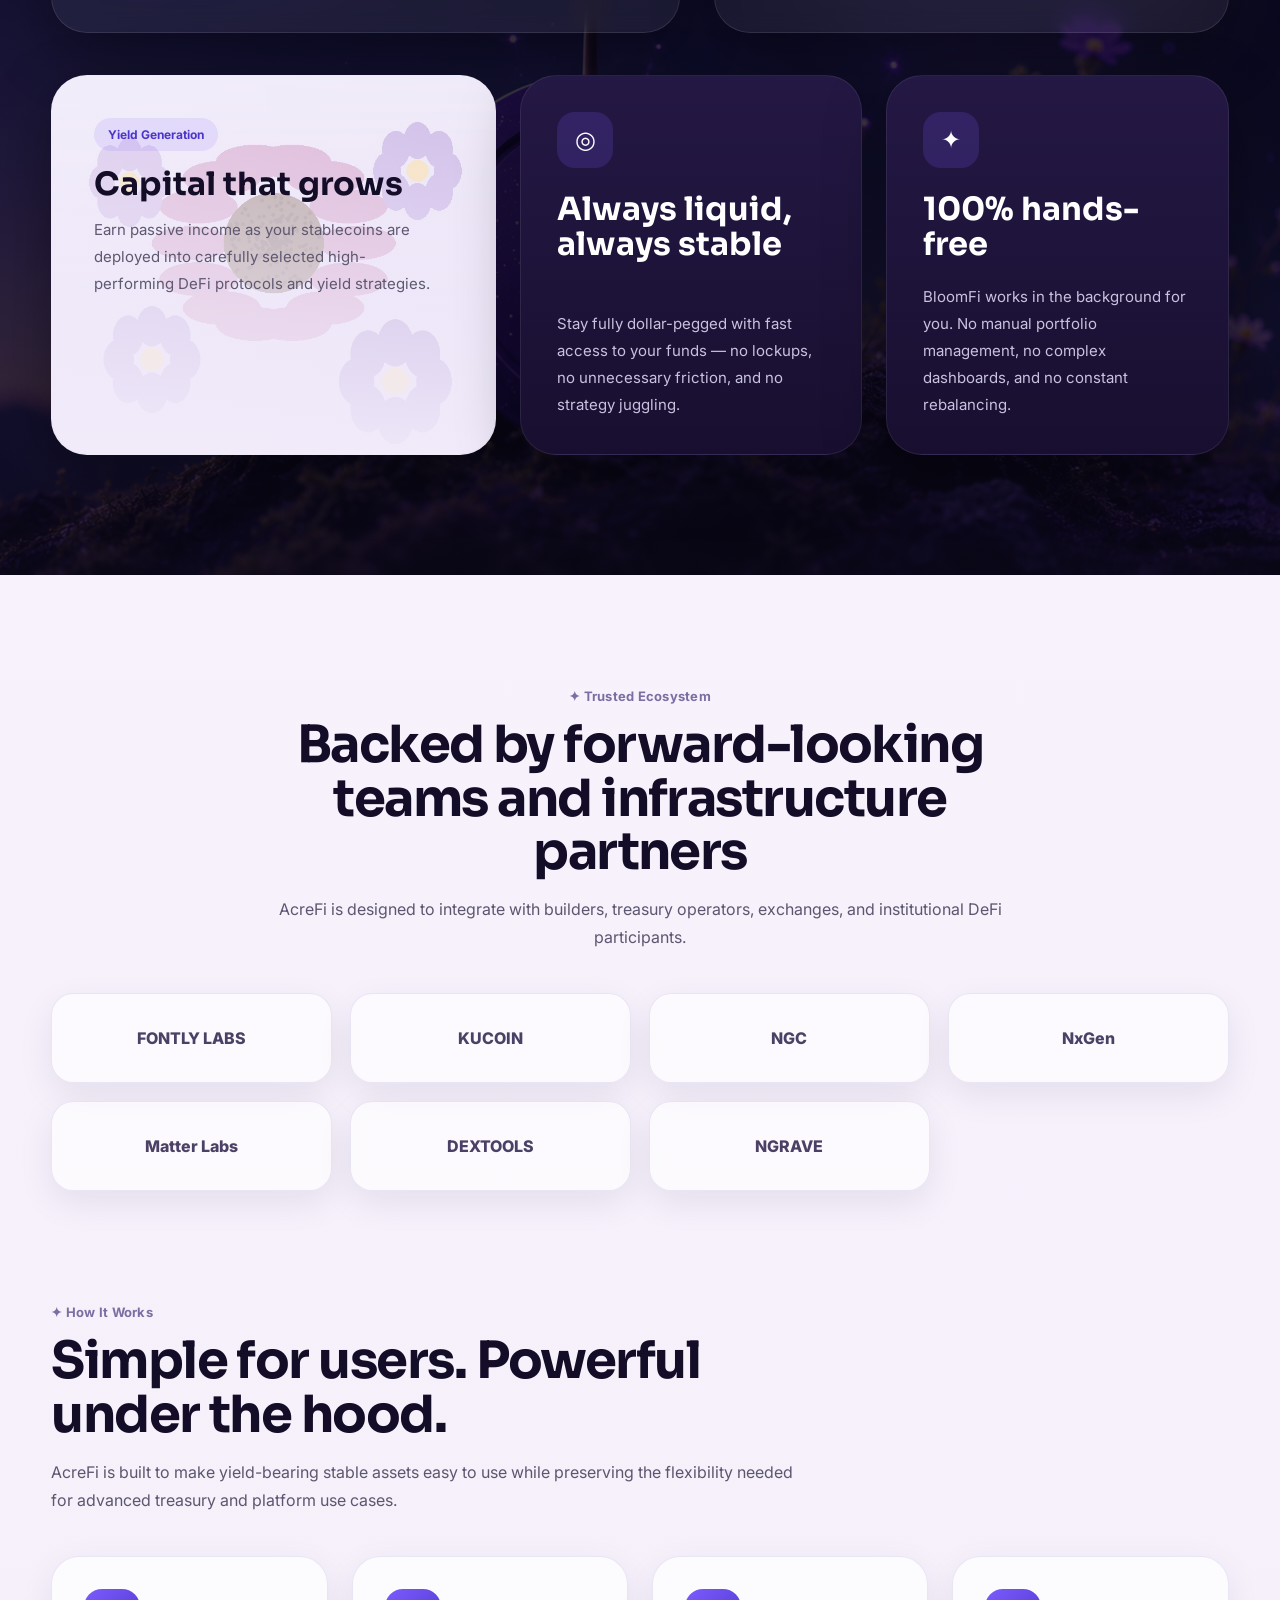
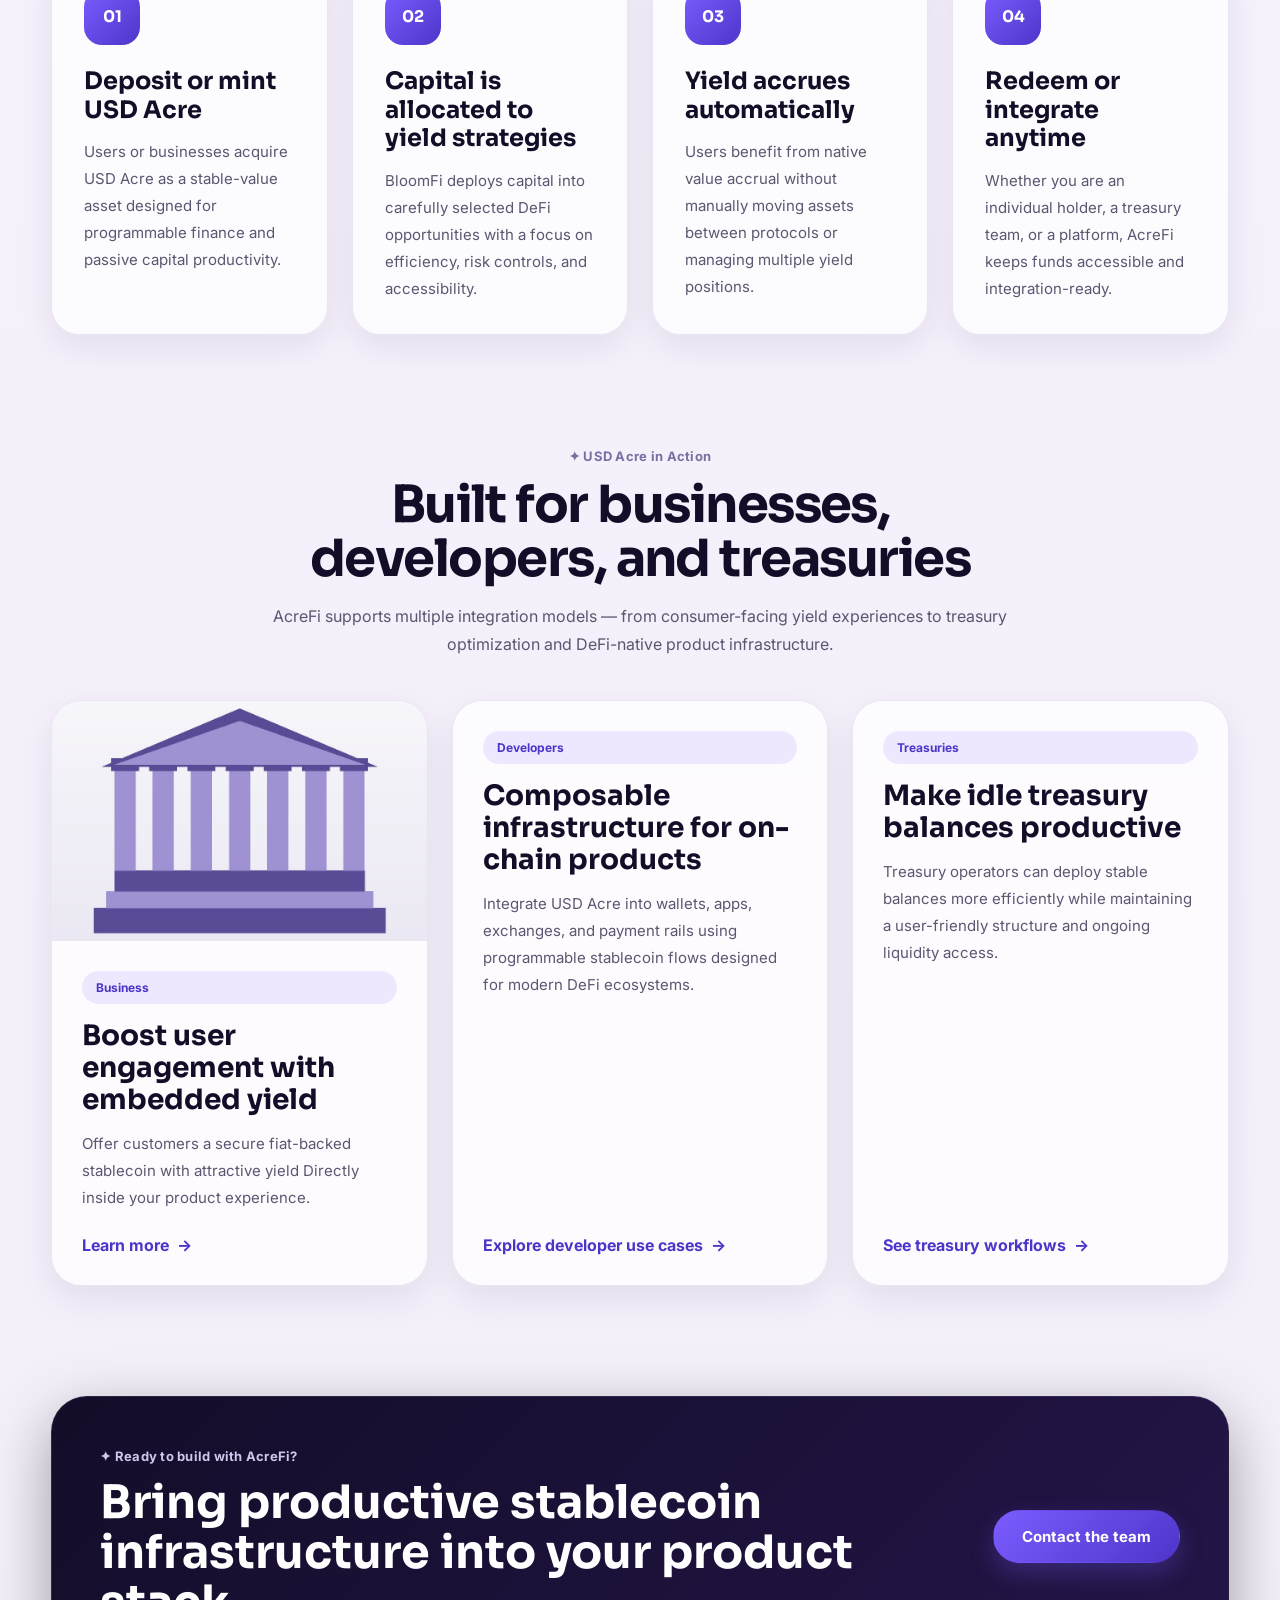
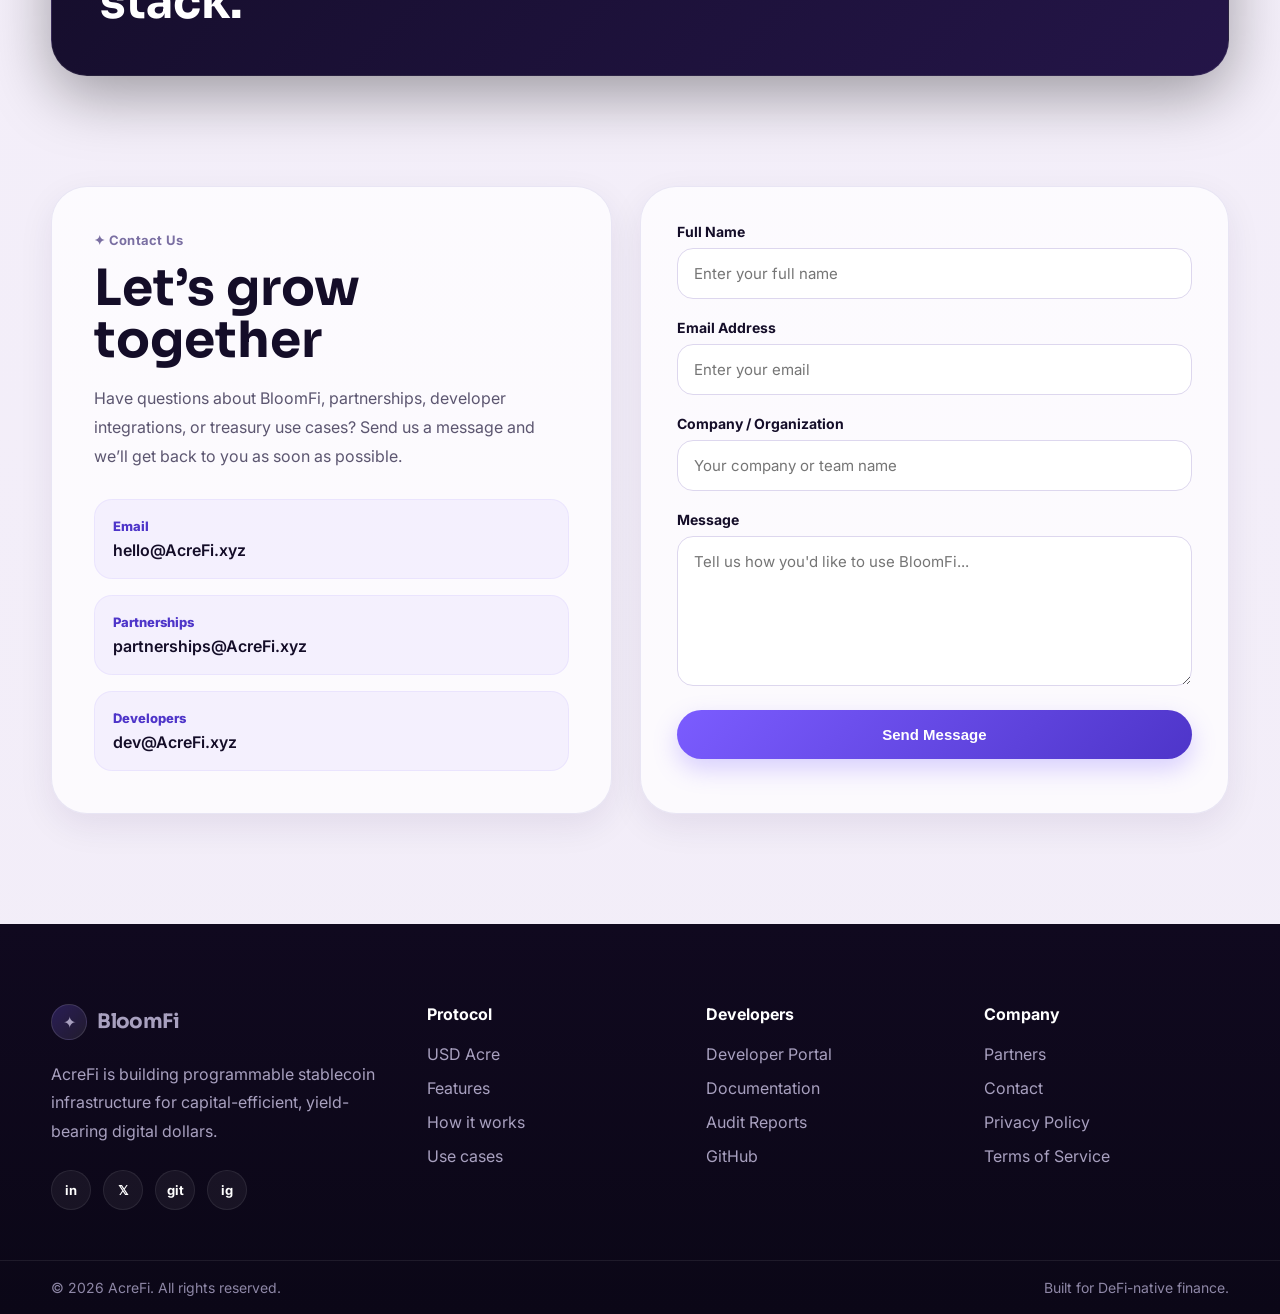
==== commit 10b39ec7: "Update index.html" ====
--- a/index.html
+++ b/index.html
@@ -31,7 +31,7 @@
           <a href="#use-cases">Use cases</a>
           <a href="#partners">Partners</a>
           <a href="#contact">Contact</a>
-          <a href="http://127.0.0.1:5500/developer.html">Developer</a>
+          <a href="developer.html">Developer</a>
         </div>
 
         <div class="nav-actions">
--- a/LP.css
+++ b/LP.css
@@ -1,3 +1,7 @@
+
+
+
+
 /* =========================
    RESET
 ========================= */
@@ -7,7 +11,7 @@
   box-sizing: border-box;
 }
 
-:root {
+:root{
   --bg-main: #f6f2fb;
   --bg-soft: #f1ebfa;
   --bg-card: rgba(255,255,255,0.72);
@@ -28,735 +32,1152 @@
   --border-soft: rgba(93, 73, 170, 0.12);
   --border-dark: rgba(255,255,255,0.08);
 
-  --shadow-soft: 0 12px 35px rgba(33, 15, 75, 0.04);
-  --shadow-dark: 0 20px 50px rgba(11, 6, 26, 0.24);
-}
-
-/* =========================
-   BASE STYLES
-========================= */
-html, body {
+  --shadow-soft: 0 12px 35px rgba(33, 19, 73, 0.08);
+  --shadow-card: 0 20px 50px rgba(24, 14, 55, 0.12);
+  --shadow-dark: 0 20px 60px rgba(0, 0, 0, 0.35);
+
+  --radius-sm: 14px;
+  --radius-md: 22px;
+  --radius-lg: 30px;
+  --radius-xl: 36px;
+
+  --font-heading: "Sora", sans-serif;
+  --font-body: "Inter", sans-serif;
+}
+
+html {
+  scroll-behavior: smooth;
+  scroll-padding-top: 100px;
+}
+
+body {
+  font-family: var(--font-body);
+  color: var(--text-dark);
   overflow-x: hidden;
-  width: 100%;
-}
-
-body {
-  font-family: 'Inter', sans-serif;
-  background-color: var(--bg-main);
-  color: var(--text-body);
-  line-height: 1.5;
-  -webkit-font-smoothing: antialiased;
-}
-
-h1, h2, h3, h4, .brand-text {
-  font-family: 'Sora', sans-serif;
-  color: var(--text-dark);
+  background:
+    radial-gradient(circle at top left, rgba(123, 92, 255, 0.14), transparent 25%),
+    radial-gradient(circle at top right, rgba(151, 123, 255, 0.10), transparent 30%),
+    linear-gradient(180deg, #faf7ff 0%, #f6f1fb 42%, #f2edf8 100%);
+}
+
+img {
+  max-width: 100%;
+  display: block;
 }
 
 a {
   text-decoration: none;
-  color: inherit;
-}
-
-/* =========================
-   LAYOUT COMPONENT UTILITIES
-========================= */
+}
+
 .container {
-  max-width: 1240px;
+  width: min(92%, 1380px);
   margin: 0 auto;
-  padding: 0 32px;
-  width: 100%;
-}
-
-/* =========================
-   HEADER / NAVIGATION LAYOUT
+}
+
+/* =========================
+   GLOBAL
+========================= */
+.section-tag {
+  display: inline-flex;
+  align-items: center;
+  gap: 8px;
+  font-size: 13px;
+  font-weight: 700;
+  color: #7a6fa2;
+  letter-spacing: 0.02em;
+  margin-bottom: 14px;
+}
+
+.section-head {
+  max-width: 760px;
+  margin-bottom: 42px;
+}
+
+.section-head.center {
+  text-align: center;
+  margin-left: auto;
+  margin-right: auto;
+}
+
+.section-head h2 {
+  font-family: var(--font-heading);
+  font-size: clamp(32px, 4vw, 52px);
+  line-height: 1.05;
+  letter-spacing: -0.03em;
+  margin-bottom: 16px;
+}
+
+.section-head p {
+  color: var(--text-body);
+  font-size: 16px;
+  line-height: 1.75;
+}
+
+.eyebrow {
+  display: inline-block;
+  padding: 10px 16px;
+  border-radius: 999px;
+  background: rgba(255,255,255,0.10);
+  border: 1px solid rgba(255,255,255,0.10);
+  color: #d7d0f2;
+  font-size: 13px;
+  font-weight: 700;
+  margin-bottom: 24px;
+  backdrop-filter: blur(10px);
+}
+
+/* =========================
+   BUTTONS
+========================= */
+.btn {
+  display: inline-flex;
+  align-items: center;
+  justify-content: center;
+  gap: 10px;
+  border-radius: 999px;
+  padding: 13px 24px;
+  font-weight: 700;
+  font-size: 14px;
+  transition: all 0.25s ease;
+  border: 1px solid transparent;
+  cursor: pointer;
+}
+
+.btn:hover {
+  transform: translateY(-2px);
+}
+
+.btn-primary {
+  background: linear-gradient(135deg, var(--primary), var(--primary-dark));
+  color: #fff;
+  box-shadow: 0 10px 25px rgba(123, 92, 255, 0.28);
+}
+
+.btn-primary:hover {
+  box-shadow: 0 14px 32px rgba(123, 92, 255, 0.36);
+}
+
+.btn-secondary {
+  background: rgba(255,255,255,0.08);
+  color: #fff;
+  border-color: rgba(255,255,255,0.16);
+  backdrop-filter: blur(10px);
+}
+
+.btn-secondary:hover {
+  background: rgba(255,255,255,0.12);
+}
+
+.btn-outline {
+  background: rgba(255,255,255,0.04);
+  color: #e4ddff;
+  border-color: rgba(255,255,255,0.12);
+}
+
+.btn-outline:hover {
+  background: rgba(255,255,255,0.10);
+}
+
+.btn-ghost-light {
+  background: rgba(255,255,255,0.10);
+  color: #fff;
+  border-color: rgba(255,255,255,0.16);
+}
+
+.btn-ghost-light:hover {
+  background: rgba(255,255,255,0.16);
+}
+
+.btn-lg {
+  padding: 16px 28px;
+  font-size: 15px;
+}
+
+/* =========================
+   HEADER / NAV
 ========================= */
 .site-header {
   position: sticky;
   top: 0;
   z-index: 1000;
-  background: rgba(246, 242, 251, 0.82);
-  backdrop-filter: blur(14px);
-  -webkit-backdrop-filter: blur(14px);
-  border-bottom: 1px solid var(--border-soft);
-  padding: 16px 0;
-  transition: all 0.3s ease;
+  padding: 18px 0;
 }
 
 .navbar {
+  width: min(94%, 1400px);
+  margin: 0 auto;
+  background: rgba(18, 11, 38, 0.72);
+  border: 1px solid rgba(255,255,255,0.08);
+  backdrop-filter: blur(16px);
+  -webkit-backdrop-filter: blur(16px);
+  border-radius: 22px;
+  box-shadow: var(--shadow-dark);
+  padding: 16px 22px;
   display: flex;
   align-items: center;
   justify-content: space-between;
-  position: relative;
-  width: 100%;
-  max-width: 1240px;
-  margin: 0 auto;
-  padding: 0 32px;
-}
-
-.brand {
-  display: flex;
+  gap: 20px;
+}
+
+.brand,
+.footer-brand {
+  display: inline-flex;
   align-items: center;
   gap: 10px;
-  z-index: 1001;
+  color: #fff;
 }
 
 .brand-mark {
-  font-size: 24px;
-  color: var(--primary);
+  width: 36px;
+  height: 36px;
+  border-radius: 50%;
+  display: grid;
+  place-items: center;
+  background: linear-gradient(135deg, rgba(123,92,255,0.25), rgba(255,255,255,0.08));
+  border: 1px solid rgba(255,255,255,0.12);
+  font-size: 16px;
 }
 
 .brand-text {
-  font-size: 21px;
+  font-family: var(--font-heading);
+  font-size: 20px;
   font-weight: 700;
-  letter-spacing: -0.5px;
+  letter-spacing: -0.03em;
+}
+
+.nav-menu {
+  display: flex;
+  align-items: center;
+  gap: 28px;
+  flex: 1;
+  justify-content: space-between;
+}
+
+.nav-links {
+  display: flex;
+  align-items: center;
+  gap: 28px;
+  margin-left: auto;
+}
+
+.nav-links a {
+  color: #cfc8e7;
+  font-size: 14px;
+  font-weight: 600;
+  position: relative;
+  transition: 0.25s ease;
+}
+
+.nav-links a::after {
+  content: "";
+  position: absolute;
+  left: 0;
+  bottom: -7px;
+  width: 0;
+  height: 2px;
+  background: var(--primary-2);
+  transition: width 0.25s ease;
+}
+
+.nav-links a:hover {
+  color: #fff;
+}
+
+.nav-links a:hover::after {
+  width: 100%;
+}
+
+.nav-actions {
+  display: flex;
+  align-items: center;
+  gap: 12px;
 }
 
 .menu-toggle {
   display: none;
-}
-
-.nav-menu {
+  background: transparent;
+  border: none;
+  cursor: pointer;
+}
+
+.menu-toggle span {
+  display: block;
+  width: 24px;
+  height: 2px;
+  background: #fff;
+  margin: 5px 0;
+  border-radius: 20px;
+}
+
+/* =========================
+   HERO
+========================= */
+/* =========================
+   HERO (SINGLE CENTERED BANNER)
+========================= */
+/* =========================
+   HERO (TEXT OVER IMAGE OVERLAY)
+========================= */
+.hero-section {
+  position: relative;
+  padding: 40px 0 70px;
+  overflow: hidden;
+}
+
+.hero-overlay-container {
+  position: relative;
+  z-index: 1;
+  min-height: 640px;
   display: flex;
   align-items: center;
-  justify-content: space-between;
-  flex: 1;
-  margin-left: 50px;
-}
-
-.nav-links {
-  display: flex;
+  justify-content: center;
+  border-radius: var(--radius-xl);
+  overflow: hidden;
+  box-shadow: var(--shadow-dark);
+}
+
+/* Background Visual Container Layered Behind Text */
+.hero-bg-image-wrap {
+  position: absolute;
+  inset: 0;
+  z-index: 0;
+}
+
+.hero-bg-visual {
+  width: 100%;
+  height: 100%;
+  object-fit: cover;
+}
+
+/* Linear shades ensures text remains perfectly crisp and readable */
+.hero-bg-overlay-shade {
+  position: absolute;
+  inset: 0;
+  background: 
+    linear-gradient(to top, rgba(12, 7, 26, 0.90) 0%, rgba(15, 9, 32, 0.45) 60%, rgba(18, 11, 38, 0.75) 100%),
+    linear-gradient(to right, rgba(12, 7, 26, 0.3) 0%, rgba(12, 7, 26, 0.3) 100%);
+}
+
+/* Content layer on top */
+.hero-overlay-content {
+  position: relative;
+  z-index: 2;
+  width: 100%;
+  max-width: 800px;
+  padding: 60px 40px;
+  text-align: center;
+  display: flex;
+  flex-direction: column;
   align-items: center;
-  gap: 32px;
-}
-
-.nav-links a {
+  color: #fff;
+}
+
+.hero-overlay-content h1 {
+  font-family: var(--font-heading);
+  font-size: clamp(44px, 6vw, 74px);
+  line-height: 1.05;
+  letter-spacing: -0.04em;
+  margin-bottom: 24px;
+  color: #fff;
+}
+
+.hero-overlay-content .hero-text {
+  color: #e2dbf7;
+  font-size: 18px;
+  line-height: 1.75;
+  max-width: 680px;
+  margin: 0 auto 32px;
+}
+
+.hero-overlay-content .hero-actions {
+  display: flex;
+  justify-content: center;
+  flex-wrap: wrap;
+  gap: 14px;
+  margin-bottom: 36px;
+}
+
+.hero-overlay-content .hero-trust {
+  display: flex;
+  justify-content: center;
+  flex-wrap: wrap;
+  gap: 12px;
+}
+
+/* Responsive Handling */
+@media (max-width: 768px) {
+  .hero-overlay-container {
+    min-height: auto;
+  }
+  .hero-overlay-content {
+    padding: 45px 20px;
+  }
+}
+
+/* =========================
+   STATS
+========================= */
+.stats-section {
+  margin-top: -10px;
+  padding-bottom: 80px;
+}
+
+.stats-grid {
+  display: grid;
+  grid-template-columns: repeat(4, 1fr);
+  gap: 22px;
+}
+
+.stat-card {
+  background: rgba(255,255,255,0.62);
+  border: 1px solid var(--border-soft);
+  border-radius: 24px;
+  padding: 28px;
+  box-shadow: var(--shadow-soft);
+  backdrop-filter: blur(10px);
+}
+
+.stat-card h3 {
+  font-family: var(--font-heading);
+  font-size: 34px;
+  margin-bottom: 12px;
+  color: var(--text-dark);
+}
+
+.stat-card p {
+  color: var(--text-body);
+  line-height: 1.7;
+  font-size: 14px;
+}
+
+/* =========================
+   DARK FEATURE WRAP
+========================= */
+.feature-background-wrap {
+  position: relative;
+  padding: 110px 0 120px;
+  background:
+    linear-gradient(rgba(10, 7, 22, 0.72), rgba(10, 7, 22, 0.84)),
+    url("flower.png") center center / cover no-repeat;
+  overflow: hidden;
+}
+
+.feature-bg-overlay {
+  position: absolute;
+  inset: 0;
+  background:
+    radial-gradient(circle at 20% 20%, rgba(123,92,255,0.20), transparent 22%),
+    radial-gradient(circle at 80% 30%, rgba(172,128,255,0.12), transparent 25%);
+  pointer-events: none;
+}
+
+.feature-background-wrap .container {
+  position: relative;
+  z-index: 2;
+}
+
+.about-section {
+  display: grid;
+  grid-template-columns: 1.1fr 0.9fr;
+  gap: 34px;
+  align-items: stretch;
+  margin-bottom: 42px;
+}
+
+.about-left,
+.about-right {
+  border-radius: var(--radius-xl);
+  background: rgba(255,255,255,0.06);
+  border: 1px solid rgba(255,255,255,0.10);
+  backdrop-filter: blur(12px);
+  box-shadow: var(--shadow-dark);
+}
+
+.about-left {
+  padding: 48px;
+}
+
+.about-left .section-tag {
+  color: #cfc7ec;
+}
+
+.about-left h2 {
+  font-family: var(--font-heading);
+  font-size: clamp(34px, 4vw, 56px);
+  line-height: 1.02;
+  color: #fff;
+  margin-bottom: 18px;
+}
+
+.about-left p {
+  color: #d8d2e9;
+  font-size: 16px;
+  line-height: 1.85;
+  max-width: 720px;
+}
+
+.about-actions {
+  display: flex;
+  flex-wrap: wrap;
+  gap: 14px;
+  margin-top: 28px;
+}
+
+.about-right {
+  padding: 32px;
+  display: flex;
+  align-items: center;
+}
+
+.about-highlight-card {
+  width: 100%;
+  background: linear-gradient(180deg, rgba(255,255,255,0.08), rgba(255,255,255,0.04));
+  border: 1px solid rgba(255,255,255,0.10);
+  border-radius: 28px;
+  padding: 36px;
+}
+
+.highlight-icon {
+  width: 52px;
+  height: 52px;
+  display: grid;
+  place-items: center;
+  border-radius: 50%;
+  background: rgba(123,92,255,0.18);
+  color: #fff;
+  font-size: 22px;
+  margin-bottom: 20px;
+}
+
+.about-highlight-card h3 {
+  color: #fff;
+  font-family: var(--font-heading);
+  font-size: 28px;
+  line-height: 1.15;
+  margin-bottom: 12px;
+}
+
+.about-highlight-card p {
+  color: #d6d0e8;
+  line-height: 1.8;
+}
+
+/* =========================
+   FEATURES
+========================= */
+.features-grid {
+  display: grid;
+  grid-template-columns: 1.3fr 1fr 1fr;
+  gap: 24px;
+}
+
+.feature-card {
+  position: relative;
+  min-height: 380px;
+  border-radius: var(--radius-xl);
+  overflow: hidden;
+  box-shadow: var(--shadow-dark);
+}
+
+.feature-card-large {
+  background: #ece7f5;
+  border: 1px solid rgba(255,255,255,0.12);
+}
+
+.feature-card-image-wrap {
+  position: absolute;
+  inset: 0;
+}
+
+.feature-card-image {
+  width: 100%;
+  height: 100%;
+  object-fit: cover;
+}
+
+.feature-image-overlay {
+  position: absolute;
+  inset: 0;
+  background:
+    linear-gradient(to top, rgba(241, 235, 250, 0.96), rgba(241, 235, 250, 0.48)),
+    linear-gradient(to right, rgba(255,255,255,0.22), transparent);
+}
+
+.feature-card-content {
+  position: relative;
+  z-index: 2;
+  padding: 42px;
+  max-width: 420px;
+}
+
+.feature-pill,
+.usecase-pill {
+  display: inline-block;
+  padding: 9px 14px;
+  border-radius: 999px;
+  background: rgba(123,92,255,0.12);
+  color: var(--primary-dark);
+  font-size: 12px;
+  font-weight: 700;
+  margin-bottom: 16px;
+}
+
+.feature-card-content h3,
+.dark-card h3 {
+  font-family: var(--font-heading);
+  font-size: 32px;
+  line-height: 1.1;
+  margin-bottom: 14px;
+}
+
+.feature-card-content p {
+  color: #5e5871;
+  line-height: 1.8;
   font-size: 15px;
-  font-weight: 500;
+}
+
+.dark-card {
+  padding: 36px;
+  background:
+    linear-gradient(180deg, #241844 0%, #180f30 100%);
+  border: 1px solid rgba(255,255,255,0.08);
+  color: #fff;
+  display: flex;
+  flex-direction: column;
+}
+
+.feature-icon {
+  width: 56px;
+  height: 56px;
+  border-radius: 18px;
+  display: grid;
+  place-items: center;
+  background: rgba(123,92,255,0.18);
+  color: #fff;
+  font-size: 24px;
+  margin-bottom: 24px;
+}
+
+.dark-card p {
+  color: #c9c2de;
+  line-height: 1.8;
+  margin-top: auto;
+  font-size: 15px;
+}
+
+/* =========================
+   PARTNERS
+========================= */
+.partners-section {
+  padding: 110px 0;
+}
+
+.partners-grid {
+  display: grid;
+  grid-template-columns: repeat(4, 1fr);
+  gap: 18px;
+}
+
+.partner-item {
+  background: rgba(255,255,255,0.65);
+  border: 1px solid var(--border-soft);
+  border-radius: 22px;
+  padding: 28px 18px;
+  text-align: center;
+  font-weight: 800;
+  color: #4b4166;
+  box-shadow: var(--shadow-soft);
+  transition: 0.25s ease;
+  min-height: 90px;
+  display: grid;
+  place-items: center;
+}
+
+.partner-item:hover {
+  transform: translateY(-4px);
+  background: rgba(255,255,255,0.85);
+}
+
+/* =========================
+   HOW IT WORKS
+========================= */
+.how-section {
+  padding: 0 0 110px;
+}
+
+.steps-grid {
+  display: grid;
+  grid-template-columns: repeat(4, 1fr);
+  gap: 24px;
+}
+
+.step-card {
+  background: rgba(255,255,255,0.72);
+  border: 1px solid var(--border-soft);
+  border-radius: 28px;
+  padding: 32px;
+  box-shadow: var(--shadow-soft);
+  min-height: 290px;
+}
+
+.step-number {
+  width: 56px;
+  height: 56px;
+  border-radius: 18px;
+  background: linear-gradient(135deg, var(--primary), var(--primary-dark));
+  color: #fff;
+  display: grid;
+  place-items: center;
+  font-family: var(--font-heading);
+  font-weight: 700;
+  margin-bottom: 22px;
+}
+
+.step-card h3 {
+  font-family: var(--font-heading);
+  font-size: 24px;
+  line-height: 1.2;
+  margin-bottom: 14px;
+}
+
+.step-card p {
   color: var(--text-body);
-  transition: color 0.2s ease;
-}
-
-.nav-links a:hover {
-  color: var(--primary);
-}
-
-.nav-actions {
-  display: flex;
-  align-items: center;
-  gap: 16px;
-}
-
-/* =========================
-   BUTTON SYSTEMS
-========================= */
-.btn {
+  line-height: 1.8;
+  font-size: 15px;
+}
+
+/* =========================
+   USE CASES
+========================= */
+.usecases-section {
+  padding: 0 0 110px;
+}
+
+.usecases-grid {
+  display: grid;
+  grid-template-columns: repeat(3, 1fr);
+  gap: 24px;
+}
+
+.usecase-card {
+  background: rgba(255,255,255,0.76);
+  border: 1px solid var(--border-soft);
+  border-radius: 30px;
+  overflow: hidden;
+  box-shadow: var(--shadow-soft);
+  min-height: 100%;
+  display: flex;
+  flex-direction: column;
+}
+
+.usecase-img {
+  width: 100%;
+  height: 240px;
+  object-fit: cover;
+}
+
+.usecase-content {
+  padding: 30px;
+  display: flex;
+  flex-direction: column;
+  height: 100%;
+}
+
+.usecase-content h3 {
+  font-family: var(--font-heading);
+  font-size: 28px;
+  line-height: 1.15;
+  margin-bottom: 14px;
+}
+
+.usecase-content p {
+  color: var(--text-body);
+  line-height: 1.8;
+  font-size: 15px;
+  margin-bottom: 24px;
+}
+
+.text-link {
+  margin-top: auto;
   display: inline-flex;
   align-items: center;
   gap: 8px;
-  padding: 12px 24px;
-  border-radius: 14px;
-  font-size: 15px;
+  color: var(--primary-dark);
+  font-weight: 700;
+}
+
+.text-link span {
+  transition: transform 0.2s ease;
+}
+
+.text-link:hover span {
+  transform: translateX(4px);
+}
+
+/* =========================
+   CTA BAND
+========================= */
+.cta-band {
+  padding-bottom: 110px;
+}
+
+.cta-band-inner {
+  background:
+    linear-gradient(135deg, #140d29 0%, #241548 100%);
+  border: 1px solid rgba(255,255,255,0.08);
+  border-radius: var(--radius-xl);
+  padding: 48px;
+  display: flex;
+  align-items: center;
+  justify-content: space-between;
+  gap: 24px;
+  box-shadow: var(--shadow-dark);
+}
+
+.cta-band-left h2 {
+  color: #fff;
+  font-family: var(--font-heading);
+  font-size: clamp(30px, 4vw, 46px);
+  line-height: 1.08;
+  max-width: 800px;
+}
+
+.cta-band .section-tag {
+  color: #cfc7ec;
+}
+
+/* =========================
+   CONTACT
+========================= */
+.contact-section {
+  padding-bottom: 110px;
+}
+
+.contact-grid {
+  display: grid;
+  grid-template-columns: 1fr 1.05fr;
+  gap: 28px;
+  align-items: stretch;
+}
+
+.contact-left,
+.contact-form-box {
+  background: rgba(255,255,255,0.72);
+  border: 1px solid var(--border-soft);
+  border-radius: var(--radius-xl);
+  box-shadow: var(--shadow-soft);
+}
+
+.contact-left {
+  padding: 42px;
+}
+
+.contact-left h2 {
+  font-family: var(--font-heading);
+  font-size: clamp(32px, 4vw, 50px);
+  line-height: 1.04;
+  margin-bottom: 18px;
+}
+
+.contact-left p {
+  color: var(--text-body);
+  line-height: 1.8;
+  font-size: 16px;
+  max-width: 560px;
+  margin-bottom: 28px;
+}
+
+.contact-points {
+  display: grid;
+  gap: 16px;
+}
+
+.contact-point {
+  background: rgba(123,92,255,0.06);
+  border: 1px solid rgba(123,92,255,0.08);
+  border-radius: 18px;
+  padding: 18px;
+}
+
+.contact-point-title {
+  display: block;
+  font-size: 13px;
+  font-weight: 800;
+  color: var(--primary-dark);
+  margin-bottom: 6px;
+}
+
+.contact-point-text {
+  color: var(--text-dark);
   font-weight: 600;
-  cursor: pointer;
-  transition: all 0.2s ease;
-}
-
-.btn-primary {
-  background: var(--primary);
-  color: #ffffff;
-  border: none;
-}
-
-.btn-primary:hover {
-  background: var(--primary-dark);
-  transform: translateY(-1px);
-}
-
-.btn-outline {
-  background: transparent;
-  color: var(--text-dark);
-  border: 1px solid var(--border-soft);
-}
-
-.btn-outline:hover {
-  background: rgba(123, 92, 255, 0.04);
-  border-color: var(--primary-2);
-}
-
-/* =========================
-   CORE COMPONENT BLOCKS
-========================= */
-.hero-section {
-  padding: 40px 0 80px 0;
-}
-
-.hero-grid {
-  display: grid;
-  grid-template-columns: 1.1fr 0.9fr;
-  gap: 32px;
-  align-items: stretch;
-}
-
-.hero-main-card {
-  background: var(--bg-card);
-  border: 1px solid var(--border-soft);
-  border-radius: 32px;
-  display: flex;
-  flex-direction: column;
-  overflow: hidden;
-  box-shadow: var(--shadow-soft);
-}
-
-.hero-left {
-  padding: 64px 54px;
-  display: flex;
-  flex-direction: column;
-  justify-content: center;
-  flex: 1;
-}
-
-.tag-container {
-  margin-bottom: 24px;
-}
-
-.eyebrow {
-  display: inline-block;
-  background: var(--bg-soft);
-  color: var(--primary);
-  padding: 6px 14px;
-  border-radius: 10px;
-  font-size: 13px;
-  font-weight: 600;
-  letter-spacing: 0.2px;
-}
-
-.hero-left h1 {
-  font-size: 56px;
-  font-weight: 800;
-  line-height: 1.15;
-  letter-spacing: -1.5px;
+}
+
+.contact-form-box {
+  padding: 36px;
+}
+
+.input-group {
   margin-bottom: 20px;
 }
 
-.hero-text {
-  font-size: 17px;
-  color: var(--text-body);
-  margin-bottom: 36px;
-  max-width: 480px;
-}
-
-.hero-actions {
-  display: flex;
-  gap: 16px;
-}
-
-.hero-visual {
-  background: var(--bg-dark-2);
-  border-radius: 32px;
-  position: relative;
-  overflow: hidden;
-  box-shadow: var(--shadow-dark);
-  display: flex;
-  align-items: center;
-  justify-content: center;
-  min-height: 520px;
-}
-
-.hero-bg-glow {
-  position: absolute;
-  width: 400px;
-  height: 400px;
-  background: radial-gradient(circle, rgba(123,92,255,0.15) 0%, rgba(0,0,0,0) 70%);
-  z-index: 1;
-  pointer-events: none;
-}
-
-.glow-1 { top: -100px; right: -100px; }
-.glow-2 { bottom: -150px; left: -150px; }
-
-.section-tag {
-  display: inline-block;
-  color: var(--primary);
+.input-group label {
+  display: block;
+  margin-bottom: 8px;
   font-size: 14px;
   font-weight: 700;
-  text-transform: uppercase;
-  letter-spacing: 1.5px;
-  margin-bottom: 12px;
-}
-
-.section-title {
-  font-size: 38px;
-  font-weight: 800;
-  letter-spacing: -0.5px;
-  margin-bottom: 16px;
-}
-
-.section-desc {
+  color: var(--text-dark);
+}
+
+.input-group input,
+.input-group textarea {
+  width: 100%;
+  border: 1px solid #ddd7ee;
+  background: rgba(255,255,255,0.92);
+  border-radius: 16px;
+  padding: 15px 16px;
+  font-size: 15px;
+  outline: none;
+  font-family: var(--font-body);
+  transition: 0.25s ease;
+  color: var(--text-dark);
+}
+
+.input-group textarea {
+  min-height: 150px;
+  resize: vertical;
+}
+
+.input-group input:focus,
+.input-group textarea:focus {
+  border-color: var(--primary);
+  box-shadow: 0 0 0 4px rgba(123,92,255,0.12);
+}
+
+.contact-btn {
+  width: 100%;
+  border: none;
+  padding: 16px;
+  font-size: 15px;
+}
+
+/* =========================
+   FOOTER
+========================= */
+.main-footer {
+  background:
+    linear-gradient(180deg, #10091f 0%, #0b0717 100%);
+  color: #fff;
+  padding-top: 80px;
+}
+
+.footer-grid {
+  display: grid;
+  grid-template-columns: 1.4fr 1fr 1fr 1fr;
+  gap: 34px;
+  padding-bottom: 50px;
+}
+
+.footer-brand-text {
+  color: #a8a0bf;
+  line-height: 1.8;
+  max-width: 360px;
+  margin: 20px 0 24px;
+}
+
+.footer-col h4 {
   font-size: 16px;
-  color: var(--text-body);
-  max-width: 580px;
-  margin-bottom: 40px;
-}
-
-/* =========================
-   ABOUT SECTION LAYOUT
-========================= */
-.about-section {
-  padding: 80px 0;
-  display: flex;
-  gap: 32px;
-}
-
-.about-left {
-  flex: 1.1;
-  background: var(--bg-card-strong);
-  border: 1px solid var(--border-soft);
-  padding: 54px;
-  border-radius: 32px;
-  box-shadow: var(--shadow-soft);
-}
-
-.about-right {
-  flex: 0.9;
-  background: var(--bg-dark-2);
-  color: #ffffff;
-  padding: 54px;
-  border-radius: 32px;
-  box-shadow: var(--shadow-dark);
-  position: relative;
-  overflow: hidden;
-}
-
-.about-right h2, .about-right h3 {
-  color: #ffffff;
-}
-
-.about-actions {
-  display: flex;
-  gap: 16px;
-  margin-top: 32px;
-}
-
-/* =========================
-   GRID MATRIX PATTERNS
-========================= */
-.features-grid, .steps-grid, .usecases-grid {
-  display: grid;
-  grid-template-columns: repeat(3, 1fr);
-  gap: 24px;
-  margin-top: 48px;
-}
-
-.feature-card, .step-card, .usecase-card {
-  background: var(--bg-card);
-  border: 1px solid var(--border-soft);
-  padding: 36px;
-  border-radius: 24px;
-  box-shadow: var(--shadow-soft);
-  transition: transform 0.3s ease, border-color 0.3s ease;
-}
-
-.feature-card:hover, .step-card:hover, .usecase-card:hover {
-  transform: translateY(-4px);
-  border-color: var(--primary-2);
-}
-
-.card-icon {
-  font-size: 28px;
-  margin-bottom: 24px;
-  color: var(--primary);
-}
-
-.feature-card h3, .step-card h3, .usecase-card h3 {
-  font-size: 20px;
+  margin-bottom: 20px;
+  color: #fff;
   font-weight: 700;
-  margin-bottom: 12px;
-}
-
-/* =========================
-   STATS STRIP BAND LAYOUT
-========================= */
-.stats-section {
-  padding: 60px 0;
-}
-
-.stats-grid {
-  display: grid;
-  grid-template-columns: repeat(4, 1fr);
-  gap: 24px;
-  background: var(--bg-dark-2);
-  padding: 48px;
-  border-radius: 32px;
-  box-shadow: var(--shadow-dark);
-}
-
-.stat-item {
-  text-align: center;
-}
-
-.stat-number {
-  font-family: 'Sora', sans-serif;
-  font-size: 42px;
-  font-weight: 800;
-  color: #ffffff;
-  margin-bottom: 4px;
-}
-
-.stat-label {
-  color: var(--text-light);
-  font-size: 14px;
-  font-weight: 500;
-}
-
-/* =========================
-   PARTNERS MATRIX GRID
-========================= */
-.partners-section {
-  padding: 80px 0;
-  text-align: center;
-}
-
-.partners-grid {
-  display: grid;
-  grid-template-columns: repeat(4, 1fr);
-  gap: 24px;
-  margin-top: 40px;
-}
-
-.partner-logo {
-  background: var(--bg-card);
-  border: 1px solid var(--border-soft);
-  padding: 32px;
-  border-radius: 20px;
-  font-family: 'Sora', sans-serif;
-  font-weight: 700;
-  font-size: 18px;
-  color: var(--text-muted);
-  box-shadow: var(--shadow-soft);
-}
-
-/* =========================
-   CTA BAND STRIP BLOCK
-========================= */
-.cta-section {
-  padding: 60px 0;
-}
-
-.cta-band-inner {
-  background: linear-gradient(135deg, var(--primary) 0%, var(--primary-dark) 100%);
-  padding: 54px 64px;
-  border-radius: 32px;
-  display: flex;
-  align-items: center;
-  justify-content: space-between;
-  gap: 32px;
-  box-shadow: 0 20px 45px rgba(123, 92, 255, 0.2);
-}
-
-.cta-band-inner h2 {
-  color: #ffffff;
-  font-size: 34px;
-  font-weight: 800;
-  letter-spacing: -0.5px;
-}
-
-.cta-band-inner p {
-  color: rgba(255, 255, 255, 0.85);
-  font-size: 16px;
-  margin-top: 8px;
-  max-width: 500px;
-}
-
-/* =========================
-   CONTACT GRID COMPONENT
-========================= */
-.contact-section {
-  padding: 80px 0;
-}
-
-.contact-grid {
-  display: grid;
-  grid-template-columns: 0.9fr 1.1fr;
-  gap: 32px;
-}
-
-.contact-left {
-  padding: 32px 0;
-}
-
-.contact-form-box {
-  background: var(--bg-card-strong);
-  border: 1px solid var(--border-soft);
-  padding: 48px;
-  border-radius: 32px;
-  box-shadow: var(--shadow-soft);
-}
-
-.form-group {
-  margin-bottom: 20px;
-}
-
-.form-group label {
-  display: block;
-  font-size: 14px;
-  font-weight: 600;
-  color: var(--text-dark);
-  margin-bottom: 8px;
-}
-
-.form-group input, .form-group textarea {
-  width: 100%;
-  padding: 14px 16px;
-  border-radius: 12px;
-  border: 1px solid var(--border-soft);
-  background: #ffffff;
-  font-family: 'Inter', sans-serif;
-  font-size: 15px;
-  color: var(--text-dark);
-  outline: none;
-  transition: border-color 0.2s ease;
-}
-
-.form-group input:focus, .form-group textarea:focus {
-  border-color: var(--primary);
-}
-
-/* =========================
-   FOOTER STRUCTURE ARCHITECTURE
-========================= */
-.main-footer {
-  background: var(--bg-dark);
-  color: var(--text-light);
-  padding: 80px 0 40px 0;
-  border-top: 1px solid var(--border-dark);
-}
-
-.footer-grid {
-  display: grid;
-  grid-template-columns: 1.2fr repeat(3, 0.6fr);
-  gap: 48px;
-  margin-bottom: 60px;
-}
-
-.footer-brand {
-  display: flex;
-  align-items: center;
-  gap: 10px;
-  margin-bottom: 20px;
-}
-
-.footer-brand .brand-text {
-  color: #ffffff;
-}
-
-.footer-brand-text {
-  color: var(--text-muted);
-  font-size: 14px;
-  line-height: 1.6;
-  margin-bottom: 24px;
-  max-width: 260px;
-}
-
-.social-links {
-  display: flex;
-  gap: 14px;
-}
-
-.social-links a {
-  width: 36px;
-  height: 36px;
-  border-radius: 10px;
-  background: var(--bg-dark-2);
-  border: 1px solid var(--border-dark);
-  display: flex;
-  align-items: center;
-  justify-content: center;
-  font-size: 14px;
-  color: var(--text-light);
-  transition: all 0.2s ease;
-}
-
-.social-links a:hover {
-  background: var(--primary);
-  color: #ffffff;
-  border-color: var(--primary);
-}
-
-.footer-col h4 {
-  color: #ffffff;
-  font-size: 15px;
-  font-weight: 600;
-  margin-bottom: 24px;
 }
 
 .footer-col ul {
   list-style: none;
 }
 
-.footer-col ul li {
-  margin-bottom: 12px;
-}
-
-.footer-col ul li a {
+.footer-col li {
+  margin-bottom: 14px;
+}
+
+.footer-col a {
+  color: #a8a0bf;
+  transition: 0.25s ease;
+}
+
+.footer-col a:hover {
+  color: #fff;
+}
+
+.social-links {
+  display: flex;
+  gap: 12px;
+}
+
+.social-links a {
+  width: 40px;
+  height: 40px;
+  border-radius: 50%;
+  display: grid;
+  place-items: center;
+  background: rgba(255,255,255,0.05);
+  border: 1px solid rgba(255,255,255,0.08);
+  color: #fff;
+  font-size: 13px;
+  font-weight: 700;
+  transition: 0.25s ease;
+}
+
+.social-links a:hover {
+  transform: translateY(-2px);
+  background: rgba(123,92,255,0.24);
+}
+
+.footer-bottom {
+  border-top: 1px solid rgba(255,255,255,0.08);
+  padding: 18px 0;
+}
+
+.footer-bottom-inner {
+  display: flex;
+  justify-content: space-between;
+  gap: 20px;
+  flex-wrap: wrap;
+}
+
+.footer-bottom-inner p {
+  color: #8e87a6;
   font-size: 14px;
-  color: var(--text-muted);
-  transition: color 0.2s ease;
-}
-
-.footer-col ul li a:hover {
-  color: #ffffff;
-}
-
-.footer-bottom {
-  border-top: 1px solid var(--border-dark);
-  padding-top: 32px;
-}
-
-.footer-bottom-inner {
-  display: flex;
-  align-items: center;
-  justify-content: space-between;
-  font-size: 13px;
-  color: var(--text-muted);
-}
-
-/* ==================================
-   RESPONSIVE LAYOUT MEDIA QUERIES
-================================== */
-@media (max-width: 980px) {
-  .hero-grid {
+}
+
+/* ==========================================================================
+   ADDITIONAL MOBILE RESPONSIVENESS (DO NOT ALTER UPPER CODE)
+   ========================================================================== */
+@media (max-width: 1024px) {
+  .features-grid {
+    grid-template-columns: 1fr 1fr;
+  }
+  .feature-card-large {
+    grid-column: span 2;
+  }
+  .partners-grid {
+    grid-template-columns: repeat(3, 1fr);
+  }
+}
+
+@media (max-width: 768px) {
+  /* Global Headings adjustments for small screens */
+  .section-head h2 {
+    font-size: 28px;
+  }
+  
+  /* Hero Text Adjustments */
+  .hero-overlay-content h1 {
+    font-size: 38px;
+  }
+  .hero-overlay-content .hero-text {
+    font-size: 15px;
+  }
+
+  /* Stats Section Stacked */
+  .stats-grid {
+    grid-template-columns: repeat(2, 1fr);
+    gap: 16px;
+  }
+
+  /* About Section Stacked Layout */
+  .about-section {
     grid-template-columns: 1fr;
-  }
-  .about-section {
-    flex-direction: column;
-  }
-  .footer-grid {
-    grid-template-columns: 1fr repeat(3, 1fr);
-  }
-}
-
-@media (max-width: 768px) {
-  .container, .navbar {
-    padding: 0 20px;
-  }
-
-  /* Display Hamburger On Mobile screens */
-  .menu-toggle {
-    display: flex !important;
-    flex-direction: column;
-    justify-content: space-between;
-    width: 24px;
-    height: 18px;
-    background: transparent;
-    border: none;
-    cursor: pointer;
-    z-index: 1001;
-    margin-left: auto;
-  }
-
-  .menu-toggle span {
-    display: block;
-    width: 100%;
-    height: 2px;
-    background-color: var(--text-dark);
-    transition: all 0.3s ease;
-  }
-
-  /* Mobile slide drawer logic */
-  .nav-menu {
-    position: fixed;
-    top: 0;
-    right: -100%;
-    width: 280px; 
-    height: 100vh;
-    background: #120b26;
-    box-shadow: -10px 0 30px rgba(0, 0, 0, 0.6);
-    flex-direction: column;
-    align-items: flex-start;
-    justify-content: flex-start;
-    padding: 100px 30px 40px 30px;
-    transition: right 0.3s cubic-bezier(0.4, 0, 0.2, 1);
-    z-index: 1000;
-    margin-left: 0;
-  }
-
-  .nav-menu.active {
-    right: 0; 
-  }
-
-  .nav-menu .nav-links a {
-    color: #ffffff !important;
-  }
-
-  .nav-links {
-    flex-direction: column;
-    align-items: flex-start;
+    gap: 20px;
+  }
+  .about-left {
+    padding: 30px 20px;
+  }
+
+  /* Features Grid Stacked */
+  .features-grid {
+    grid-template-columns: 1fr;
+  }
+  .feature-card-large {
+    grid-column: span 1;
+  }
+  .feature-card {
+    min-height: 320px;
+  }
+
+  /* Partners Grid Grid Adjustment */
+  .partners-grid {
+    grid-template-columns: repeat(2, 1fr);
+    gap: 12px;
+  }
+
+  /* How it Works / Steps Grid Stacked */
+  .steps-grid {
+    grid-template-columns: 1fr;
+    gap: 16px;
+  }
+  .step-card {
+    min-height: auto;
+  }
+
+  /* Use Cases Grid Stacked */
+  .usecases-grid {
+    grid-template-columns: 1fr;
     gap: 24px;
-    width: 100%;
-    margin-bottom: 40px;
-  }
-
-  .nav-actions {
-    flex-direction: column;
-    width: 100%;
-    gap: 16px;
-  }
-
-  .nav-actions .btn {
-    width: 100%;
-    justify-content: center;
-  }
-
-  .nav-actions .btn-outline {
-    color: #ffffff;
-    border-color: rgba(255, 255, 255, 0.2);
-  }
-
-  .hero-left {
-    padding: 42px 24px;
-  }
-
-  .hero-visual {
-    min-height: 380px;
-  }
-
-  .about-left, .about-right, .contact-left, .contact-form-box {
-    padding: 32px 24px;
-  }
-
-  .features-grid, .steps-grid, .usecases-grid, .stats-grid, .partners-grid, .contact-grid {
-    grid-template-columns: 1fr !important;
-    gap: 20px;
-  }
-
+  }
+
+  /* CTA Band Adjustments */
   .cta-band-inner {
     flex-direction: column;
-    align-items: flex-start;
-    padding: 36px 24px;
-    text-align: left;
-  }
-
+    text-align: center;
+    padding: 32px 20px;
+  }
+  .cta-band-right {
+    width: 100%;
+  }
+  .cta-band-right .btn {
+    width: 100%;
+  }
+
+  /* Contact Section Stacked Layout */
+  .contact-grid {
+    grid-template-columns: 1fr;
+    gap: 24px;
+  }
+  .contact-left {
+    padding: 30px 20px;
+  }
+  .contact-form-box {
+    padding: 30px 20px;
+  }
+
+  /* Footer Layout Grid Adjustments */
   .footer-grid {
-    grid-template-columns: 1fr !important;
-    gap: 32px;
-  }
-}
-
-@media (max-width: 640px) {
-  .hero-section {
-    padding-top: 20px;
-  }
-  .hero-left h1 {
-    font-size: 38px;
-    line-height: 1.2;
-  }
-  .section-title {
-    font-size: 28px;
+    grid-template-columns: 1fr;
+    gap: 40px;
+    text-align: center;
+  }
+  .footer-brand-text {
+    margin: 20px auto 24px;
+  }
+  .social-links {
+    justify-content: center;
   }
   .footer-bottom-inner {
     flex-direction: column;
-    gap: 12px;
     text-align: center;
-  }
-}
+    gap: 10px;
+  }
+}
+
+@media (max-width: 480px) {
+  /* Extra safety for very narrow screens */
+  .stats-grid {
+    grid-template-columns: 1fr;
+  }
+  .partners-grid {
+    grid-template-columns: 1fr;
+  }
+  .hero-overlay-content .hero-actions .btn {
+    width: 100%;
+  }
+}
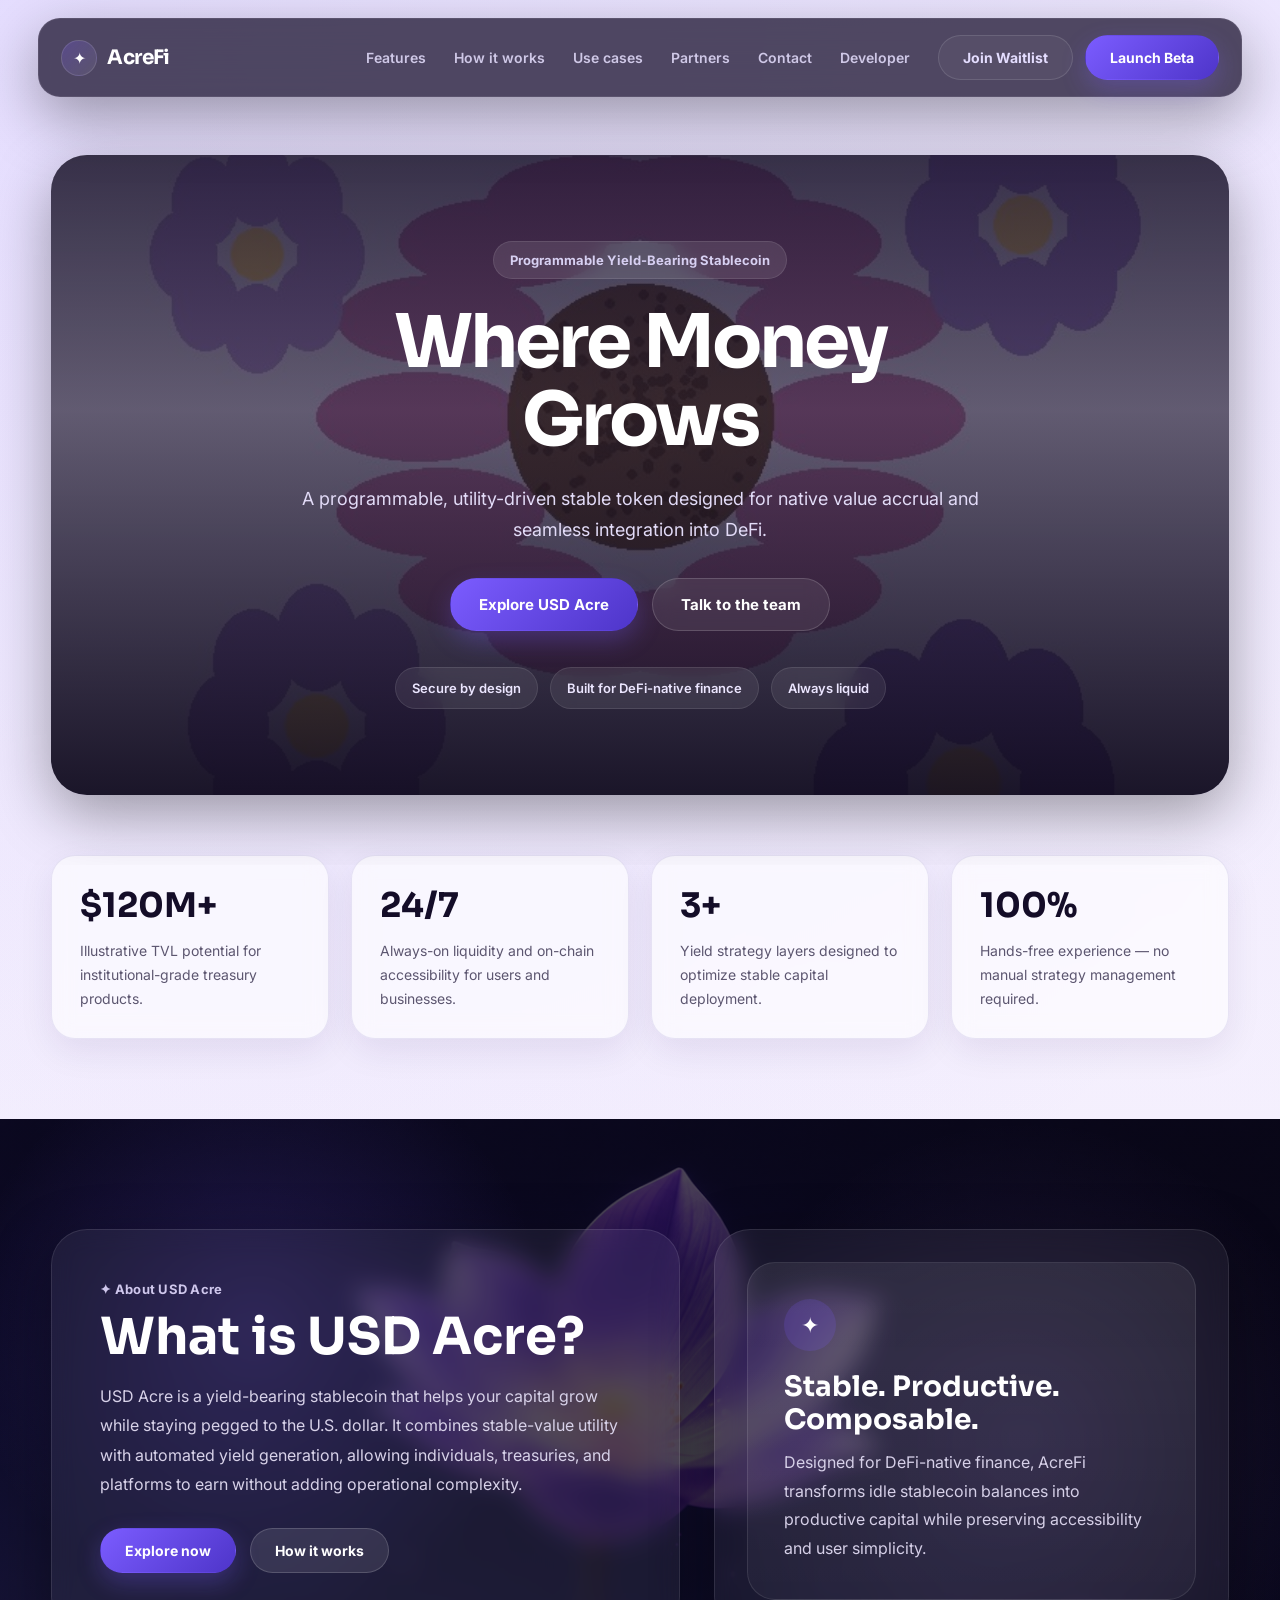
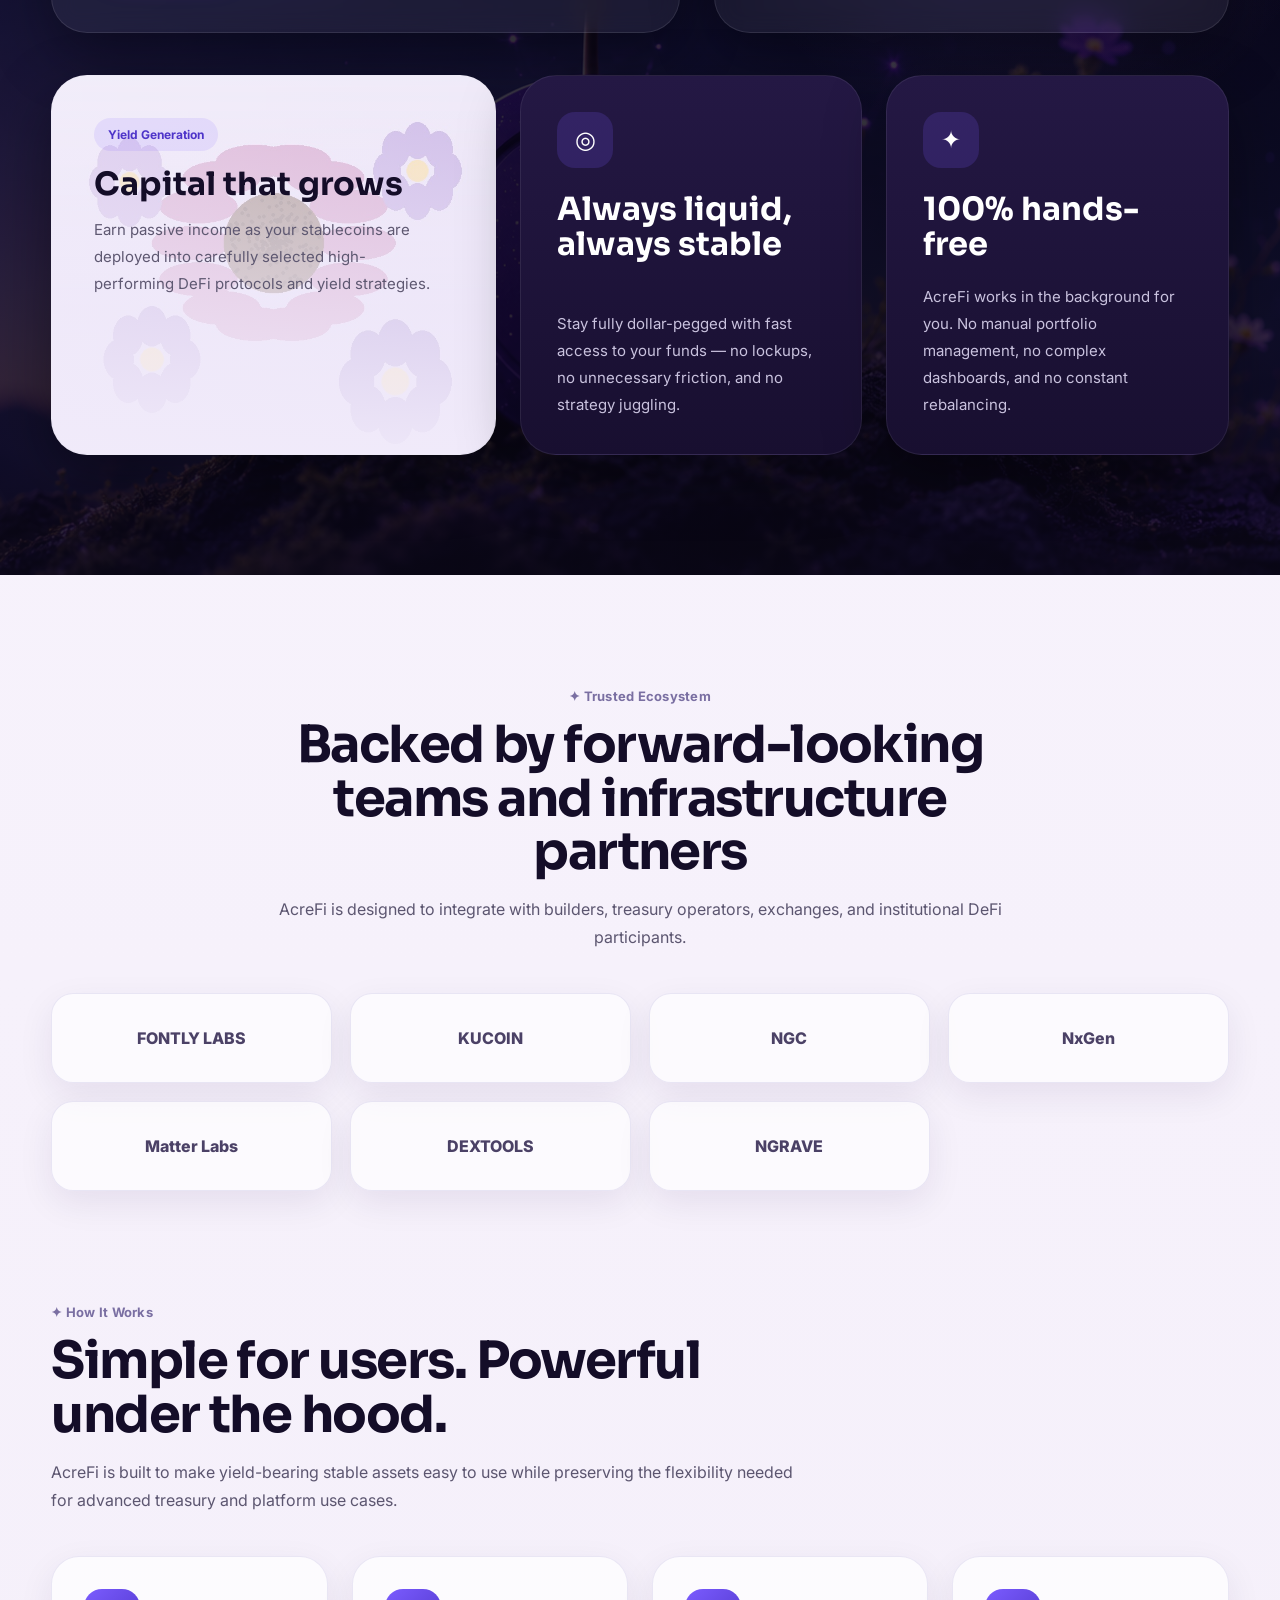
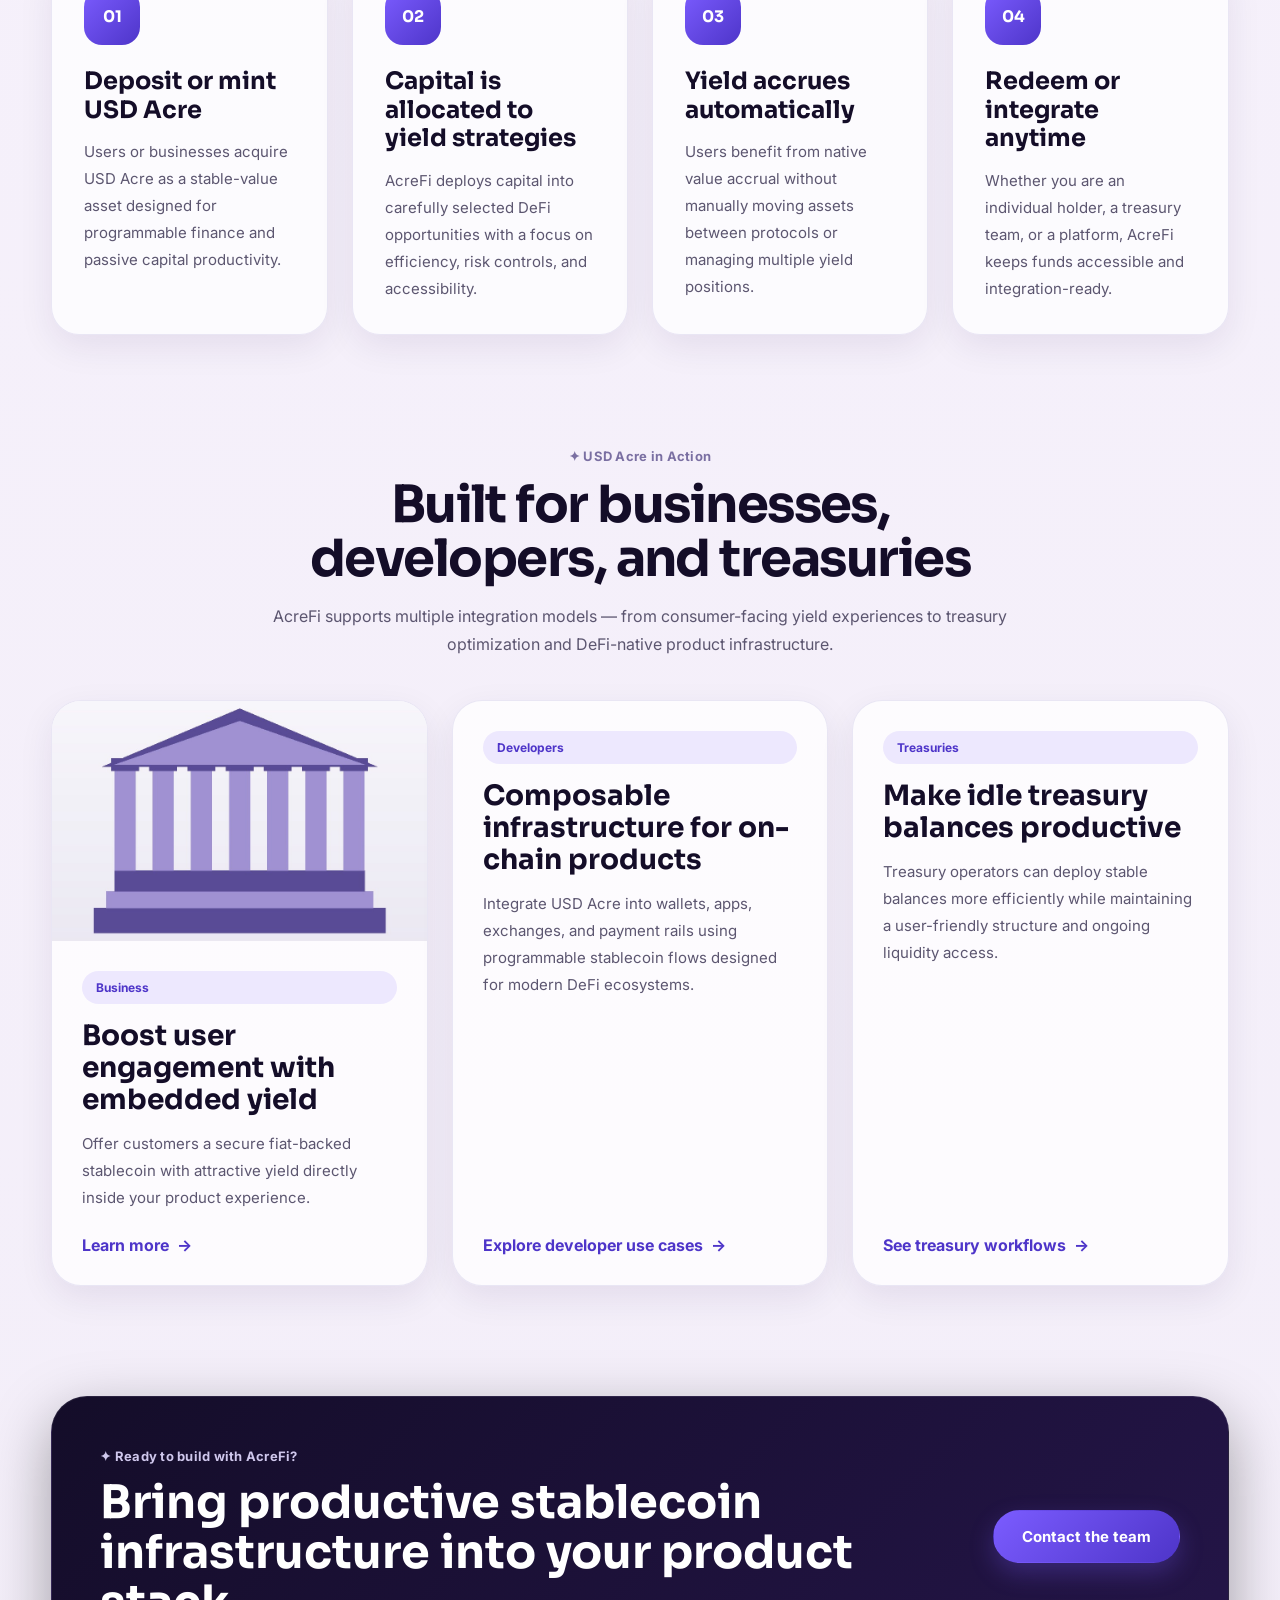
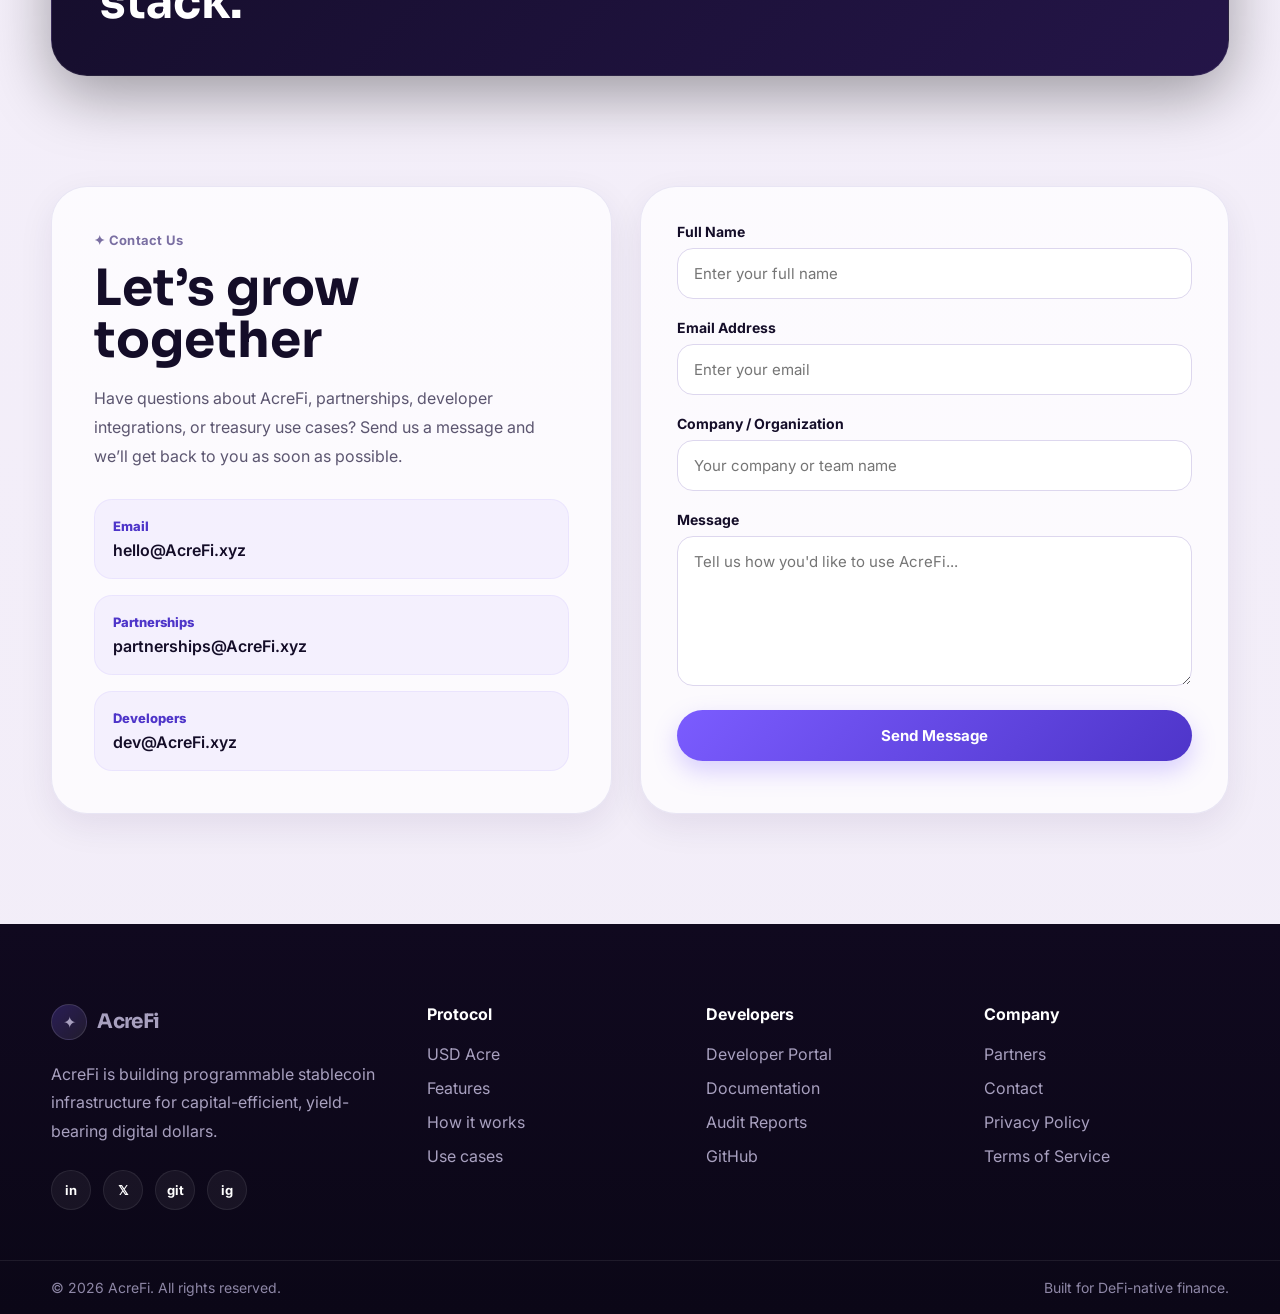
==== commit fa202885: "Update index.html" ====
--- a/index.html
+++ b/index.html
@@ -10,8 +10,7 @@
   <link href="https://fonts.googleapis.com/css2?family=Inter:wght@400;500;600;700;800&family=Sora:wght@600;700;800&display=swap" rel="stylesheet" />
 
   <link rel="stylesheet" href="LP.css" />
-<link rel="icon" type="image/png" href="[data-uri]">
-  
+  <link rel="icon" type="image/png" href="[data-uri]">
 </head>
 <body>
 
@@ -22,10 +21,15 @@
         <span class="brand-text">AcreFi</span>
       </a>
 
-      
+      <!-- Mobile menu button -->
+      <button class="menu-toggle" id="menuToggle" aria-label="Open menu" aria-expanded="false" aria-controls="navMenu">
+        <span></span>
+        <span></span>
+        <span></span>
+      </button>
+
       <div class="nav-menu" id="navMenu">
         <div class="nav-links">
-         
           <a href="#features">Features</a>
           <a href="#how-it-works">How it works</a>
           <a href="#use-cases">Use cases</a>
@@ -48,7 +52,7 @@
 
     <div class="container hero-overlay-container">
       <div class="hero-bg-image-wrap">
-        <img src="purple.png (1).jpg" alt="BloomFi Background" class="hero-bg-visual" />
+        <img src="purple.png (1).jpg" alt="AcreFi Background" class="hero-bg-visual" />
         <div class="hero-bg-overlay-shade"></div>
       </div>
 
@@ -72,6 +76,7 @@
       </div>
     </div>
   </section>
+
   <section class="stats-section">
     <div class="container stats-grid">
       <div class="stat-card">
@@ -118,7 +123,7 @@
             <div class="highlight-icon">✦</div>
             <h3>Stable. Productive. Composable.</h3>
             <p>
-              Designed for DeFi-native finance, BloomFi transforms idle stablecoin
+              Designed for DeFi-native finance, AcreFi transforms idle stablecoin
               balances into productive capital while preserving accessibility and
               user simplicity.
             </p>
@@ -155,7 +160,7 @@
           <div class="feature-icon">✦</div>
           <h3>100% hands-free</h3>
           <p>
-            BloomFi works in the background for you. No manual portfolio management,
+            AcreFi works in the background for you. No manual portfolio management,
             no complex dashboards, and no constant rebalancing.
           </p>
         </article>
@@ -211,7 +216,7 @@
           <div class="step-number">02</div>
           <h3>Capital is allocated to yield strategies</h3>
           <p>
-            BloomFi deploys capital into carefully selected DeFi opportunities with
+            AcreFi deploys capital into carefully selected DeFi opportunities with
             a focus on efficiency, risk controls, and accessibility.
           </p>
         </article>
@@ -256,7 +261,7 @@
             <h3>Boost user engagement with embedded yield</h3>
             <p>
               Offer customers a secure fiat-backed stablecoin with attractive yield
-Directly inside your product experience.
+              directly inside your product experience.
             </p>
             <a href="#" class="text-link">Learn more <span>→</span></a>
           </div>
@@ -307,7 +312,7 @@
         <span class="section-tag">✦ Contact Us</span>
         <h2>Let’s grow together</h2>
         <p>
-          Have questions about BloomFi, partnerships, developer integrations, or treasury use cases?
+          Have questions about AcreFi, partnerships, developer integrations, or treasury use cases?
           Send us a message and we’ll get back to you as soon as possible.
         </p>
 
@@ -343,7 +348,7 @@
           </div>
           <div class="input-group">
             <label for="message">Message</label>
-            <textarea id="message" placeholder="Tell us how you'd like to use BloomFi..."></textarea>
+            <textarea id="message" placeholder="Tell us how you'd like to use AcreFi..."></textarea>
           </div>
           <button type="submit" class="btn btn-primary contact-btn">Send Message</button>
         </form>
@@ -356,7 +361,7 @@
       <div class="footer-col brand-col">
         <a href="#" class="footer-brand">
           <span class="brand-mark">✦</span>
-          <span class="brand-text">BloomFi</span>
+          <span class="brand-text">AcreFi</span>
         </a>
         <p class="footer-brand-text">
           AcreFi is building programmable stablecoin infrastructure for capital-efficient,
@@ -409,6 +414,24 @@
     </div>
   </footer>
 
-  <script src="script.js"></script>
+  <script>
+    const menuToggle = document.getElementById("menuToggle");
+    const navMenu = document.getElementById("navMenu");
+
+    if (menuToggle && navMenu) {
+      menuToggle.addEventListener("click", () => {
+        navMenu.classList.toggle("active");
+        const expanded = menuToggle.getAttribute("aria-expanded") === "true";
+        menuToggle.setAttribute("aria-expanded", !expanded);
+      });
+
+      document.querySelectorAll(".nav-links a, .nav-actions a").forEach(link => {
+        link.addEventListener("click", () => {
+          navMenu.classList.remove("active");
+          menuToggle.setAttribute("aria-expanded", "false");
+        });
+      });
+    }
+  </script>
 </body>
 </html>
--- a/LP.css
+++ b/LP.css
@@ -1,7 +1,3 @@
-
-
-
-
 /* =========================
    RESET
 ========================= */
@@ -50,10 +46,15 @@
   scroll-padding-top: 100px;
 }
 
+html,
+body {
+  width: 100%;
+  overflow-x: hidden;
+}
+
 body {
   font-family: var(--font-body);
   color: var(--text-dark);
-  overflow-x: hidden;
   background:
     radial-gradient(circle at top left, rgba(123, 92, 255, 0.14), transparent 25%),
     radial-gradient(circle at top right, rgba(151, 123, 255, 0.10), transparent 30%),
@@ -63,10 +64,17 @@
 img {
   max-width: 100%;
   display: block;
+  height: auto;
 }
 
 a {
   text-decoration: none;
+}
+
+button,
+input,
+textarea {
+  font: inherit;
 }
 
 .container {
@@ -141,6 +149,7 @@
   transition: all 0.25s ease;
   border: 1px solid transparent;
   cursor: pointer;
+  text-align: center;
 }
 
 .btn:hover {
@@ -217,6 +226,7 @@
   align-items: center;
   justify-content: space-between;
   gap: 20px;
+  position: relative;
 }
 
 .brand,
@@ -225,6 +235,7 @@
   align-items: center;
   gap: 10px;
   color: #fff;
+  flex-shrink: 0;
 }
 
 .brand-mark {
@@ -251,6 +262,7 @@
   gap: 28px;
   flex: 1;
   justify-content: space-between;
+  min-width: 0;
 }
 
 .nav-links {
@@ -258,6 +270,7 @@
   align-items: center;
   gap: 28px;
   margin-left: auto;
+  flex-wrap: wrap;
 }
 
 .nav-links a {
@@ -291,32 +304,38 @@
   display: flex;
   align-items: center;
   gap: 12px;
+  flex-shrink: 0;
 }
 
 .menu-toggle {
   display: none;
-  background: transparent;
-  border: none;
+  width: 46px;
+  height: 46px;
+  border-radius: 14px;
+  border: 1px solid rgba(255,255,255,0.12);
+  background: rgba(255,255,255,0.05);
+  align-items: center;
+  justify-content: center;
+  flex-direction: column;
+  gap: 5px;
   cursor: pointer;
+  transition: 0.25s ease;
+}
+
+.menu-toggle:hover {
+  background: rgba(255,255,255,0.09);
 }
 
 .menu-toggle span {
   display: block;
-  width: 24px;
+  width: 20px;
   height: 2px;
   background: #fff;
-  margin: 5px 0;
   border-radius: 20px;
 }
 
 /* =========================
    HERO
-========================= */
-/* =========================
-   HERO (SINGLE CENTERED BANNER)
-========================= */
-/* =========================
-   HERO (TEXT OVER IMAGE OVERLAY)
 ========================= */
 .hero-section {
   position: relative;
@@ -336,7 +355,6 @@
   box-shadow: var(--shadow-dark);
 }
 
-/* Background Visual Container Layered Behind Text */
 .hero-bg-image-wrap {
   position: absolute;
   inset: 0;
@@ -349,7 +367,6 @@
   object-fit: cover;
 }
 
-/* Linear shades ensures text remains perfectly crisp and readable */
 .hero-bg-overlay-shade {
   position: absolute;
   inset: 0;
@@ -358,7 +375,6 @@
     linear-gradient(to right, rgba(12, 7, 26, 0.3) 0%, rgba(12, 7, 26, 0.3) 100%);
 }
 
-/* Content layer on top */
 .hero-overlay-content {
   position: relative;
   z-index: 2;
@@ -404,14 +420,15 @@
   gap: 12px;
 }
 
-/* Responsive Handling */
-@media (max-width: 768px) {
-  .hero-overlay-container {
-    min-height: auto;
-  }
-  .hero-overlay-content {
-    padding: 45px 20px;
-  }
+.trust-chip {
+  padding: 12px 16px;
+  border-radius: 999px;
+  background: rgba(255,255,255,0.08);
+  border: 1px solid rgba(255,255,255,0.10);
+  color: #ece6ff;
+  font-size: 13px;
+  font-weight: 600;
+  backdrop-filter: blur(10px);
 }
 
 /* =========================
@@ -1011,6 +1028,7 @@
 .social-links {
   display: flex;
   gap: 12px;
+  flex-wrap: wrap;
 }
 
 .social-links a {
@@ -1049,135 +1067,503 @@
   font-size: 14px;
 }
 
-/* ==========================================================================
-   ADDITIONAL MOBILE RESPONSIVENESS (DO NOT ALTER UPPER CODE)
-   ========================================================================== */
-@media (max-width: 1024px) {
+/* =========================
+   RESPONSIVE
+========================= */
+
+/* Large tablets / small laptops */
+@media (max-width: 1200px) {
+  .nav-links {
+    gap: 18px;
+  }
+
+  .nav-actions {
+    gap: 10px;
+  }
+
+  .stats-grid {
+    grid-template-columns: repeat(2, 1fr);
+  }
+
   .features-grid {
-    grid-template-columns: 1fr 1fr;
-  }
-  .feature-card-large {
-    grid-column: span 2;
-  }
+    grid-template-columns: 1fr;
+  }
+
+  .feature-card,
+  .dark-card {
+    min-height: 320px;
+  }
+
+  .steps-grid {
+    grid-template-columns: repeat(2, 1fr);
+  }
+
+  .usecases-grid {
+    grid-template-columns: repeat(2, 1fr);
+  }
+
+  .footer-grid {
+    grid-template-columns: repeat(2, 1fr);
+  }
+}
+
+/* Tablets */
+@media (max-width: 992px) {
+  .site-header {
+    padding: 14px 0;
+  }
+
+  .navbar {
+    padding: 14px 18px;
+  }
+
+  .nav-links {
+    gap: 16px;
+  }
+
+  .nav-links a {
+    font-size: 13px;
+  }
+
+  .nav-actions .btn {
+    padding: 12px 18px;
+    font-size: 13px;
+  }
+
+  .hero-section {
+    padding: 26px 0 60px;
+  }
+
+  .hero-overlay-container {
+    min-height: 560px;
+  }
+
+  .hero-overlay-content {
+    padding: 50px 28px;
+  }
+
+  .hero-overlay-content h1 {
+    font-size: clamp(38px, 7vw, 60px);
+  }
+
+  .hero-overlay-content .hero-text {
+    font-size: 16px;
+  }
+
+  .about-section {
+    grid-template-columns: 1fr;
+  }
+
   .partners-grid {
     grid-template-columns: repeat(3, 1fr);
   }
-}
-
+
+  .cta-band-inner {
+    flex-direction: column;
+    align-items: flex-start;
+  }
+
+  .contact-grid {
+    grid-template-columns: 1fr;
+  }
+}
+
+/* Mobile */
 @media (max-width: 768px) {
-  /* Global Headings adjustments for small screens */
+  html {
+    scroll-padding-top: 90px;
+  }
+
+  .container {
+    width: min(92%, 100%);
+  }
+
+  .section-head {
+    margin-bottom: 30px;
+  }
+
   .section-head h2 {
-    font-size: 28px;
-  }
-  
-  /* Hero Text Adjustments */
+    font-size: clamp(28px, 8vw, 40px);
+    line-height: 1.08;
+  }
+
+  .section-head p {
+    font-size: 15px;
+    line-height: 1.7;
+  }
+
+  .btn,
+  .btn-lg {
+    width: 100%;
+    padding: 14px 18px;
+  }
+
+  .site-header {
+    padding: 12px 0;
+  }
+
+  .navbar {
+    width: min(94%, 100%);
+    padding: 12px 14px;
+    border-radius: 18px;
+    gap: 12px;
+  }
+
+  .brand-text {
+    font-size: 18px;
+  }
+
+  .brand-mark {
+    width: 34px;
+    height: 34px;
+  }
+
+  .menu-toggle {
+    display: inline-flex;
+    margin-left: auto;
+    z-index: 1001;
+  }
+
+  .nav-menu {
+    position: fixed;
+    top: 84px;
+    right: 3%;
+    width: min(92vw, 320px);
+    background: rgba(18, 11, 38, 0.97);
+    border: 1px solid rgba(255,255,255,0.08);
+    border-radius: 24px;
+    box-shadow: var(--shadow-dark);
+    backdrop-filter: blur(18px);
+    -webkit-backdrop-filter: blur(18px);
+    padding: 22px;
+    flex-direction: column;
+    align-items: stretch;
+    gap: 22px;
+    transform: translateY(-14px);
+    opacity: 0;
+    pointer-events: none;
+    transition: 0.28s ease;
+    z-index: 1000;
+  }
+
+  .nav-menu.active {
+    transform: translateY(0);
+    opacity: 1;
+    pointer-events: auto;
+  }
+
+  .nav-links {
+    flex-direction: column;
+    align-items: flex-start;
+    gap: 18px;
+    margin-left: 0;
+    width: 100%;
+  }
+
+  .nav-links a {
+    color: #f2ecff;
+    font-size: 15px;
+  }
+
+  .nav-links a::after {
+    display: none;
+  }
+
+  .nav-actions {
+    flex-direction: column;
+    width: 100%;
+    gap: 12px;
+  }
+
+  .hero-section {
+    padding: 20px 0 50px;
+  }
+
+  .hero-overlay-container {
+    min-height: auto;
+    border-radius: 26px;
+  }
+
+  .hero-overlay-content {
+    padding: 48px 18px 40px;
+  }
+
   .hero-overlay-content h1 {
-    font-size: 38px;
-  }
+    font-size: clamp(34px, 10vw, 48px);
+    margin-bottom: 16px;
+  }
+
   .hero-overlay-content .hero-text {
     font-size: 15px;
-  }
-
-  /* Stats Section Stacked */
+    line-height: 1.7;
+    margin-bottom: 24px;
+  }
+
+  .hero-overlay-content .hero-actions {
+    width: 100%;
+    flex-direction: column;
+    gap: 12px;
+    margin-bottom: 24px;
+  }
+
+  .hero-overlay-content .hero-trust {
+    gap: 10px;
+  }
+
+  .trust-chip {
+    width: 100%;
+    text-align: center;
+    font-size: 12px;
+    padding: 11px 14px;
+  }
+
+  .stats-section {
+    padding-bottom: 60px;
+  }
+
   .stats-grid {
-    grid-template-columns: repeat(2, 1fr);
+    grid-template-columns: 1fr;
     gap: 16px;
   }
 
-  /* About Section Stacked Layout */
+  .stat-card {
+    padding: 22px;
+    border-radius: 20px;
+  }
+
+  .stat-card h3 {
+    font-size: 30px;
+  }
+
+  .feature-background-wrap {
+    padding: 70px 0 80px;
+  }
+
   .about-section {
-    grid-template-columns: 1fr;
     gap: 20px;
-  }
+    margin-bottom: 24px;
+  }
+
+  .about-left,
+  .about-right {
+    border-radius: 26px;
+  }
+
   .about-left {
-    padding: 30px 20px;
-  }
-
-  /* Features Grid Stacked */
+    padding: 28px 20px;
+  }
+
+  .about-left p {
+    font-size: 15px;
+    line-height: 1.75;
+  }
+
+  .about-right {
+    padding: 20px;
+  }
+
+  .about-highlight-card {
+    padding: 24px 20px;
+    border-radius: 22px;
+  }
+
+  .about-highlight-card h3 {
+    font-size: 24px;
+  }
+
+  .about-actions {
+    flex-direction: column;
+    gap: 12px;
+  }
+
   .features-grid {
     grid-template-columns: 1fr;
-  }
+    gap: 18px;
+  }
+
+  .feature-card {
+    min-height: auto;
+    border-radius: 26px;
+  }
+
   .feature-card-large {
-    grid-column: span 1;
-  }
-  .feature-card {
-    min-height: 320px;
-  }
-
-  /* Partners Grid Grid Adjustment */
+    min-height: 360px;
+  }
+
+  .feature-card-content {
+    padding: 26px 20px;
+    max-width: 100%;
+  }
+
+  .feature-card-content h3,
+  .dark-card h3 {
+    font-size: 26px;
+  }
+
+  .dark-card {
+    padding: 28px 22px;
+    min-height: auto;
+  }
+
+  .partners-section {
+    padding: 80px 0;
+  }
+
   .partners-grid {
     grid-template-columns: repeat(2, 1fr);
-    gap: 12px;
-  }
-
-  /* How it Works / Steps Grid Stacked */
+    gap: 14px;
+  }
+
+  .partner-item {
+    min-height: 76px;
+    padding: 20px 14px;
+    font-size: 13px;
+    border-radius: 18px;
+  }
+
+  .how-section {
+    padding-bottom: 80px;
+  }
+
   .steps-grid {
     grid-template-columns: 1fr;
     gap: 16px;
   }
+
   .step-card {
     min-height: auto;
-  }
-
-  /* Use Cases Grid Stacked */
+    padding: 24px 20px;
+    border-radius: 24px;
+  }
+
+  .step-card h3 {
+    font-size: 22px;
+  }
+
+  .usecases-section {
+    padding-bottom: 80px;
+  }
+
   .usecases-grid {
     grid-template-columns: 1fr;
-    gap: 24px;
-  }
-
-  /* CTA Band Adjustments */
+    gap: 18px;
+  }
+
+  .usecase-card {
+    border-radius: 24px;
+  }
+
+  .usecase-img {
+    height: 220px;
+  }
+
+  .usecase-content {
+    padding: 24px 20px;
+  }
+
+  .usecase-content h3 {
+    font-size: 24px;
+  }
+
+  .cta-band {
+    padding-bottom: 80px;
+  }
+
   .cta-band-inner {
+    padding: 28px 20px;
+    border-radius: 26px;
     flex-direction: column;
-    text-align: center;
-    padding: 32px 20px;
-  }
+    align-items: flex-start;
+    gap: 18px;
+  }
+
+  .cta-band-left h2 {
+    font-size: clamp(28px, 8vw, 36px);
+  }
+
   .cta-band-right {
     width: 100%;
   }
-  .cta-band-right .btn {
-    width: 100%;
-  }
-
-  /* Contact Section Stacked Layout */
+
+  .contact-section {
+    padding-bottom: 80px;
+  }
+
   .contact-grid {
     grid-template-columns: 1fr;
-    gap: 24px;
-  }
+    gap: 18px;
+  }
+
+  .contact-left,
+  .contact-form-box {
+    border-radius: 26px;
+  }
+
   .contact-left {
-    padding: 30px 20px;
-  }
+    padding: 28px 20px;
+  }
+
+  .contact-left p {
+    font-size: 15px;
+  }
+
   .contact-form-box {
-    padding: 30px 20px;
-  }
-
-  /* Footer Layout Grid Adjustments */
+    padding: 24px 20px;
+  }
+
+  .main-footer {
+    padding-top: 60px;
+  }
+
   .footer-grid {
     grid-template-columns: 1fr;
-    gap: 40px;
-    text-align: center;
-  }
+    gap: 28px;
+    padding-bottom: 36px;
+  }
+
   .footer-brand-text {
-    margin: 20px auto 24px;
-  }
-  .social-links {
-    justify-content: center;
-  }
+    max-width: 100%;
+  }
+
   .footer-bottom-inner {
     flex-direction: column;
-    text-align: center;
-    gap: 10px;
-  }
-}
-
+    align-items: flex-start;
+    gap: 8px;
+  }
+}
+
+/* Small phones */
 @media (max-width: 480px) {
-  /* Extra safety for very narrow screens */
-  .stats-grid {
-    grid-template-columns: 1fr;
-  }
-  .partners-grid {
-    grid-template-columns: 1fr;
-  }
-  .hero-overlay-content .hero-actions .btn {
-    width: 100%;
-  }
-}
+  .hero-overlay-content {
+    padding: 42px 16px 34px;
+  }
+
+  .hero-overlay-content h1 {
+    font-size: 32px;
+  }
+
+  .hero-overlay-content .hero-text {
+    font-size: 14px;
+  }
+
+  .eyebrow {
+    font-size: 12px;
+    padding: 9px 13px;
+  }
+
+  .about-left h2,
+  .contact-left h2 {
+    line-height: 1.08;
+  }
+
+  .feature-card-content h3,
+  .dark-card h3,
+  .usecase-content h3 {
+    font-size: 22px;
+  }
+
+  .partner-item {
+    font-size: 12px;
+    padding: 16px 10px;
+  }
+}
